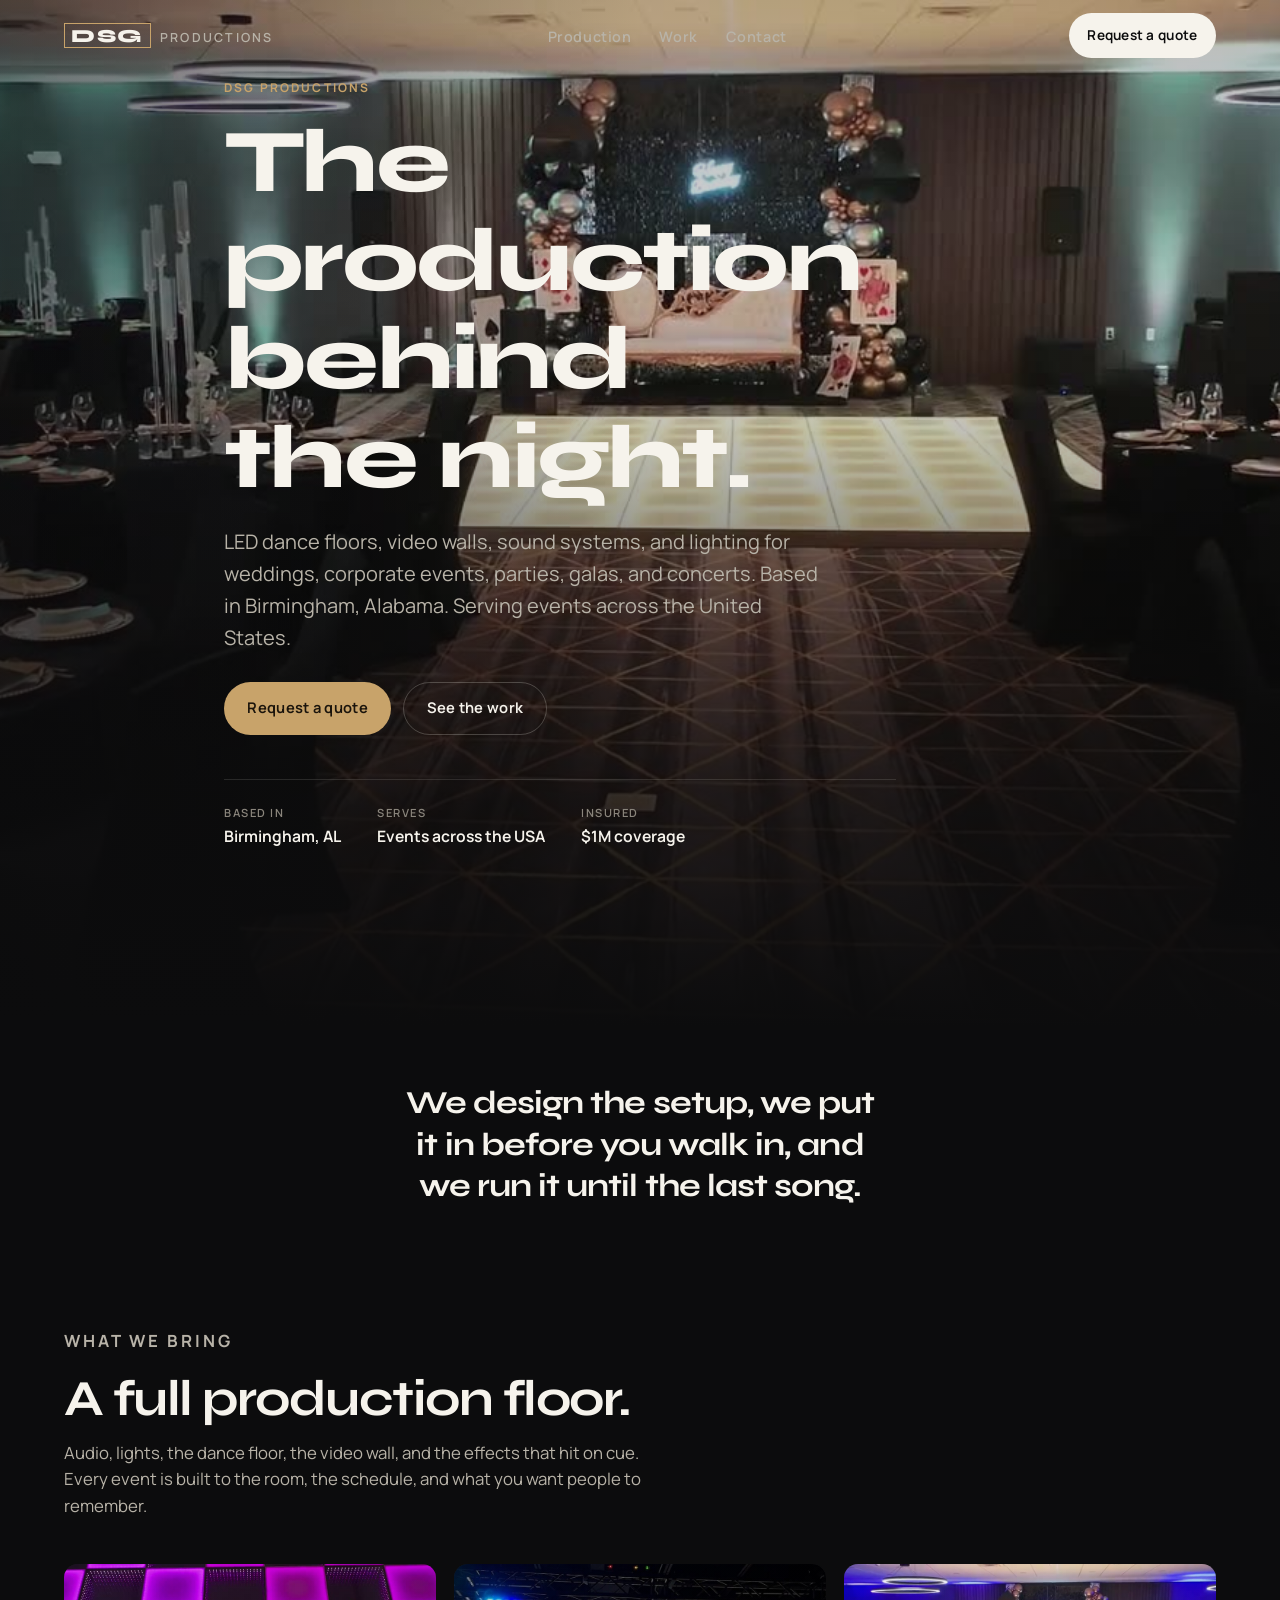
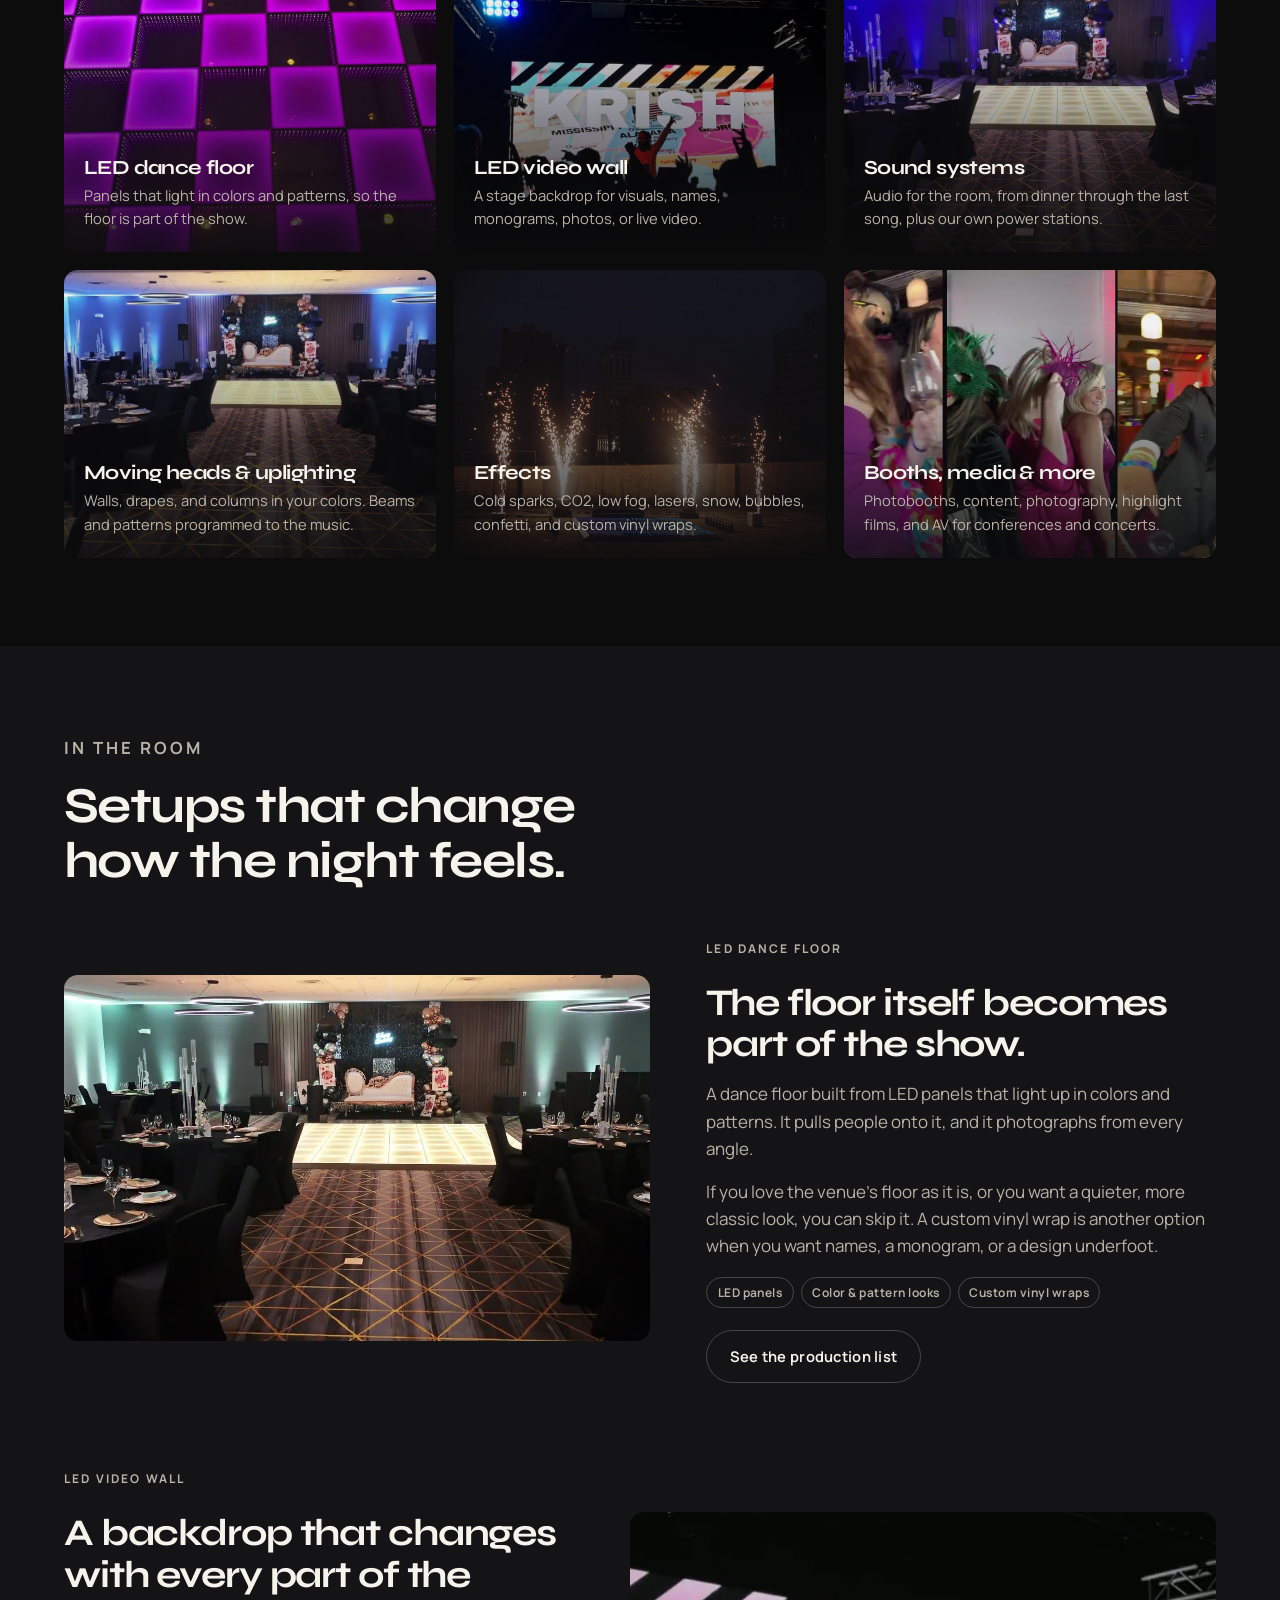
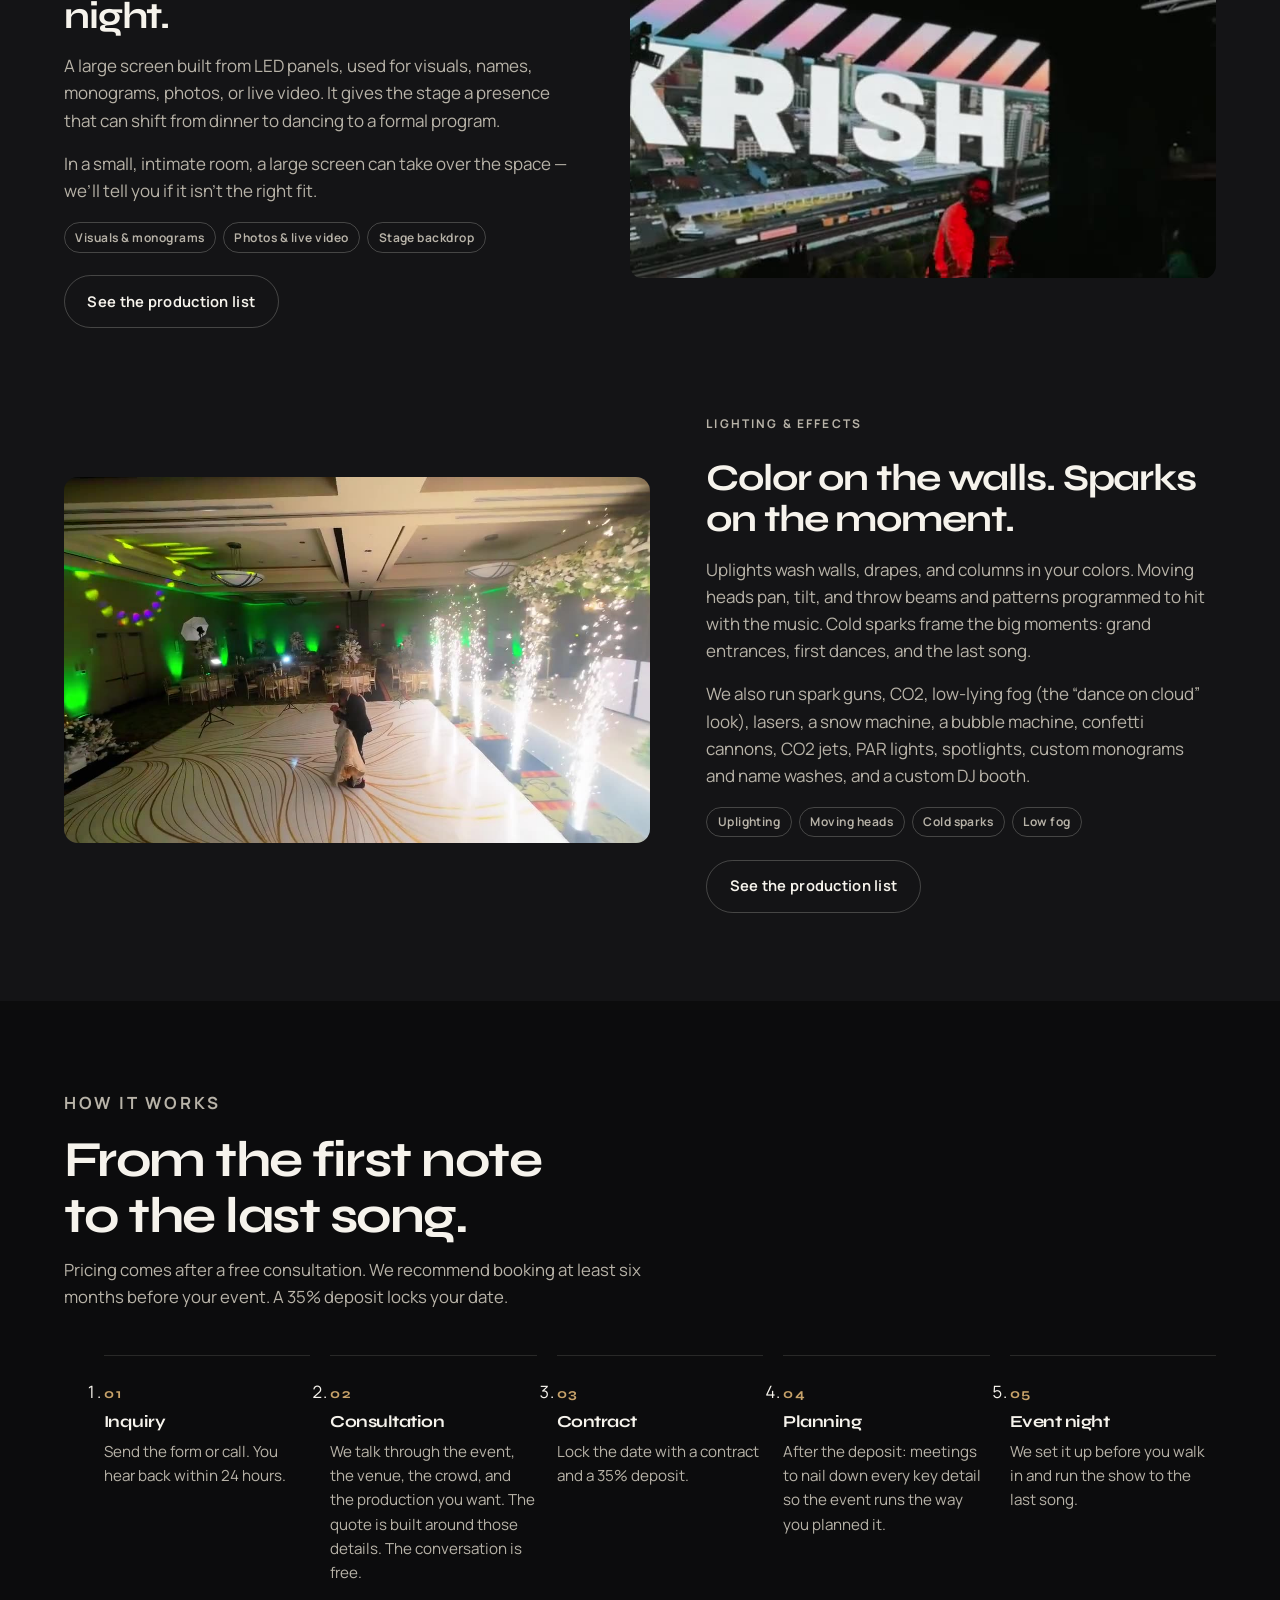
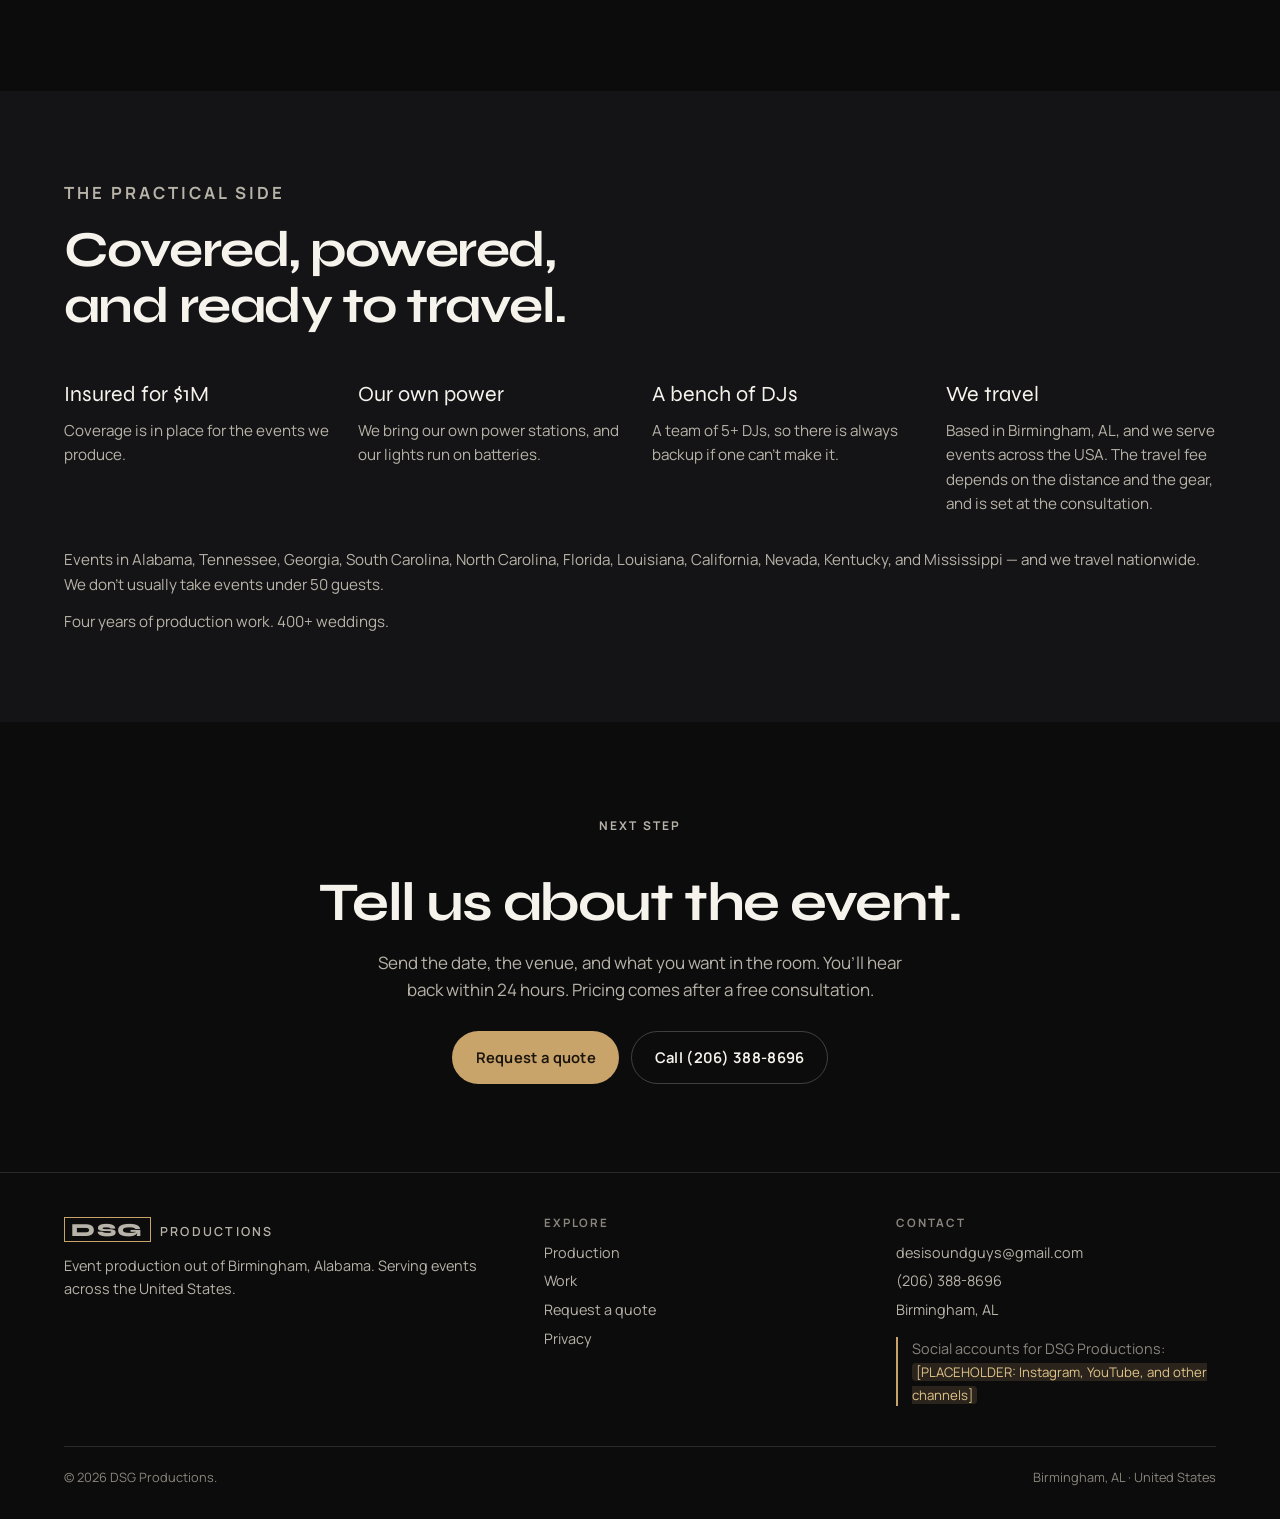
==== index.html @ ab6479da "Initial mockup of the DSG Productions static site. Local preview only. Do not create a GitHub repo o" ====
<!DOCTYPE html>
<html lang="en">
<head>
  <meta charset="utf-8">
  <meta name="viewport" content="width=device-width, initial-scale=1">
  <title>DSG Productions | Event Production · Birmingham, AL</title>
  <meta name="description" content="DSG Productions: LED dance floors, video walls, sound systems, moving-head lights, uplighting, and effects for weddings, corporate events, parties, galas, and concerts. Based in Birmingham, AL, serving events across the United States.">
  <link rel="canonical" href="https://dsgproductions.com/">
  <meta property="og:type" content="website">
  <meta property="og:title" content="DSG Productions | Event Production · Birmingham, AL">
  <meta property="og:description" content="DSG Productions: LED dance floors, video walls, sound systems, moving-head lights, uplighting, and effects for weddings, corporate events, parties, galas, and concerts. Based in Birmingham, AL, serving events across the United States.">
  <meta property="og:url" content="https://dsgproductions.com/">
  <meta property="og:image" content="https://dsgproductions.com/media/og.jpg">
  <meta property="og:locale" content="en_US">
  <meta name="twitter:card" content="summary_large_image">
  <meta name="twitter:title" content="DSG Productions | Event Production · Birmingham, AL">
  <meta name="twitter:description" content="DSG Productions: LED dance floors, video walls, sound systems, moving-head lights, uplighting, and effects for weddings, corporate events, parties, galas, and concerts. Based in Birmingham, AL, serving events across the United States.">
  <meta name="twitter:image" content="https://dsgproductions.com/media/og.jpg">
  <link rel="icon" href="favicon.svg" type="image/svg+xml">
  <link rel="apple-touch-icon" href="apple-touch-icon.png">
  <link rel="preconnect" href="https://fonts.googleapis.com">
  <link rel="preconnect" href="https://fonts.gstatic.com" crossorigin>
  <link href="https://fonts.googleapis.com/css2?family=Manrope:wght@400;500;600;700;800&family=Syne:wght@600;700;800&display=swap" rel="stylesheet">
  <link rel="stylesheet" href="css/style.css">
    <script type="application/ld+json">
  {
    "@context": "https://schema.org",
    "@type": "ProfessionalService",
    "name": "DSG Productions",
    "description": "Event production for weddings, corporate events, parties, galas, and concerts: LED dance floors, LED video walls, sound systems, moving-head lights, uplighting, and effects. Based in Birmingham, AL, serving events across the United States.",
    "url": "https://dsgproductions.com/",
    "email": "desisoundguys@gmail.com",
    "telephone": "+1-206-388-8696",
    "image": "https://dsgproductions.com/media/og.jpg",
    "address": {
      "@type": "PostalAddress",
      "addressLocality": "Birmingham",
      "addressRegion": "AL",
      "addressCountry": "US"
    },
    "areaServed": "US",
    "priceRange": "Contact for a quote"
  }
  </script>

</head>
<body>
  <a class="skip" href="#main">Skip to content</a>
  <header class="site-header">
    <div class="wrap">
      <a class="logo" href="index.html" aria-label="DSG Productions, home">
        <span class="logo-mark">DSG</span>
        <span class="logo-name">Productions</span>
      </a>
      <button class="nav-toggle" type="button" aria-expanded="false" aria-controls="site-nav" aria-label="Open menu"><span></span></button>
      <nav id="site-nav" aria-label="Primary">
        <ul>
          <li><a href="production.html">Production</a></li>
          <li><a href="gallery.html">Work</a></li>
          <li><a href="contact.html">Contact</a></li>
        </ul>
      </nav>
      <a class="btn btn-primary btn-header header-cta" href="contact.html">Request a quote</a>
    </div>
  </header>

  <main id="main">
    <section class="hero">
      <div class="hero-media">
        <video data-auto muted loop playsinline preload="metadata" poster="media/ballroom-poster.jpg" aria-hidden="true">
          <source src="media/led-dance-floor-ballroom.mp4" type="video/mp4">
        </video>
      </div>
      <div class="wrap hero-copy reveal">
        <p class="kicker">DSG Productions</p>
        <h1>The production behind the night.</h1>
        <p class="lede">LED dance floors, video walls, sound systems, and lighting for weddings, corporate events, parties, galas, and concerts. Based in Birmingham, Alabama. Serving events across the United States.</p>
        <div class="hero-actions">
          <a class="btn btn-gold" href="contact.html">Request a quote</a>
          <a class="btn btn-outline" href="gallery.html">See the work</a>
        </div>
        <dl class="hero-meta">
          <div>
            <dt>Based in</dt>
            <dd>Birmingham, AL</dd>
          </div>
          <div>
            <dt>Serves</dt>
            <dd>Events across the USA</dd>
          </div>
          <div>
            <dt>Insured</dt>
            <dd>$1M coverage</dd>
          </div>
        </dl>
      </div>
    </section>

    <section class="intro wrap reveal">
      <p>We design the setup, we put it in before you walk in, and we run it until the last song.</p>
    </section>

    <section class="wrap">
      <div class="section-head reveal">
        <p class="kicker">What we bring</p>
        <h2>A full production floor.</h2>
        <p>Audio, lights, the dance floor, the video wall, and the effects that hit on cue. Every event is built to the room, the schedule, and what you want people to remember.</p>
      </div>
      <div class="cap-grid">
        <a class="cap reveal" href="production.html#led-dance-floor">
          <video data-auto muted loop playsinline preload="metadata" poster="media/led-floor-poster.jpg" aria-hidden="true">
            <source src="media/led-dance-floor-mirror.mp4" type="video/mp4">
          </video>
          <div class="cap-body">
            <h3>LED dance floor</h3>
            <p>Panels that light in colors and patterns, so the floor is part of the show.</p>
          </div>
        </a>
        <a class="cap reveal" href="production.html#led-video-wall">
          <img src="media/led-wall-concert.jpg" alt="LED video wall behind a DJ on a concert stage, with the name Krish on screen and a crowd in silhouette" width="768" height="960" loading="lazy">
          <div class="cap-body">
            <h3>LED video wall</h3>
            <p>A stage backdrop for visuals, names, monograms, photos, or live video.</p>
          </div>
        </a>
        <a class="cap reveal" href="production.html#sound">
          <img src="media/ballroom-purple.jpg" alt="Ballroom production setup with wall speakers, an LED dance floor, and purple uplighting" width="1600" height="704" loading="lazy">
          <div class="cap-body">
            <h3>Sound systems</h3>
            <p>Audio for the room, from dinner through the last song, plus our own power stations.</p>
          </div>
        </a>
        <a class="cap reveal" href="production.html#lighting">
          <img src="media/ballroom-teal.jpg" alt="Event ballroom washed in teal uplighting with a white LED dance floor and ring ceiling fixtures" width="1600" height="704" loading="lazy">
          <div class="cap-body">
            <h3>Moving heads &amp; uplighting</h3>
            <p>Walls, drapes, and columns in your colors. Beams and patterns programmed to the music.</p>
          </div>
        </a>
        <a class="cap reveal" href="production.html#effects">
          <img src="media/cold-sparks-rooftop-1.jpg" alt="Four cold-spark fountains and a blue LED dance floor set on a rooftop at night, city skyline behind them" width="1600" height="1067" loading="lazy">
          <div class="cap-body">
            <h3>Effects</h3>
            <p>Cold sparks, CO2, low fog, lasers, snow, bubbles, confetti, and custom vinyl wraps.</p>
          </div>
        </a>
        <a class="cap reveal" href="production.html#more">
          <img src="media/photobooth-poster.jpg" alt="Guests in formal evening wear posing at a party photobooth, including a 360 booth" width="1280" height="720" loading="lazy">
          <div class="cap-body">
            <h3>Booths, media &amp; more</h3>
            <p>Photobooths, content, photography, highlight films, and AV for conferences and concerts.</p>
          </div>
        </a>
      </div>
    </section>

    <section class="band">
      <div class="wrap">
        <div class="section-head reveal">
          <p class="kicker">In the room</p>
          <h2>Setups that change how the night feels.</h2>
        </div>

        <article class="feature reveal" id="floor-feature">
          <div class="feature-media">
            <video data-auto muted loop playsinline preload="metadata" poster="media/ballroom-poster.jpg">
              <source src="media/led-dance-floor-ballroom.mp4" type="video/mp4">
            </video>
          </div>
          <div class="feature-copy">
            <p class="kicker">LED dance floor</p>
            <h3>The floor itself becomes part of the show.</h3>
            <p>A dance floor built from LED panels that light up in colors and patterns. It pulls people onto it, and it photographs from every angle.</p>
            <p>If you love the venue’s floor as it is, or you want a quieter, more classic look, you can skip it. A custom vinyl wrap is another option when you want names, a monogram, or a design underfoot.</p>
            <ul>
              <li class="chip">LED panels</li>
              <li class="chip">Color &amp; pattern looks</li>
              <li class="chip">Custom vinyl wraps</li>
            </ul>
            <a class="btn btn-outline" href="production.html#led-dance-floor">See the production list</a>
          </div>
        </article>

        <article class="feature feature-rev reveal">
          <div class="feature-media">
            <video data-auto muted loop playsinline preload="metadata" poster="media/led-wall-concert-poster.jpg">
              <source src="media/led-video-wall-concert.mp4" type="video/mp4">
            </video>
          </div>
          <div class="feature-copy">
            <p class="kicker">LED video wall</p>
            <h3>A backdrop that changes with every part of the night.</h3>
            <p>A large screen built from LED panels, used for visuals, names, monograms, photos, or live video. It gives the stage a presence that can shift from dinner to dancing to a formal program.</p>
            <p>In a small, intimate room, a large screen can take over the space — we’ll tell you if it isn’t the right fit.</p>
            <ul>
              <li class="chip">Visuals &amp; monograms</li>
              <li class="chip">Photos &amp; live video</li>
              <li class="chip">Stage backdrop</li>
            </ul>
            <a class="btn btn-outline" href="production.html#led-video-wall">See the production list</a>
          </div>
        </article>

        <article class="feature reveal">
          <div class="feature-media">
            <video data-auto muted loop playsinline preload="metadata" poster="media/cold-sparks-poster.jpg">
              <source src="media/cold-sparks.mp4" type="video/mp4">
            </video>
          </div>
          <div class="feature-copy">
            <p class="kicker">Lighting &amp; effects</p>
            <h3>Color on the walls. Sparks on the moment.</h3>
            <p>Uplights wash walls, drapes, and columns in your colors. Moving heads pan, tilt, and throw beams and patterns programmed to hit with the music. Cold sparks frame the big moments: grand entrances, first dances, and the last song.</p>
            <p>We also run spark guns, CO2, low-lying fog (the “dance on cloud” look), lasers, a snow machine, a bubble machine, confetti cannons, CO2 jets, PAR lights, spotlights, custom monograms and name washes, and a custom DJ booth.</p>
            <ul>
              <li class="chip">Uplighting</li>
              <li class="chip">Moving heads</li>
              <li class="chip">Cold sparks</li>
              <li class="chip">Low fog</li>
            </ul>
            <a class="btn btn-outline" href="production.html#lighting">See the production list</a>
          </div>
        </article>
      </div>
    </section>

    <section class="wrap">
      <div class="section-head reveal">
        <p class="kicker">How it works</p>
        <h2>From the first note to the last song.</h2>
        <p>Pricing comes after a free consultation. We recommend booking at least six months before your event. A 35% deposit locks your date.</p>
      </div>
      <ol class="process-grid">
        <li class="step reveal">
          <h3>Inquiry</h3>
          <p>Send the form or call. You hear back within 24 hours.</p>
        </li>
        <li class="step reveal">
          <h3>Consultation</h3>
          <p>We talk through the event, the venue, the crowd, and the production you want. The quote is built around those details. The conversation is free.</p>
        </li>
        <li class="step reveal">
          <h3>Contract</h3>
          <p>Lock the date with a contract and a 35% deposit.</p>
        </li>
        <li class="step reveal">
          <h3>Planning</h3>
          <p>After the deposit: meetings to nail down every key detail so the event runs the way you planned it.</p>
        </li>
        <li class="step reveal">
          <h3>Event night</h3>
          <p>We set it up before you walk in and run the show to the last song.</p>
        </li>
      </ol>
    </section>

    <section class="band">
      <div class="wrap">
        <div class="section-head reveal">
          <p class="kicker">The practical side</p>
          <h2>Covered, powered, and ready to travel.</h2>
        </div>
        <dl class="trust-grid">
          <div class="trust reveal">
            <dt>Insured for $1M</dt>
            <dd>Coverage is in place for the events we produce.</dd>
          </div>
          <div class="trust reveal">
            <dt>Our own power</dt>
            <dd>We bring our own power stations, and our lights run on batteries.</dd>
          </div>
          <div class="trust reveal">
            <dt>A bench of DJs</dt>
            <dd>A team of 5+ DJs, so there is always backup if one can’t make it.</dd>
          </div>
          <div class="trust reveal">
            <dt>We travel</dt>
            <dd>Based in Birmingham, AL, and we serve events across the USA. The travel fee depends on the distance and the gear, and is set at the consultation.</dd>
          </div>
        </dl>
        <p class="states reveal" style="margin-top:2rem">Events in Alabama, Tennessee, Georgia, South Carolina, North Carolina, Florida, Louisiana, California, Nevada, Kentucky, and Mississippi — and we travel nationwide. We don’t usually take events under 50 guests.</p>
        <p class="states reveal" style="margin-top:0.8rem">Four years of production work. 400+ weddings.</p>
      </div>
    </section>

    <section class="cta-band wrap reveal">
      <p class="kicker">Next step</p>
      <h2>Tell us about the event.</h2>
      <p>Send the date, the venue, and what you want in the room. You’ll hear back within 24 hours. Pricing comes after a free consultation.</p>
      <div class="cta-actions">
        <a class="btn btn-gold" href="contact.html">Request a quote</a>
        <a class="btn btn-outline" href="tel:+12063888696">Call (206) 388-8696</a>
      </div>
    </section>
  </main>
  <footer class="site-footer">
    <div class="wrap">
      <div class="footer-grid">
        <div>
          <a class="logo" href="index.html" aria-label="DSG Productions, home">
            <span class="logo-mark">DSG</span>
            <span class="logo-name">Productions</span>
          </a>
          <p>Event production out of Birmingham, Alabama. Serving events across the United States.</p>
        </div>
        <div>
          <h2>Explore</h2>
          <ul>
            <li><a href="production.html">Production</a></li>
            <li><a href="gallery.html">Work</a></li>
            <li><a href="contact.html">Request a quote</a></li>
            <li><a href="privacy.html">Privacy</a></li>
          </ul>
        </div>
        <div>
          <h2>Contact</h2>
          <ul>
            <li><a href="mailto:desisoundguys@gmail.com">desisoundguys@gmail.com</a></li>
            <li><a href="tel:+12063888696">(206) 388-8696</a></li>
            <li>Birmingham, AL</li>
          </ul>
          <p class="note" style="margin-top:1rem">Social accounts for DSG Productions: <span class="ph">[PLACEHOLDER: Instagram, YouTube, and other channels]</span></p>
        </div>
      </div>
      <div class="footer-bottom">
        <p>&copy; <span id="year">2026</span> DSG Productions.</p>
        <p>Birmingham, AL · United States</p>
      </div>
    </div>
  </footer>
  <script src="js/script.js"></script>
</body>
</html>
---- css/style.css ----
/* DSG Productions — static site, no build step */
:root {
  --bg: #0c0c0d;
  --bg-2: #141416;
  --bg-3: #1b1b1e;
  --ink: #f6f3ec;
  --ink-dim: #b8b3a8;
  --ink-mute: #8a857c;
  --line: rgba(246, 243, 236, 0.12);
  --line-strong: rgba(246, 243, 236, 0.22);
  --gold: #c8a36a;
  --gold-soft: #e0c48a;
  --gold-dim: rgba(200, 163, 106, 0.16);
  --shadow: 0 24px 60px rgba(0, 0, 0, 0.45);
  --radius: 14px;
  --header: 4.5rem;
  --wrap: 72rem;
  --narrow: 42rem;
  --font: "Manrope", system-ui, sans-serif;
  --display: "Syne", "Manrope", system-ui, sans-serif;
  --ease: cubic-bezier(0.22, 1, 0.36, 1);
}

*, *::before, *::after { box-sizing: border-box; }
html { scroll-behavior: smooth; }
@media (prefers-reduced-motion: reduce) {
  html { scroll-behavior: auto; }
  *, *::before, *::after {
    animation: none !important;
    transition: none !important;
  }
}
body {
  margin: 0;
  background: var(--bg);
  color: var(--ink);
  font-family: var(--font);
  font-size: 1.0625rem;
  line-height: 1.6;
  font-weight: 400;
  -webkit-font-smoothing: antialiased;
  text-rendering: optimizeLegibility;
}
img, video { max-width: 100%; display: block; }
img { height: auto; }
a { color: inherit; }
button, input, select, textarea { font: inherit; color: inherit; }
h1, h2, h3, h4 { font-family: var(--display); font-weight: 700; letter-spacing: -0.03em; line-height: 1.1; margin: 0; }
p { margin: 0; }
ul { margin: 0; padding: 0; list-style: none; }

.skip {
  position: absolute;
  left: 1rem;
  top: -4rem;
  background: var(--ink);
  color: var(--bg);
  padding: 0.6rem 1rem;
  z-index: 100;
  border-radius: 6px;
}
.skip:focus { top: 1rem; }

.wrap {
  width: min(var(--wrap), calc(100% - 2.5rem));
  margin-inline: auto;
}
.wrap-narrow { width: min(var(--narrow), calc(100% - 2.5rem)); margin-inline: auto; }

/* Header */
.site-header {
  position: sticky;
  top: 0;
  z-index: 50;
  height: var(--header);
  display: flex;
  align-items: center;
  background: transparent;
  transition: background 0.35s var(--ease), border-color 0.35s var(--ease), backdrop-filter 0.35s;
  border-bottom: 1px solid transparent;
}
.site-header.is-scrolled,
.site-header.is-solid {
  background: rgba(12, 12, 13, 0.88);
  backdrop-filter: blur(16px);
  -webkit-backdrop-filter: blur(16px);
  border-bottom-color: var(--line);
}
.site-header .wrap {
  display: flex;
  align-items: center;
  justify-content: space-between;
  gap: 1rem;
  width: min(var(--wrap), calc(100% - 2rem));
}
.logo {
  display: flex;
  align-items: baseline;
  gap: 0.55rem;
  text-decoration: none;
  color: var(--ink);
}
.logo-mark {
  font-family: var(--display);
  font-weight: 800;
  font-size: 1.15rem;
  letter-spacing: 0.08em;
  border: 1px solid var(--gold);
  padding: 0.18rem 0.4rem 0.1rem;
  line-height: 1;
}
.logo-name {
  font-size: 0.78rem;
  letter-spacing: 0.18em;
  text-transform: uppercase;
  color: var(--ink-dim);
  font-weight: 600;
}
#site-nav ul {
  display: flex;
  align-items: center;
  gap: 1.75rem;
}
#site-nav a {
  text-decoration: none;
  font-size: 0.9rem;
  font-weight: 600;
  letter-spacing: 0.04em;
  color: var(--ink-dim);
}
#site-nav a:hover,
#site-nav a[aria-current="page"] { color: var(--ink); }
.nav-toggle {
  display: none;
  background: none;
  border: 1px solid var(--line-strong);
  color: var(--ink);
  width: 2.6rem;
  height: 2.6rem;
  border-radius: 8px;
  cursor: pointer;
  position: relative;
}
.nav-toggle span,
.nav-toggle span::before,
.nav-toggle span::after {
  position: absolute;
  left: 0.65rem;
  right: 0.65rem;
  height: 1.5px;
  background: currentColor;
  content: "";
}
.nav-toggle span { top: 50%; }
.nav-toggle span::before { top: -6px; }
.nav-toggle span::after { top: 6px; }

.btn {
  display: inline-flex;
  align-items: center;
  justify-content: center;
  gap: 0.5rem;
  text-decoration: none;
  border: 1px solid transparent;
  border-radius: 999px;
  padding: 0.85rem 1.4rem;
  font-weight: 650;
  font-size: 0.92rem;
  letter-spacing: 0.02em;
  cursor: pointer;
  background: none;
  transition: background 0.2s, color 0.2s, border-color 0.2s, transform 0.2s;
}
.btn:hover { transform: translateY(-1px); }
.btn-primary { background: var(--ink); color: var(--bg); }
.btn-primary:hover { background: #fff; }
.btn-gold { background: var(--gold); color: #1a140c; }
.btn-gold:hover { background: var(--gold-soft); }
.btn-outline { border-color: var(--line-strong); color: var(--ink); }
.btn-outline:hover { border-color: var(--ink); }
.btn-header { padding: 0.65rem 1.1rem; font-size: 0.85rem; }
.header-cta { margin-left: 0.5rem; }

/* Hero */
.hero {
  position: relative;
  min-height: 100svh;
  display: grid;
  align-items: end;
  isolation: isolate;
  margin-top: calc(var(--header) * -1);
  padding-top: var(--header);
}
.hero-media {
  position: absolute;
  inset: 0;
  z-index: -2;
  overflow: hidden;
  background: #111;
}
.hero-media video,
.hero-media img {
  width: 100%;
  height: 100%;
  object-fit: cover;
}
.hero-media::after {
  content: "";
  position: absolute;
  inset: 0;
  background:
    linear-gradient(180deg, rgba(12,12,13,0.28) 0%, rgba(12,12,13,0.15) 35%, rgba(12,12,13,0.82) 78%, var(--bg) 100%),
    linear-gradient(90deg, rgba(12,12,13,0.45) 0%, transparent 50%);
}
.hero-copy {
  padding: 0 0 4.5rem;
  max-width: 52rem;
}
.kicker {
  display: inline-block;
  font-size: 0.75rem;
  font-weight: 700;
  letter-spacing: 0.18em;
  text-transform: uppercase;
  color: var(--gold);
  margin-bottom: 1rem;
}
.hero h1 {
  font-size: clamp(2.7rem, 7.2vw, 5.6rem);
  font-weight: 750;
  margin-bottom: 1.15rem;
  text-wrap: balance;
}
.lede {
  font-size: clamp(1.05rem, 1.6vw, 1.25rem);
  color: var(--ink-dim);
  max-width: 38rem;
  margin-bottom: 1.75rem;
}
.hero-actions { display: flex; flex-wrap: wrap; gap: 0.75rem; }
.hero-meta {
  display: flex;
  flex-wrap: wrap;
  gap: 1.5rem 2.25rem;
  margin-top: 2.75rem;
  padding-top: 1.5rem;
  border-top: 1px solid var(--line);
  max-width: 42rem;
}
.hero-meta dt {
  font-size: 0.7rem;
  letter-spacing: 0.14em;
  text-transform: uppercase;
  color: var(--ink-mute);
  font-weight: 600;
}
.hero-meta dd {
  margin: 0.15rem 0 0;
  font-weight: 650;
  font-size: 0.98rem;
}

/* Sections */
section { padding: 5.5rem 0; }
.section-head {
  max-width: 38rem;
  margin-bottom: 2.75rem;
}
.section-head h2 {
  font-size: clamp(2rem, 4vw, 3.15rem);
  margin-bottom: 0.85rem;
  text-wrap: balance;
}
.section-head p { color: var(--ink-dim); font-size: 1.05rem; }
.band { background: var(--bg-2); }
.band-gold {
  background: linear-gradient(180deg, #16130f 0%, #121110 100%);
  border-block: 1px solid var(--gold-dim);
}

/* Intro line */
.intro {
  padding: 3.5rem 0 2rem;
  text-align: center;
}
.intro p {
  font-family: var(--display);
  font-size: clamp(1.35rem, 2.6vw, 2rem);
  font-weight: 700;
  letter-spacing: -0.03em;
  line-height: 1.3;
  max-width: 40rem;
  margin: 0 auto;
  text-wrap: balance;
}

/* Capability grid */
.cap-grid {
  display: grid;
  grid-template-columns: repeat(3, 1fr);
  gap: 1.1rem;
}
.cap {
  position: relative;
  display: block;
  text-decoration: none;
  border-radius: var(--radius);
  overflow: hidden;
  min-height: 18rem;
  isolation: isolate;
  background: var(--bg-3);
}
.cap img, .cap video {
  position: absolute;
  inset: 0;
  width: 100%;
  height: 100%;
  object-fit: cover;
  z-index: -1;
  transition: transform 0.7s var(--ease);
}
.cap:hover img, .cap:hover video { transform: scale(1.05); }
.cap::after {
  content: "";
  position: absolute;
  inset: 0;
  background: linear-gradient(180deg, rgba(12,12,13,0.05) 20%, rgba(12,12,13,0.88) 100%);
  z-index: 0;
}
.cap-body {
  position: absolute;
  left: 0; right: 0; bottom: 0;
  padding: 1.3rem 1.25rem 1.35rem;
  z-index: 1;
}
.cap h3 { font-size: 1.25rem; margin-bottom: 0.3rem; }
.cap p { color: var(--ink-dim); font-size: 0.92rem; }

/* Feature rows */
.feature {
  display: grid;
  grid-template-columns: 1.15fr 1fr;
  gap: 3.5rem;
  align-items: center;
  margin-bottom: 5rem;
}
.feature:last-child { margin-bottom: 0; }
.feature-rev { grid-template-columns: 1fr 1.15fr; }
.feature-rev .feature-copy { order: -1; }
.feature-media {
  border-radius: var(--radius);
  overflow: hidden;
  background: var(--bg-3);
  aspect-ratio: 16 / 10;
}
.feature-media img,
.feature-media video {
  width: 100%;
  height: 100%;
  object-fit: cover;
}
.feature-copy h3 {
  font-size: clamp(1.7rem, 3vw, 2.35rem);
  margin: 0.5rem 0 1rem;
}
.feature-copy p { color: var(--ink-dim); margin-bottom: 1rem; }
.feature-copy ul {
  display: flex;
  flex-wrap: wrap;
  gap: 0.45rem;
  margin: 1.1rem 0 1.4rem;
}
.chip {
  font-size: 0.75rem;
  letter-spacing: 0.04em;
  font-weight: 650;
  border: 1px solid var(--line-strong);
  padding: 0.3rem 0.65rem;
  border-radius: 999px;
  color: var(--ink-dim);
}

/* Process */
.process-grid {
  display: grid;
  grid-template-columns: repeat(5, 1fr);
  gap: 1.25rem;
  counter-reset: step;
}
.step {
  padding: 1.4rem 0 0;
  border-top: 1px solid var(--line);
}
.step h3 {
  font-size: 1.05rem;
  margin-bottom: 0.5rem;
}
.step h3::before {
  counter-increment: step;
  content: counter(step, decimal-leading-zero);
  display: block;
  font-family: var(--display);
  color: var(--gold);
  font-size: 0.85rem;
  letter-spacing: 0.12em;
  margin-bottom: 0.7rem;
}
.step p { color: var(--ink-dim); font-size: 0.95rem; }

/* Trust */
.trust-grid {
  display: grid;
  grid-template-columns: repeat(4, 1fr);
  gap: 1.5rem;
}
.trust dt {
  font-family: var(--display);
  font-size: 1.35rem;
  margin-bottom: 0.45rem;
}
.trust dd { color: var(--ink-dim); font-size: 0.95rem; margin: 0; }

/* CTA band */
.cta-band { text-align: center; padding: 5.5rem 0; }
.cta-band h2 {
  font-size: clamp(2rem, 4.5vw, 3.4rem);
  margin: 0.6rem auto 1rem;
  max-width: 20ch;
  text-wrap: balance;
}
.cta-band p { color: var(--ink-dim); max-width: 34rem; margin: 0 auto 1.75rem; }
.cta-actions { display: flex; justify-content: center; flex-wrap: wrap; gap: 0.75rem; }

/* Production page cards */
.offer-list { display: grid; gap: 1.15rem; }
.offer {
  display: grid;
  grid-template-columns: minmax(0, 18rem) 1fr;
  gap: 1.75rem;
  align-items: center;
  padding: 1.1rem;
  background: var(--bg-2);
  border: 1px solid var(--line);
  border-radius: calc(var(--radius) + 4px);
}
.offer-media {
  border-radius: 10px;
  overflow: hidden;
  aspect-ratio: 16 / 11;
  background: #111;
}
.offer-media img, .offer-media video {
  width: 100%; height: 100%; object-fit: cover;
}
.offer h3 { font-size: 1.45rem; margin-bottom: 0.5rem; }
.offer p { color: var(--ink-dim); }
.offer .why { margin-top: 0.7rem; color: var(--ink); }
.offer .why span { color: var(--gold); font-size: 0.72rem; font-weight: 700; letter-spacing: 0.12em; text-transform: uppercase; display: block; margin-bottom: 0.2rem; }
.placeholder-media {
  width: 100%; height: 100%;
  display: grid;
  place-items: center;
  text-align: center;
  padding: 1rem;
  background:
    linear-gradient(135deg, var(--bg-3), #222226);
  color: var(--ink-mute);
  font-size: 0.82rem;
  line-height: 1.4;
}
.placeholder-media strong {
  display: block;
  color: var(--gold);
  font-size: 0.7rem;
  letter-spacing: 0.1em;
  text-transform: uppercase;
  margin-bottom: 0.35rem;
}

/* FAQ */
.faq { display: grid; gap: 0; max-width: 48rem; }
.faq details {
  border-bottom: 1px solid var(--line);
  padding: 1.1rem 0;
}
.faq summary {
  cursor: pointer;
  font-weight: 700;
  font-family: var(--display);
  font-size: 1.08rem;
  list-style: none;
  display: flex;
  justify-content: space-between;
  gap: 1rem;
  align-items: center;
}
.faq summary::-webkit-details-marker { display: none; }
.faq summary::after {
  content: "+";
  color: var(--gold);
  font-size: 1.3rem;
  font-weight: 500;
  line-height: 1;
}
.faq details[open] summary::after { content: "–"; }
.faq details p { color: var(--ink-dim); margin-top: 0.7rem; padding-right: 2rem; }

/* Gallery */
.gallery-grid {
  display: grid;
  grid-template-columns: repeat(12, 1fr);
  gap: 0.7rem;
}
.shot {
  margin: 0;
  position: relative;
  overflow: hidden;
  border-radius: 10px;
  background: var(--bg-3);
}
.shot button {
  display: block;
  width: 100%;
  height: 100%;
  padding: 0;
  border: 0;
  background: none;
  cursor: zoom-in;
  color: inherit;
}
.shot img, .shot video {
  width: 100%;
  height: 100%;
  object-fit: cover;
  aspect-ratio: 16 / 11;
}
.shot-wide { grid-column: span 8; }
.shot-wide img, .shot-wide video { aspect-ratio: 16 / 9; }
.shot-tall { grid-column: span 4; }
.shot-tall img, .shot-tall video { aspect-ratio: 4 / 5; }
.shot-mid { grid-column: span 6; }
.shot figcaption {
  position: absolute;
  left: 0; right: 0; bottom: 0;
  padding: 1.5rem 0.9rem 0.8rem;
  background: linear-gradient(transparent, rgba(0,0,0,0.7));
  font-size: 0.8rem;
  color: var(--ink);
  pointer-events: none;
}
.lightbox {
  border: 0;
  padding: 0;
  background: rgba(0,0,0,0.92);
  width: 100vw;
  height: 100vh;
  max-width: none;
  max-height: none;
  color: var(--ink);
}
.lightbox::backdrop { background: rgba(0,0,0,0.9); }
.lightbox-inner {
  height: 100%;
  display: grid;
  grid-template-rows: auto 1fr auto;
  padding: 1rem;
}
.lightbox-toolbar {
  display: flex;
  justify-content: space-between;
  align-items: center;
  gap: 1rem;
}
.lightbox img, .lightbox video {
  max-height: 80vh;
  max-width: 100%;
  margin: auto;
  object-fit: contain;
}
.lightbox-cap { text-align: center; color: var(--ink-dim); padding: 0.8rem; }
.icon-btn {
  background: none;
  border: 1px solid var(--line-strong);
  color: var(--ink);
  width: 2.6rem;
  height: 2.6rem;
  border-radius: 999px;
  cursor: pointer;
}

/* Contact */
.contact-grid {
  display: grid;
  grid-template-columns: 0.85fr 1.15fr;
  gap: 3.5rem;
  align-items: start;
}
.contact-info h1 {
  font-size: clamp(2.2rem, 4vw, 3.4rem);
  margin: 0.4rem 0 1rem;
}
.contact-info p { color: var(--ink-dim); margin-bottom: 1.5rem; }
.contact-list { display: grid; gap: 1rem; margin: 1.5rem 0 2rem; }
.contact-list a { color: var(--ink); text-decoration: none; border-bottom: 1px solid var(--gold); }
.contact-list dt {
  font-size: 0.72rem;
  letter-spacing: 0.14em;
  text-transform: uppercase;
  color: var(--ink-mute);
  font-weight: 700;
}
.contact-list dd { margin: 0.15rem 0 0; font-size: 1.15rem; font-weight: 650; }
.note {
  font-size: 0.9rem;
  color: var(--ink-mute);
  border-left: 2px solid var(--gold);
  padding-left: 0.9rem;
}

.quote-form {
  display: grid;
  gap: 0.9rem;
  background: var(--bg-2);
  border: 1px solid var(--line);
  border-radius: calc(var(--radius) + 4px);
  padding: 1.5rem;
}
.quote-form label {
  display: grid;
  gap: 0.35rem;
  font-size: 0.82rem;
  font-weight: 650;
  letter-spacing: 0.02em;
}
.quote-form input,
.quote-form select,
.quote-form textarea {
  background: var(--bg);
  border: 1px solid var(--line-strong);
  border-radius: 8px;
  padding: 0.7rem 0.8rem;
  outline: none;
  width: 100%;
}
.quote-form input:focus,
.quote-form select:focus,
.quote-form textarea:focus { border-color: var(--gold); }
.quote-form textarea { min-height: 7.5rem; resize: vertical; }
.form-row {
  display: grid;
  grid-template-columns: 1fr 1fr;
  gap: 0.9rem;
}
.field-hint { font-size: 0.75rem; font-weight: 500; color: var(--ink-mute); }
.form-note {
  margin: 0;
  font-size: 0.92rem;
  color: var(--gold-soft);
}
.form-legal { font-size: 0.8rem; color: var(--ink-mute); }
.form-legal a { color: var(--ink-dim); }

dialog.guest-dialog {
  border: 1px solid var(--line-strong);
  background: var(--bg-2);
  color: var(--ink);
  border-radius: var(--radius);
  padding: 1.5rem;
  max-width: 26rem;
}
dialog.guest-dialog::backdrop { background: rgba(0,0,0,0.65); }
dialog.guest-dialog h2 { font-size: 1.4rem; margin-bottom: 0.6rem; }
dialog.guest-dialog p { color: var(--ink-dim); margin-bottom: 1.2rem; }
.dialog-actions { display: flex; gap: 0.6rem; flex-wrap: wrap; }

/* Privacy */
.legal { padding: 7rem 0 5rem; }
.legal h1 { font-size: clamp(2.2rem, 4vw, 3.4rem); margin-bottom: 1.25rem; }
.legal p { color: var(--ink-dim); margin-bottom: 1rem; max-width: 42rem; }
.legal a { color: var(--gold-soft); }

/* Footer */
.site-footer {
  border-top: 1px solid var(--line);
  padding: 2.75rem 0 2rem;
  color: var(--ink-dim);
  font-size: 0.9rem;
}
.footer-grid {
  display: grid;
  grid-template-columns: 1.4fr 1fr 1fr;
  gap: 2rem;
  margin-bottom: 2.5rem;
}
.site-footer .logo { margin-bottom: 0.8rem; }
.site-footer h2 {
  font-size: 0.72rem;
  letter-spacing: 0.16em;
  text-transform: uppercase;
  color: var(--ink-mute);
  margin-bottom: 0.7rem;
  font-family: var(--font);
  font-weight: 700;
}
.site-footer a { color: var(--ink-dim); text-decoration: none; }
.site-footer a:hover { color: var(--ink); }
.site-footer li { margin-bottom: 0.35rem; }
.footer-bottom {
  display: flex;
  justify-content: space-between;
  flex-wrap: wrap;
  gap: 0.7rem;
  border-top: 1px solid var(--line);
  padding-top: 1.2rem;
  color: var(--ink-mute);
  font-size: 0.8rem;
}

/* Placeholder callouts in copy */
.ph {
  display: inline;
  color: var(--gold-soft);
  background: var(--gold-dim);
  border-radius: 4px;
  padding: 0 0.25em;
  font-size: 0.92em;
}

/* Reveal */
.js .reveal { opacity: 0; transform: translateY(16px); transition: opacity 0.7s var(--ease), transform 0.7s var(--ease); }
.js .reveal.in { opacity: 1; transform: none; }

/* Page hero (interior) */
.page-hero { padding: 7.5rem 0 3rem; }
.page-hero h1 {
  font-size: clamp(2.4rem, 6vw, 4.5rem);
  margin: 0.4rem 0 1rem;
  max-width: 16ch;
  text-wrap: balance;
}
.page-hero p { color: var(--ink-dim); max-width: 38rem; font-size: 1.1rem; }

/* States list */
.states { color: var(--ink-dim); font-size: 0.95rem; }

@media (max-width: 980px) {
  .cap-grid { grid-template-columns: 1fr 1fr; }
  .feature, .feature-rev { grid-template-columns: 1fr; gap: 1.4rem; }
  .feature-rev .feature-copy { order: 0; }
  .process-grid { grid-template-columns: 1fr 1fr; }
  .trust-grid { grid-template-columns: 1fr 1fr; }
  .contact-grid { grid-template-columns: 1fr; gap: 2rem; }
  .offer { grid-template-columns: 1fr; }
  .footer-grid { grid-template-columns: 1fr 1fr; }
  .shot-wide, .shot-tall, .shot-mid { grid-column: span 6; }
}
@media (max-width: 720px) {
  .nav-toggle { display: inline-block; }
  #site-nav {
    display: none;
    position: absolute;
    top: var(--header);
    left: 0; right: 0;
    background: rgba(12,12,13,0.96);
    border-bottom: 1px solid var(--line);
    padding: 1rem 1.25rem 1.4rem;
  }
  #site-nav.open { display: block; }
  #site-nav ul { flex-direction: column; align-items: flex-start; gap: 0.9rem; }
  .header-cta { display: none; }
  .cap-grid { grid-template-columns: 1fr; }
  .process-grid, .trust-grid, .form-row, .footer-grid { grid-template-columns: 1fr; }
  .shot-wide, .shot-tall, .shot-mid { grid-column: span 12; }
  .hero-copy { padding-bottom: 3rem; }
  .wrap, .wrap-narrow, .site-header .wrap { width: min(var(--wrap), calc(100% - 1.5rem)); }
  section { padding: 3.75rem 0; }
  .page-hero { padding-top: 6.5rem; }
}
@media (min-width: 721px) {
  #site-nav { display: block !important; }
}
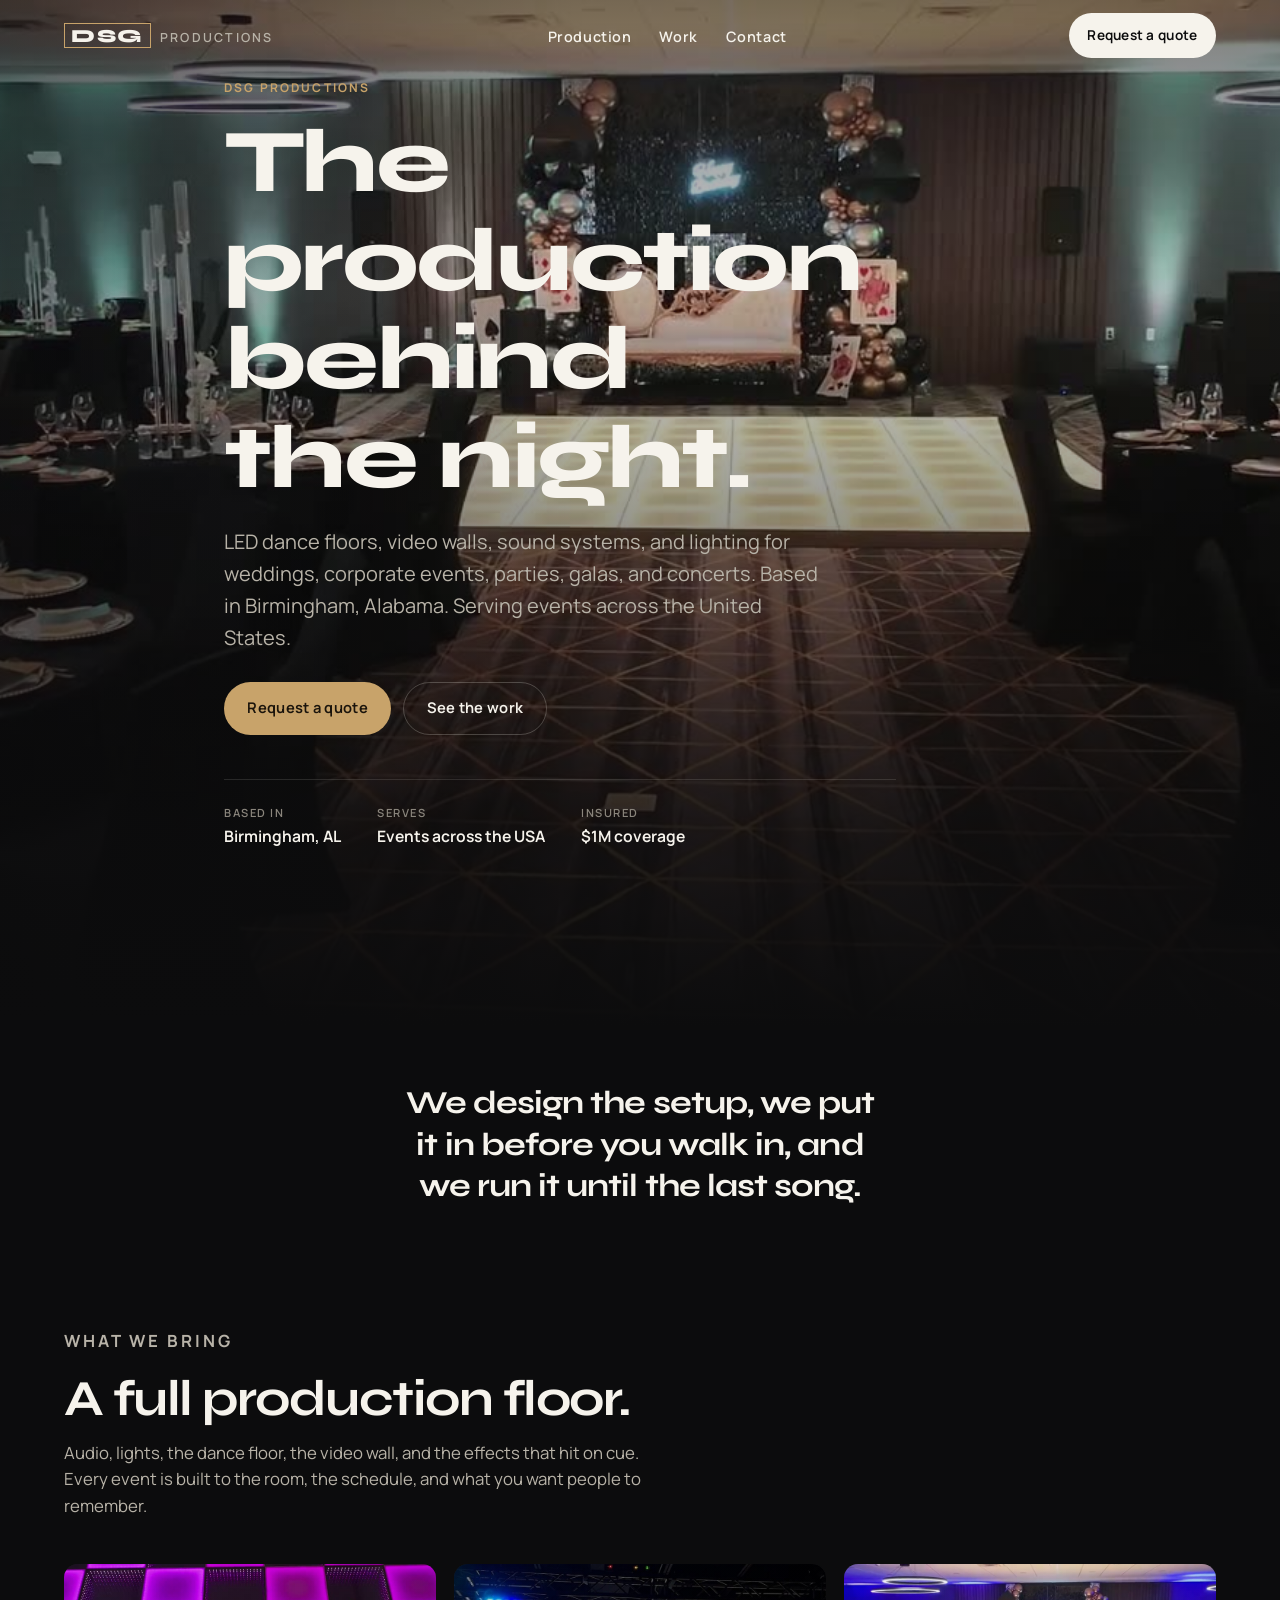
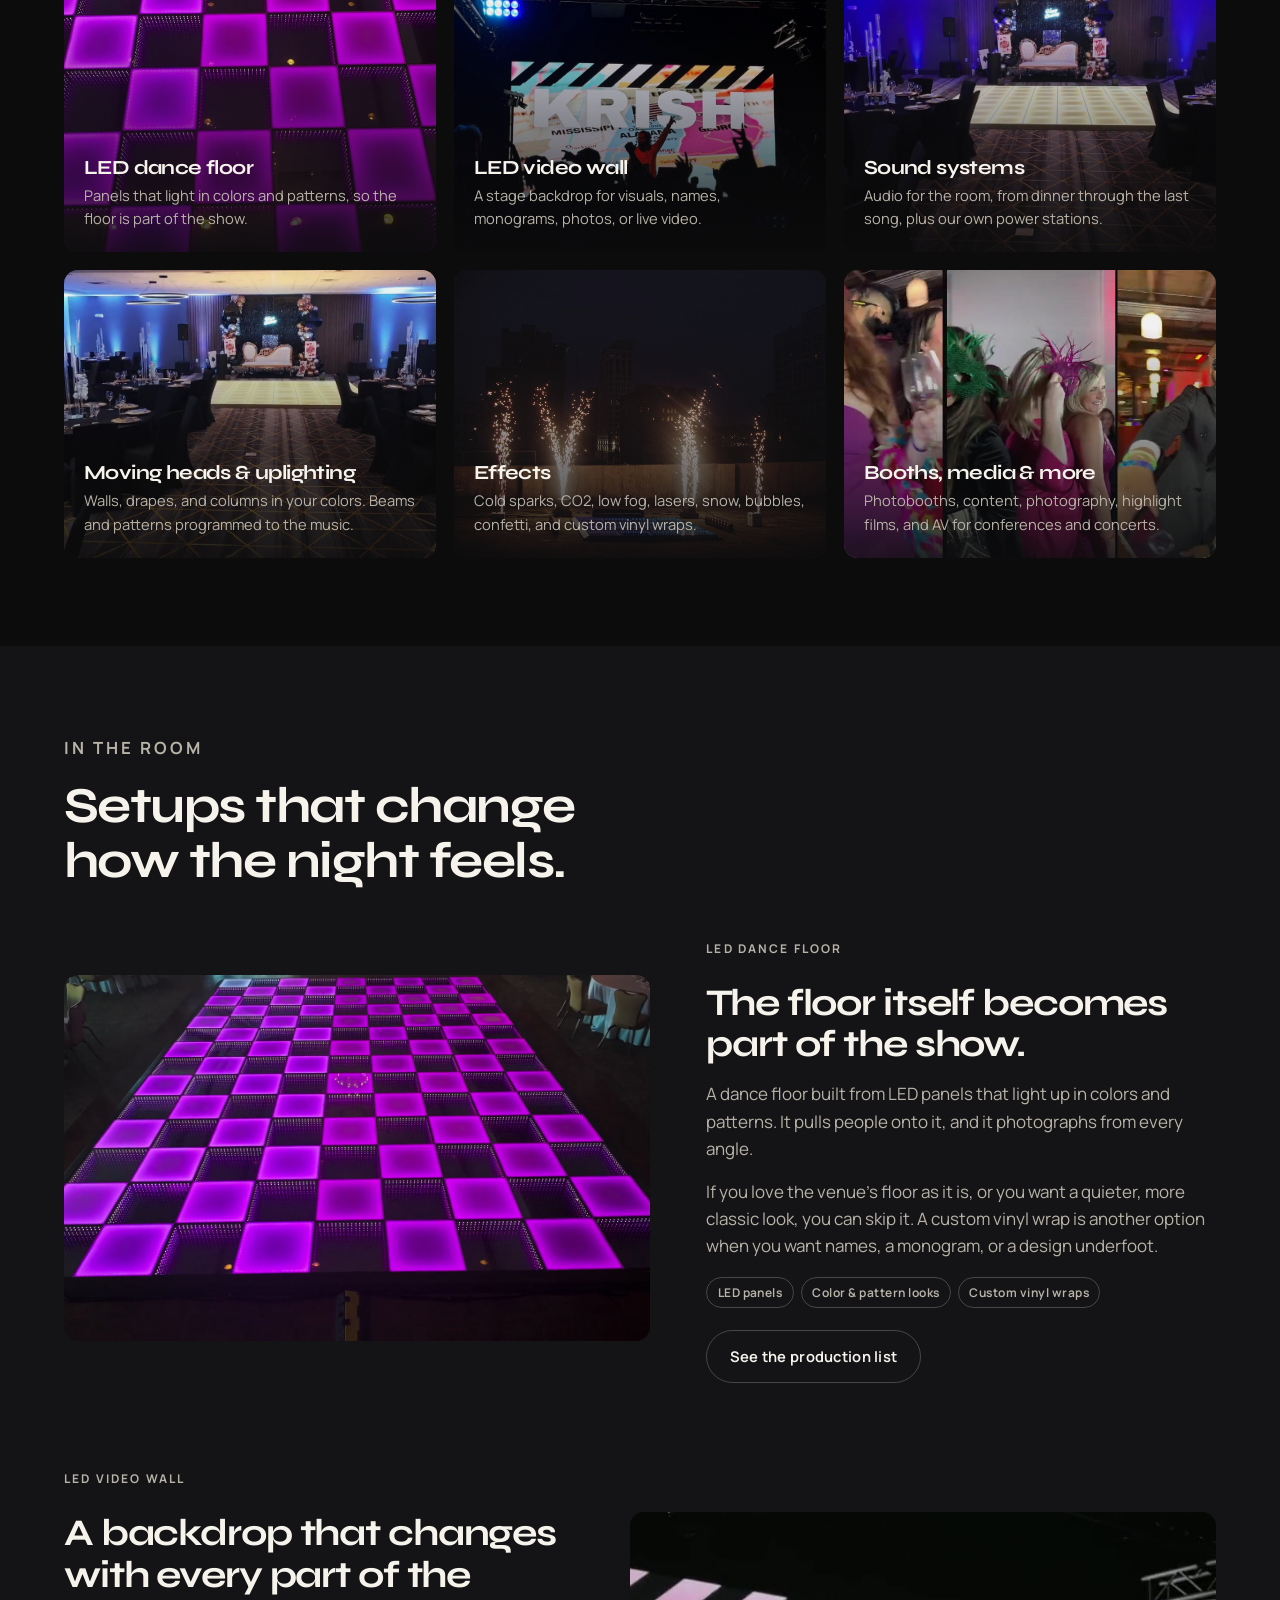
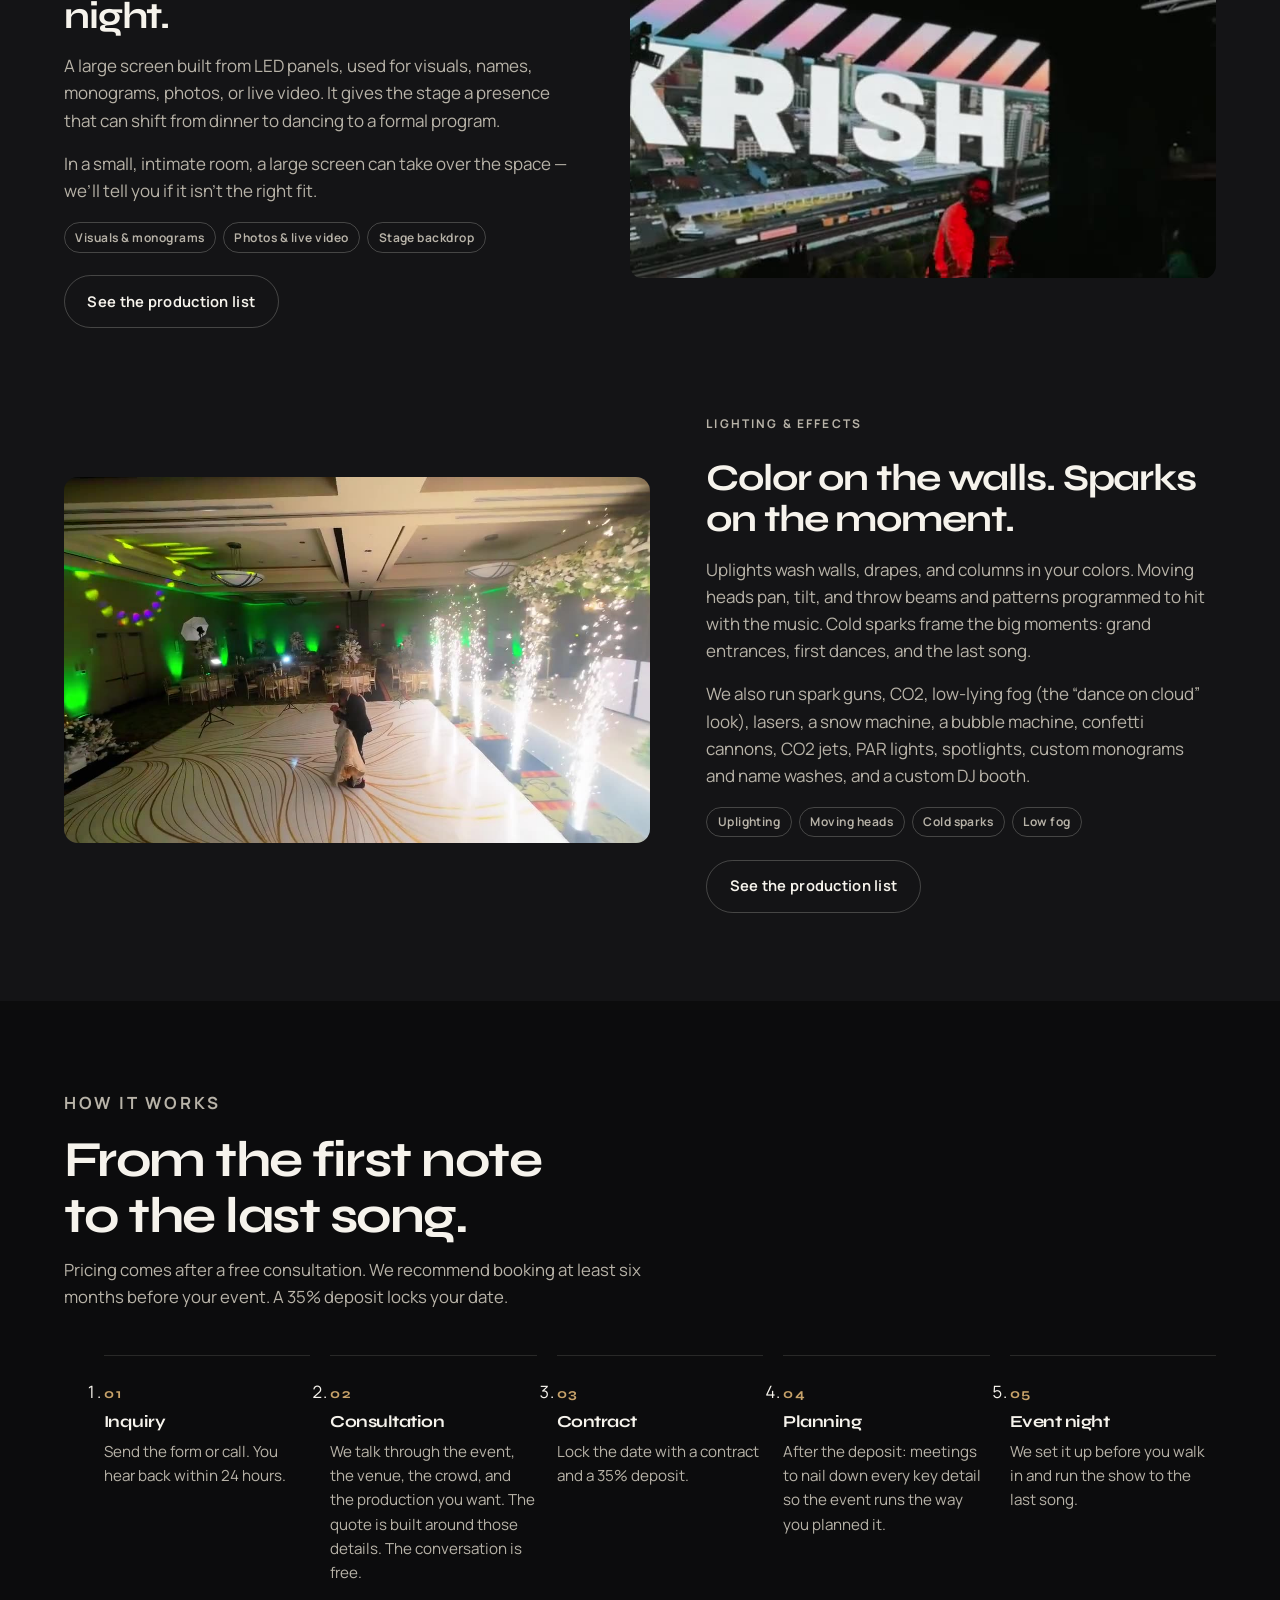
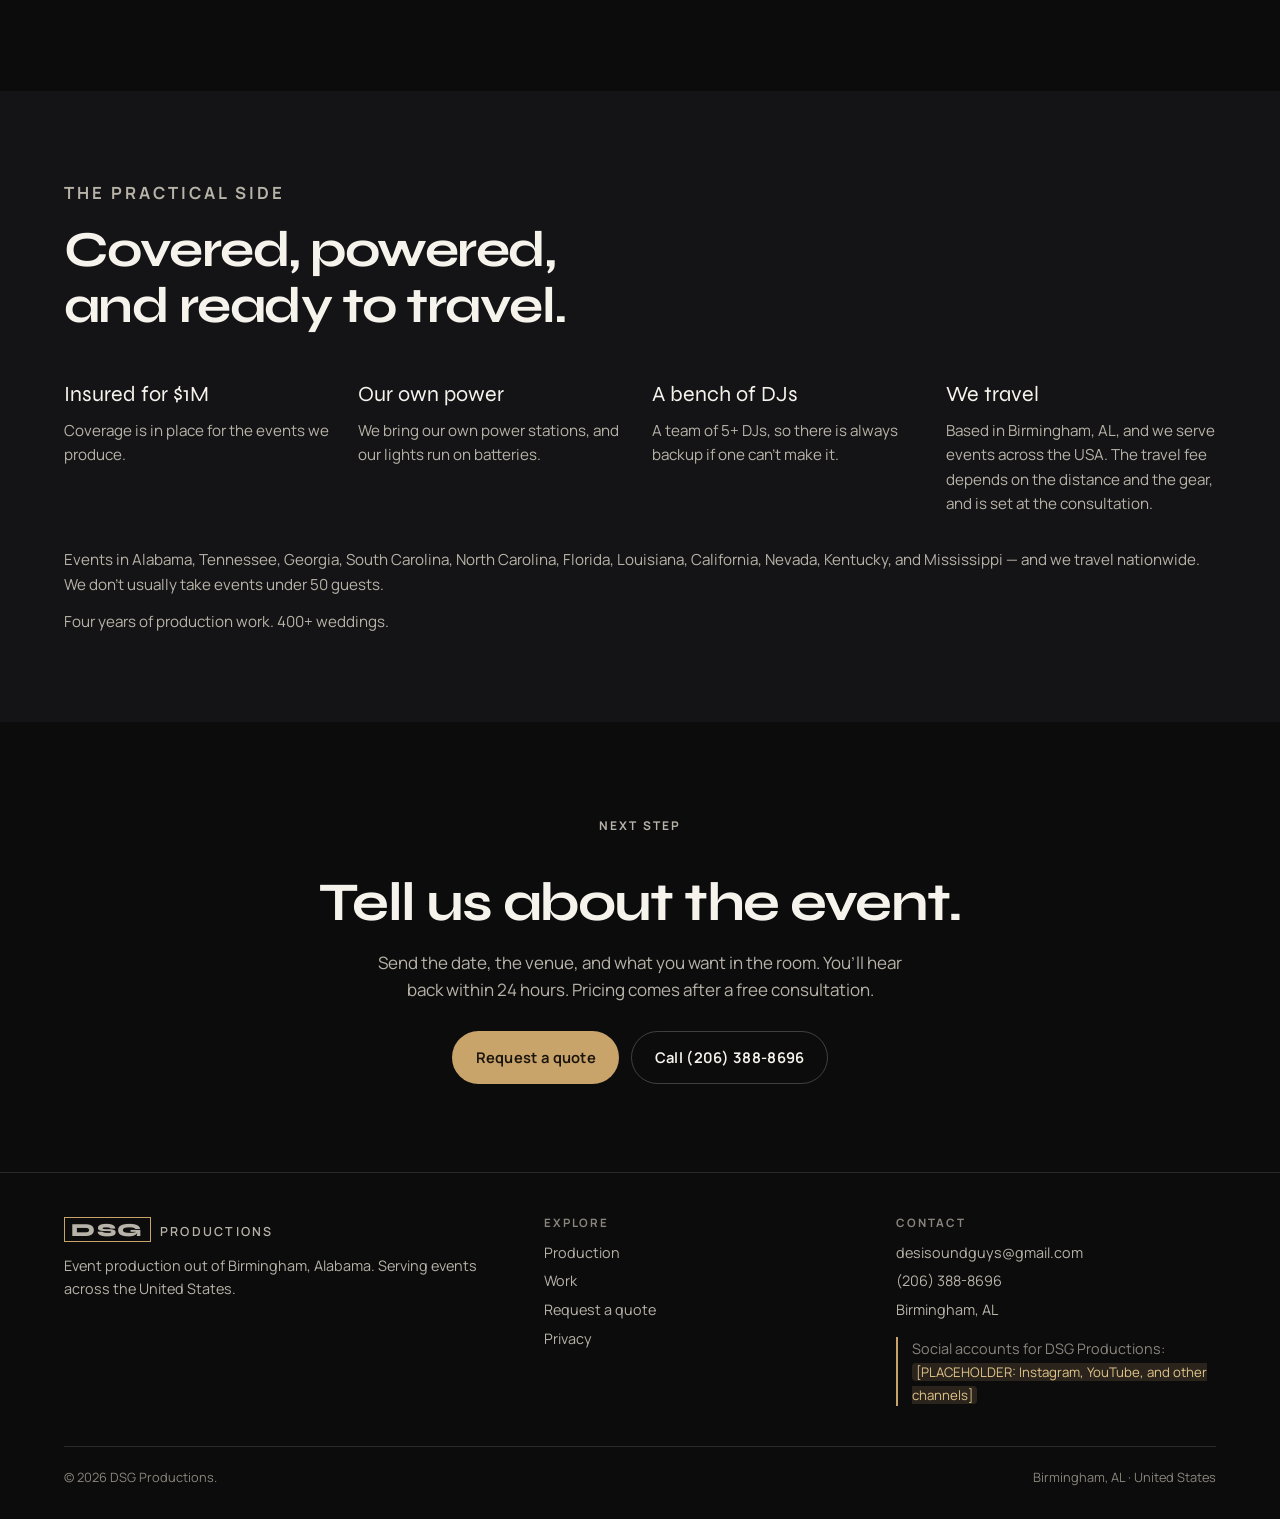
==== commit 219b9ee2: "Tighten hero nav contrast and fix the LED floor feature media. The floor feature no longer reuses th" ====
--- a/index.html
+++ b/index.html
@@ -163,8 +163,8 @@
 
         <article class="feature reveal" id="floor-feature">
           <div class="feature-media">
-            <video data-auto muted loop playsinline preload="metadata" poster="media/ballroom-poster.jpg">
-              <source src="media/led-dance-floor-ballroom.mp4" type="video/mp4">
+            <video data-auto muted loop playsinline preload="metadata" poster="media/led-floor-wide.jpg">
+              <source src="media/led-dance-floor-mirror.mp4" type="video/mp4">
             </video>
           </div>
           <div class="feature-copy">
--- a/css/style.css
+++ b/css/style.css
@@ -126,10 +126,10 @@
   font-size: 0.9rem;
   font-weight: 600;
   letter-spacing: 0.04em;
-  color: var(--ink-dim);
+  color: var(--ink);
 }
 #site-nav a:hover,
-#site-nav a[aria-current="page"] { color: var(--ink); }
+#site-nav a[aria-current="page"] { color: #fff; }
 .nav-toggle {
   display: none;
   background: none;
@@ -209,8 +209,8 @@
   position: absolute;
   inset: 0;
   background:
-    linear-gradient(180deg, rgba(12,12,13,0.28) 0%, rgba(12,12,13,0.15) 35%, rgba(12,12,13,0.82) 78%, var(--bg) 100%),
-    linear-gradient(90deg, rgba(12,12,13,0.45) 0%, transparent 50%);
+    linear-gradient(180deg, rgba(12,12,13,0.55) 0%, rgba(12,12,13,0.18) 28%, rgba(12,12,13,0.55) 62%, rgba(12,12,13,0.88) 82%, var(--bg) 100%),
+    linear-gradient(90deg, rgba(12,12,13,0.35) 0%, transparent 45%);
 }
 .hero-copy {
   padding: 0 0 4.5rem;
@@ -355,6 +355,7 @@
 }
 .feature-media img,
 .feature-media video {
+  display: block;
   width: 100%;
   height: 100%;
   object-fit: cover;
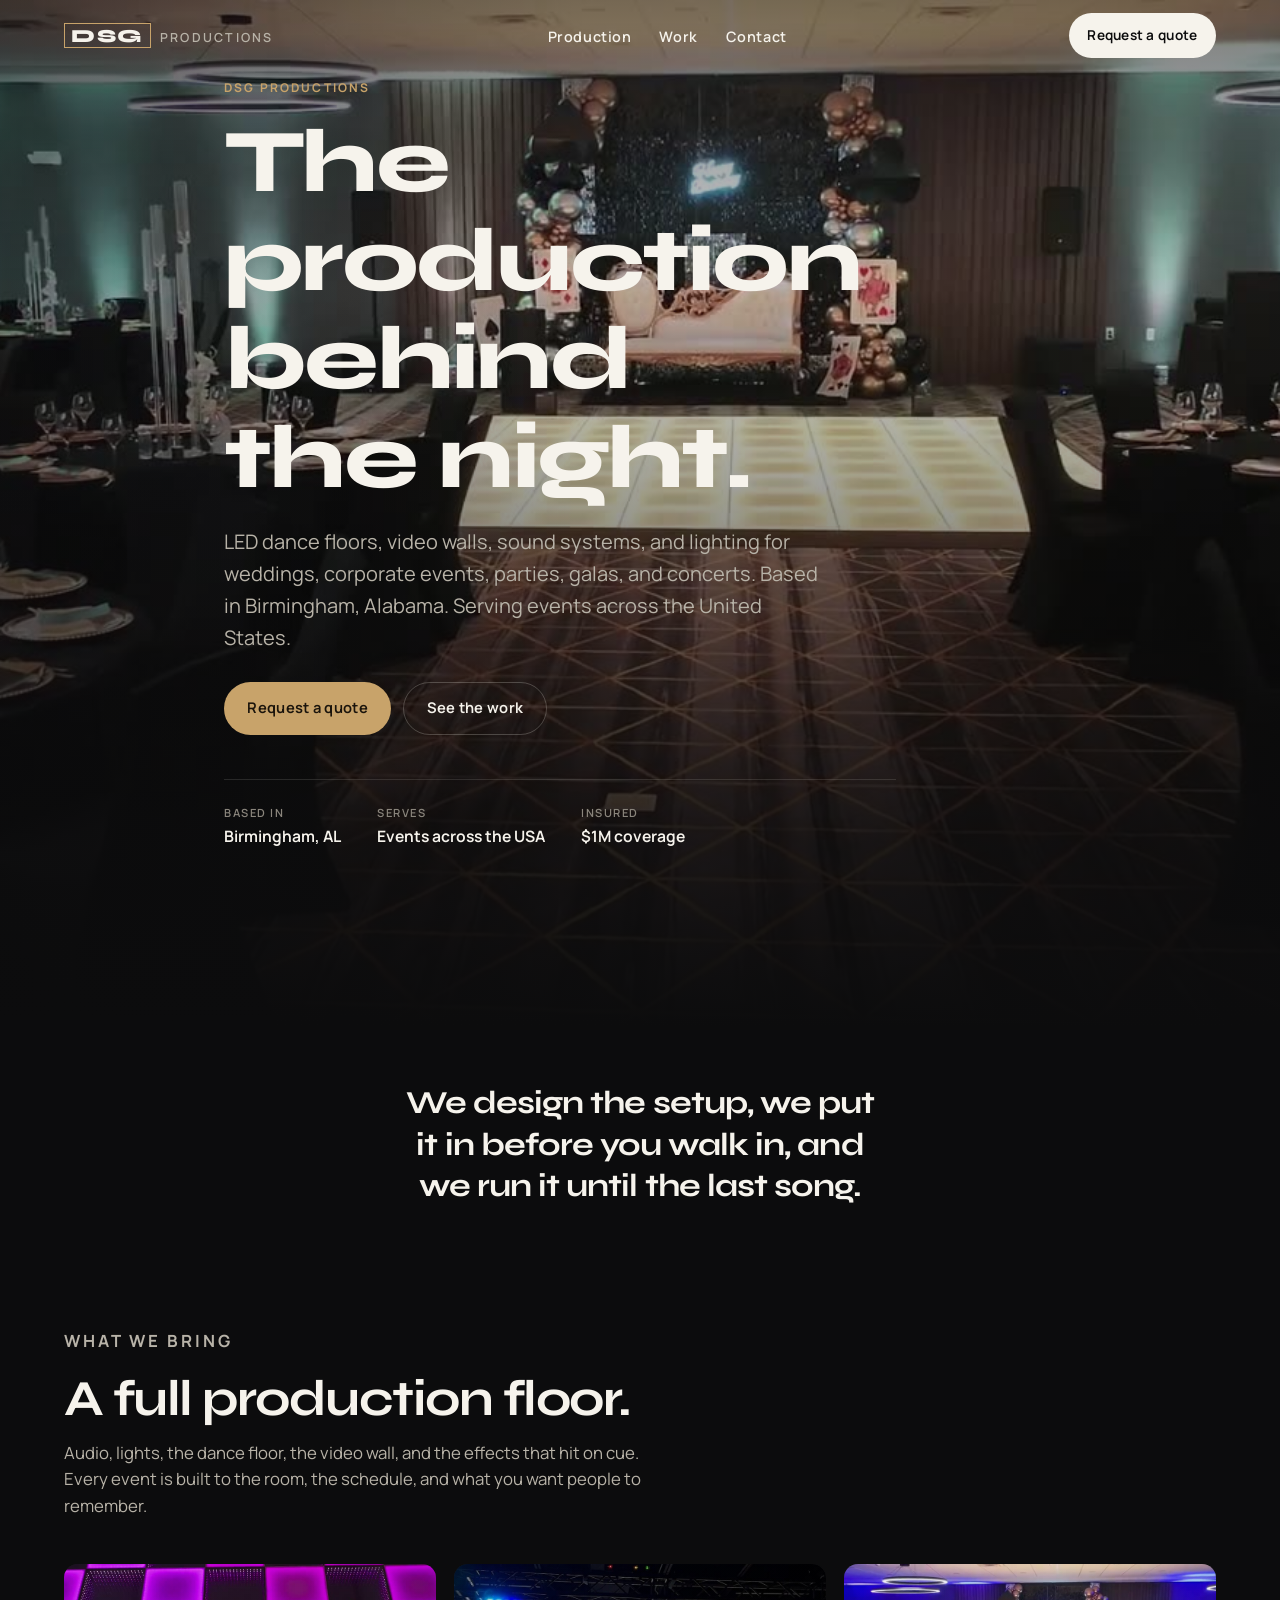
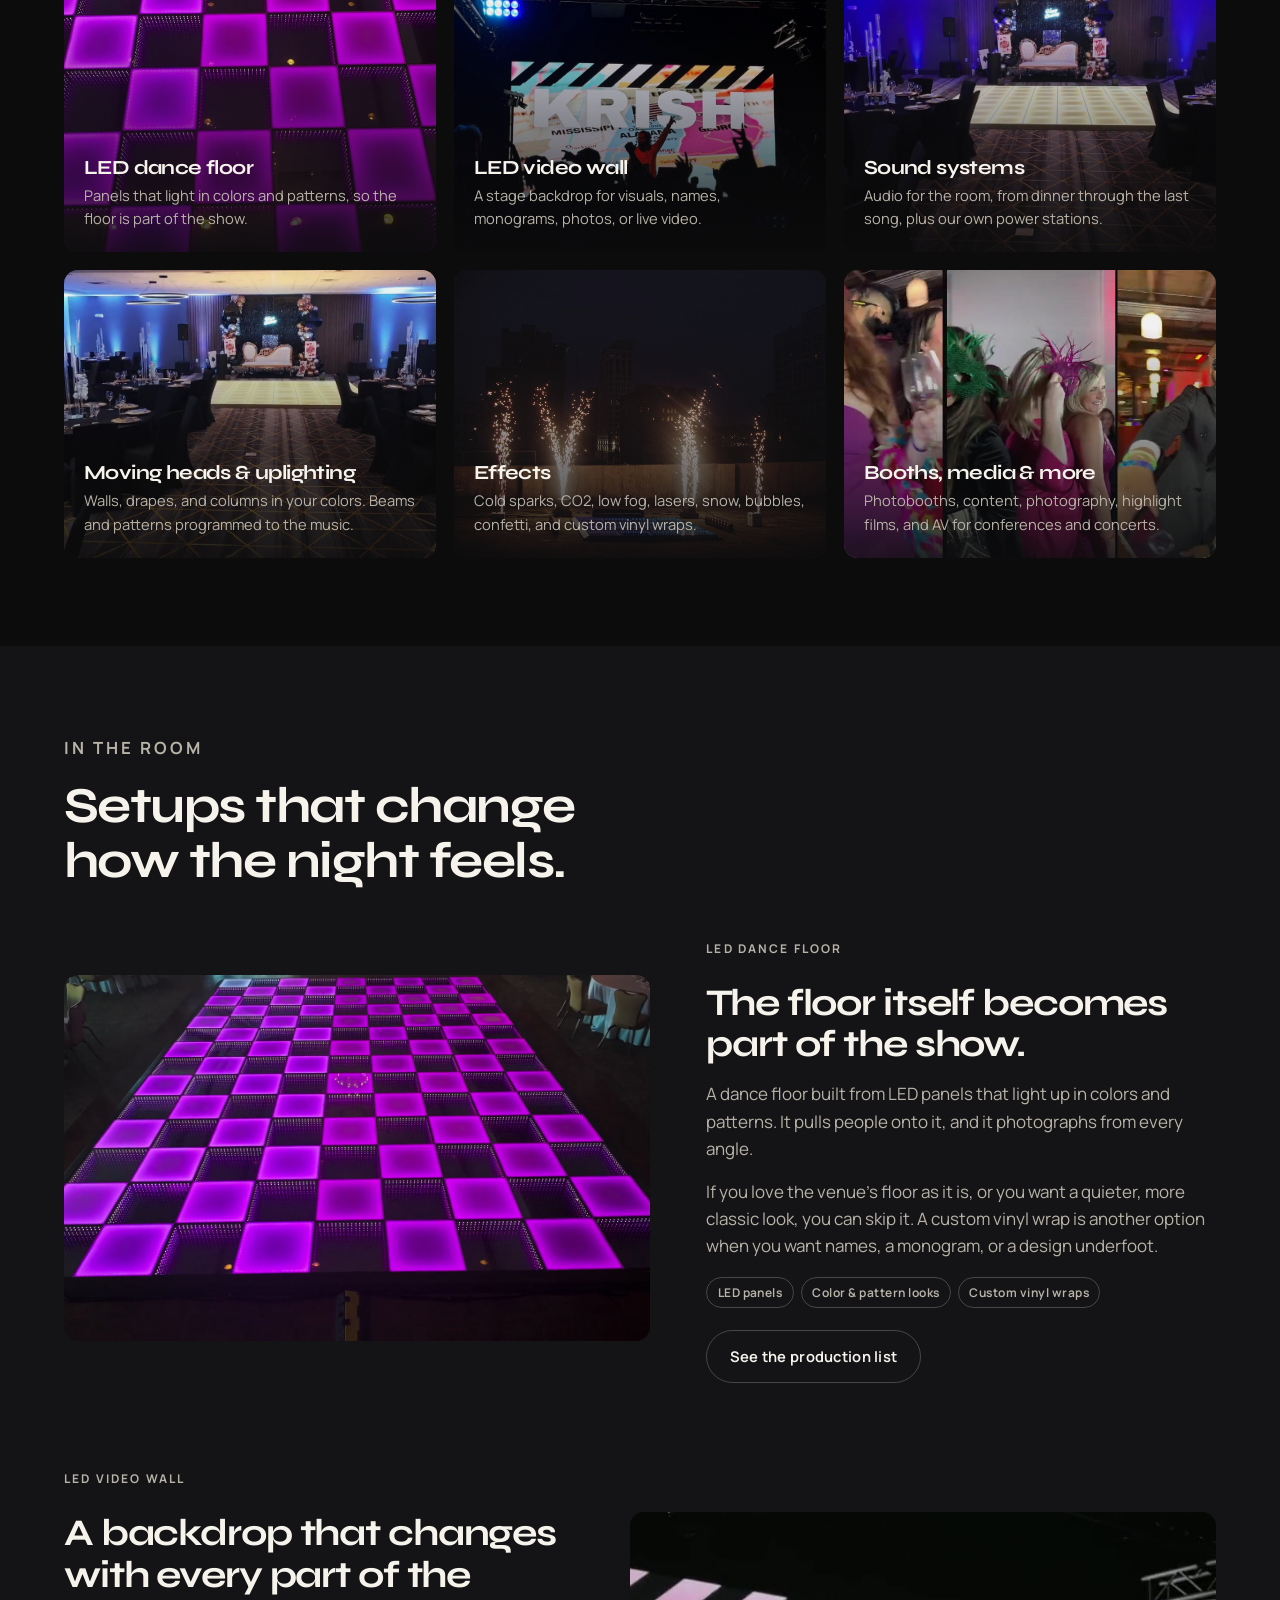
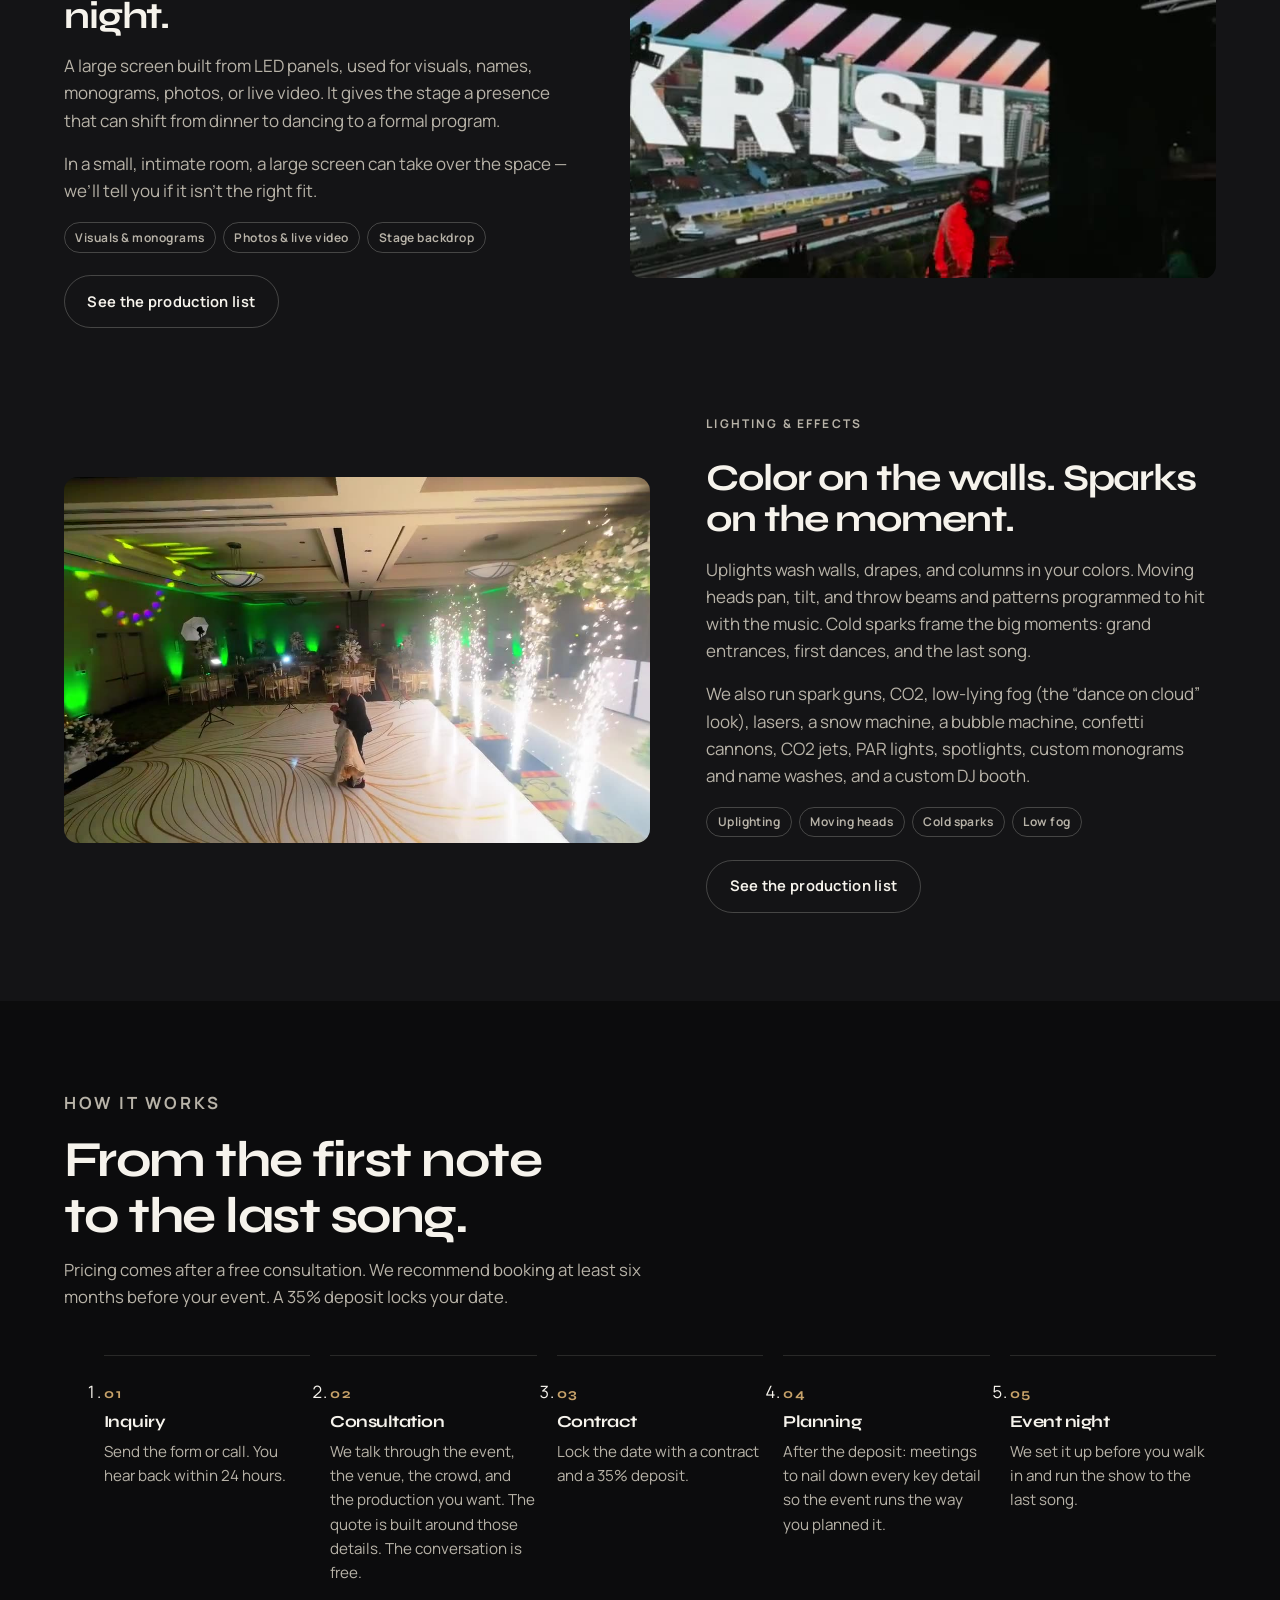
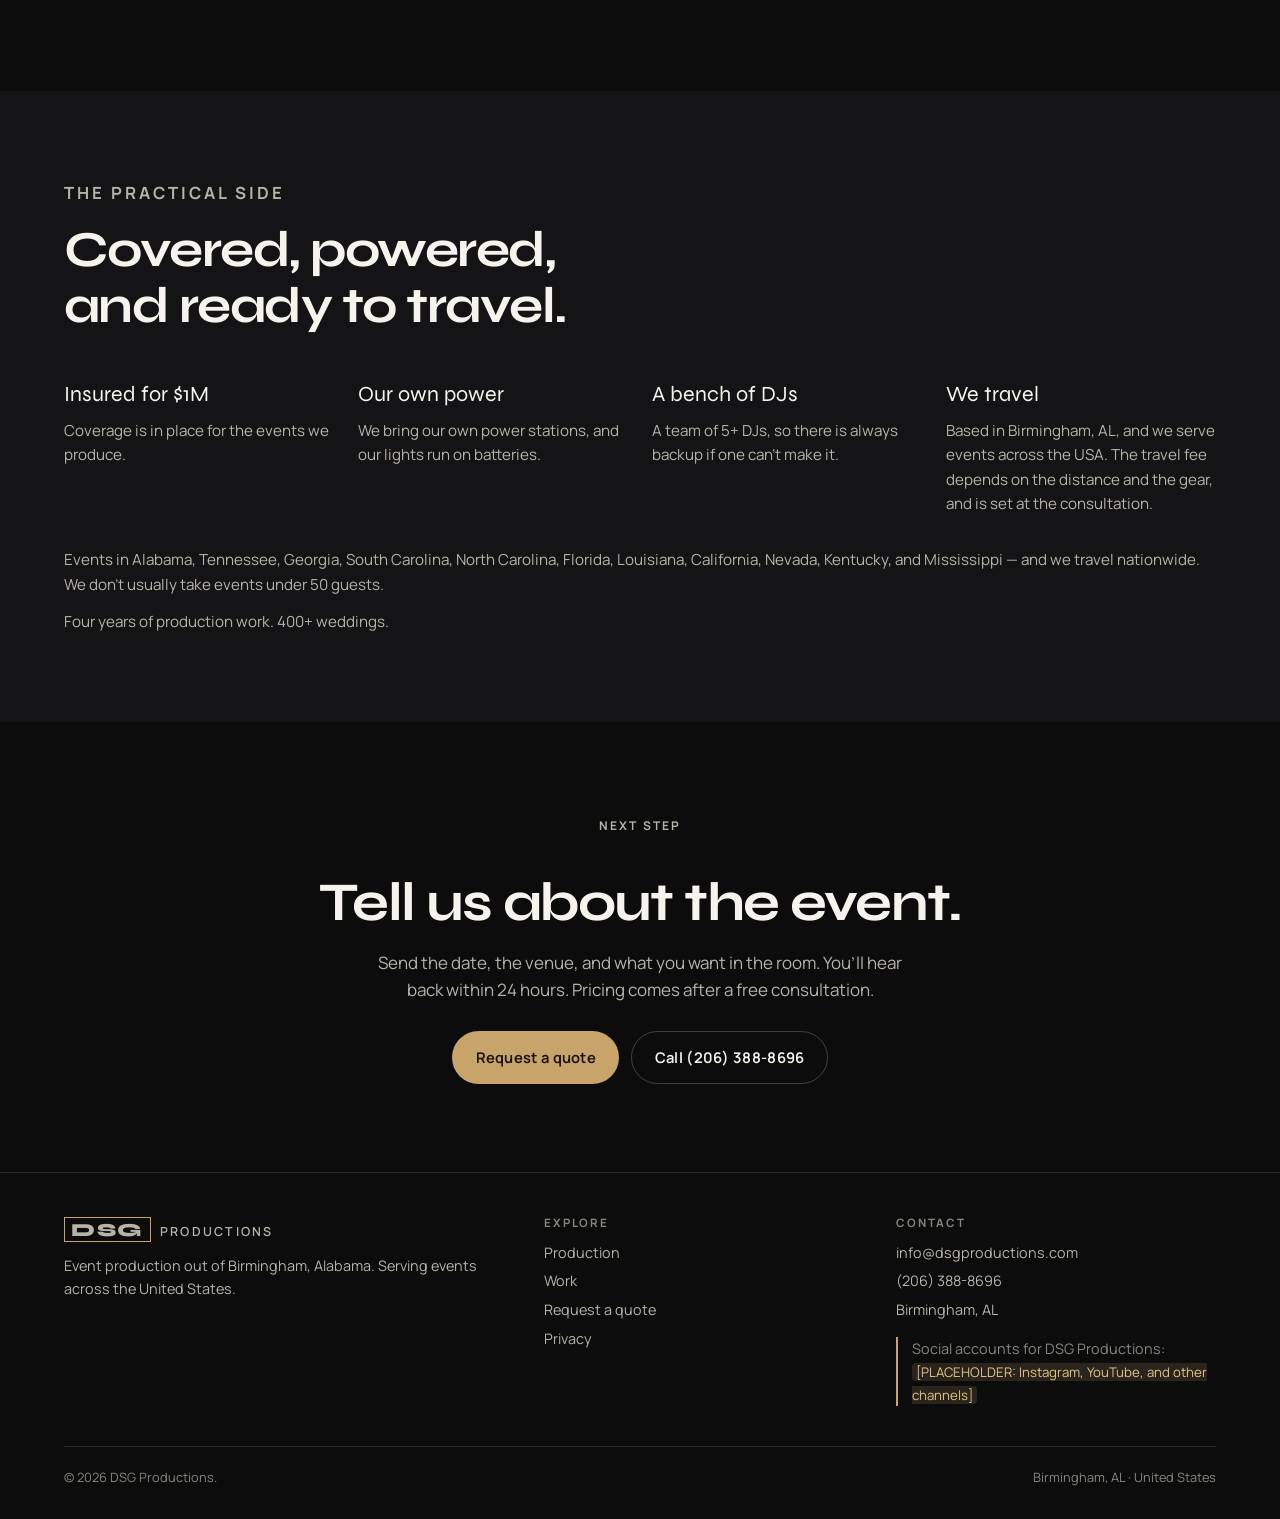
==== commit 5a3e47c7: "Use info@dsgproductions.com as contact email" ====
--- a/index.html
+++ b/index.html
@@ -29,7 +29,7 @@
     "name": "DSG Productions",
     "description": "Event production for weddings, corporate events, parties, galas, and concerts: LED dance floors, LED video walls, sound systems, moving-head lights, uplighting, and effects. Based in Birmingham, AL, serving events across the United States.",
     "url": "https://dsgproductions.com/",
-    "email": "desisoundguys@gmail.com",
+    "email": "info@dsgproductions.com",
     "telephone": "+1-206-388-8696",
     "image": "https://dsgproductions.com/media/og.jpg",
     "address": {
@@ -315,7 +315,7 @@
         <div>
           <h2>Contact</h2>
           <ul>
-            <li><a href="mailto:desisoundguys@gmail.com">desisoundguys@gmail.com</a></li>
+            <li><a href="mailto:info@dsgproductions.com">info@dsgproductions.com</a></li>
             <li><a href="tel:+12063888696">(206) 388-8696</a></li>
             <li>Birmingham, AL</li>
           </ul>
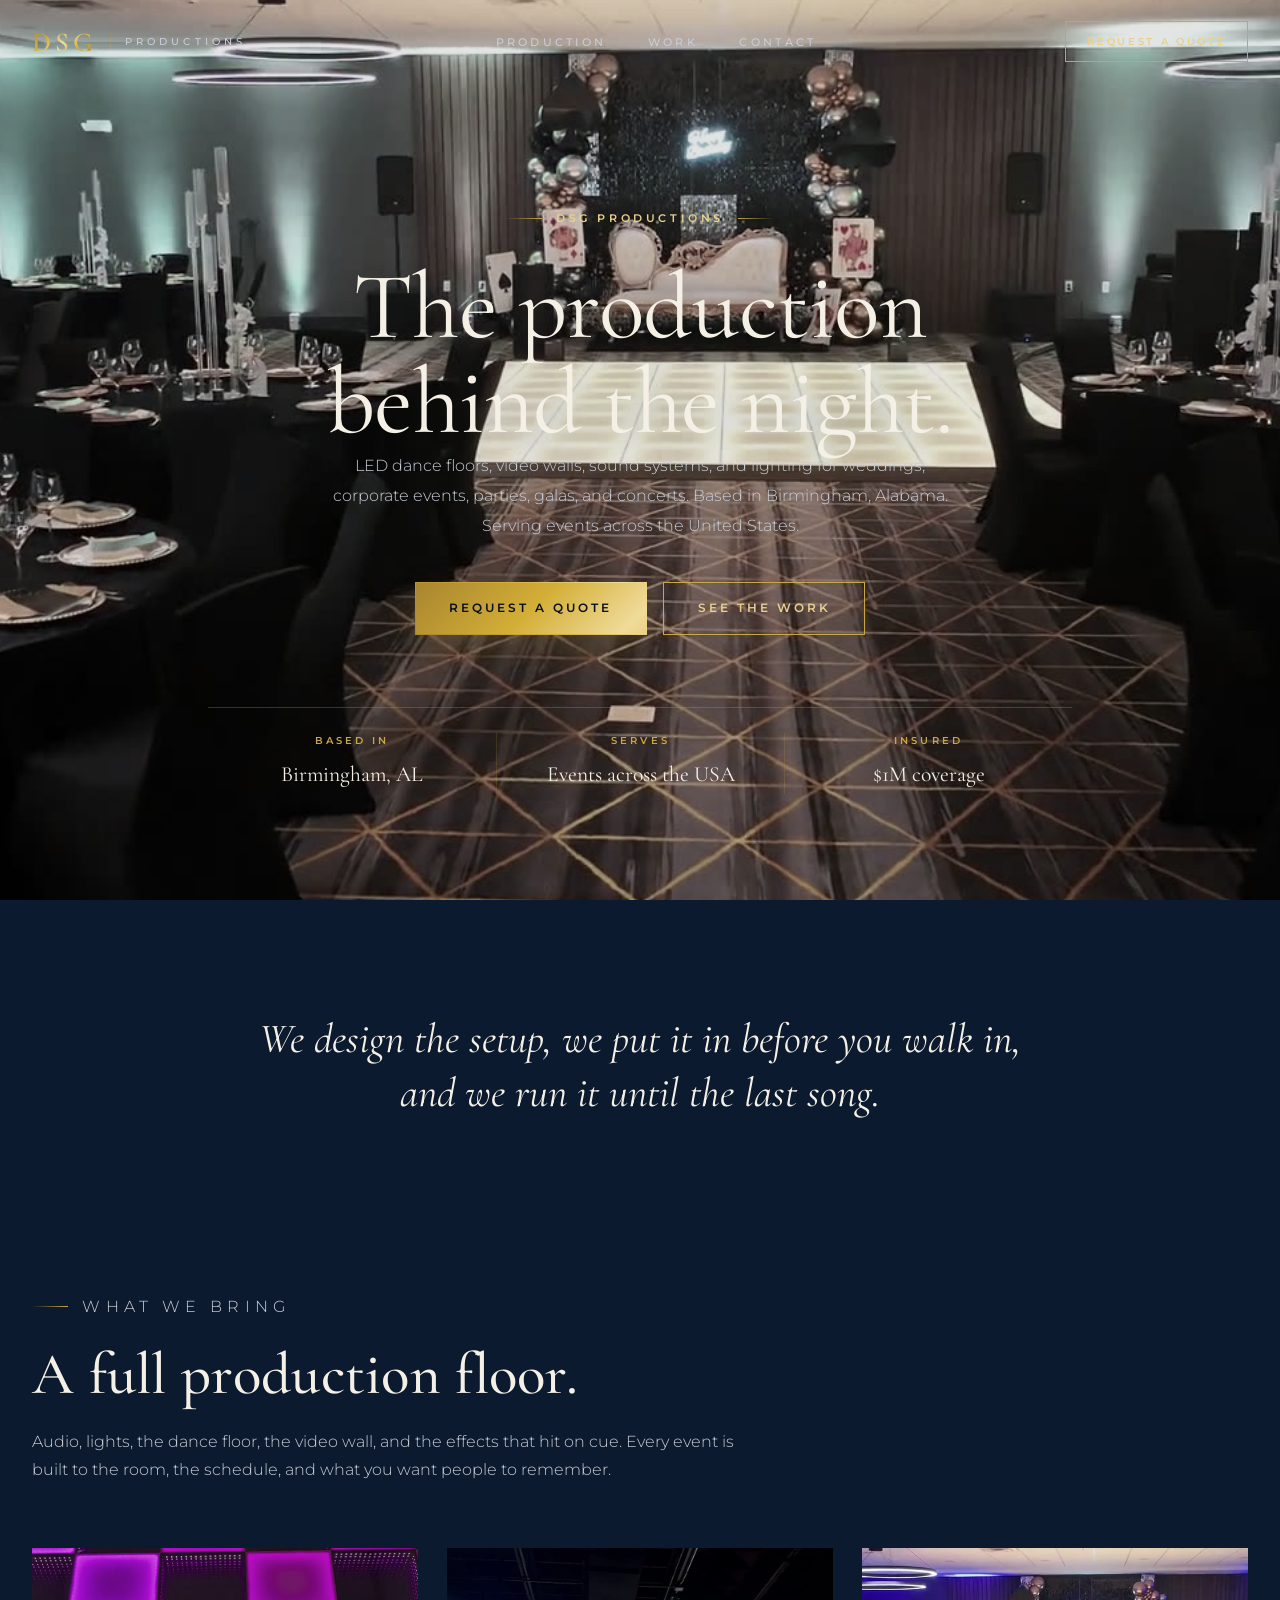
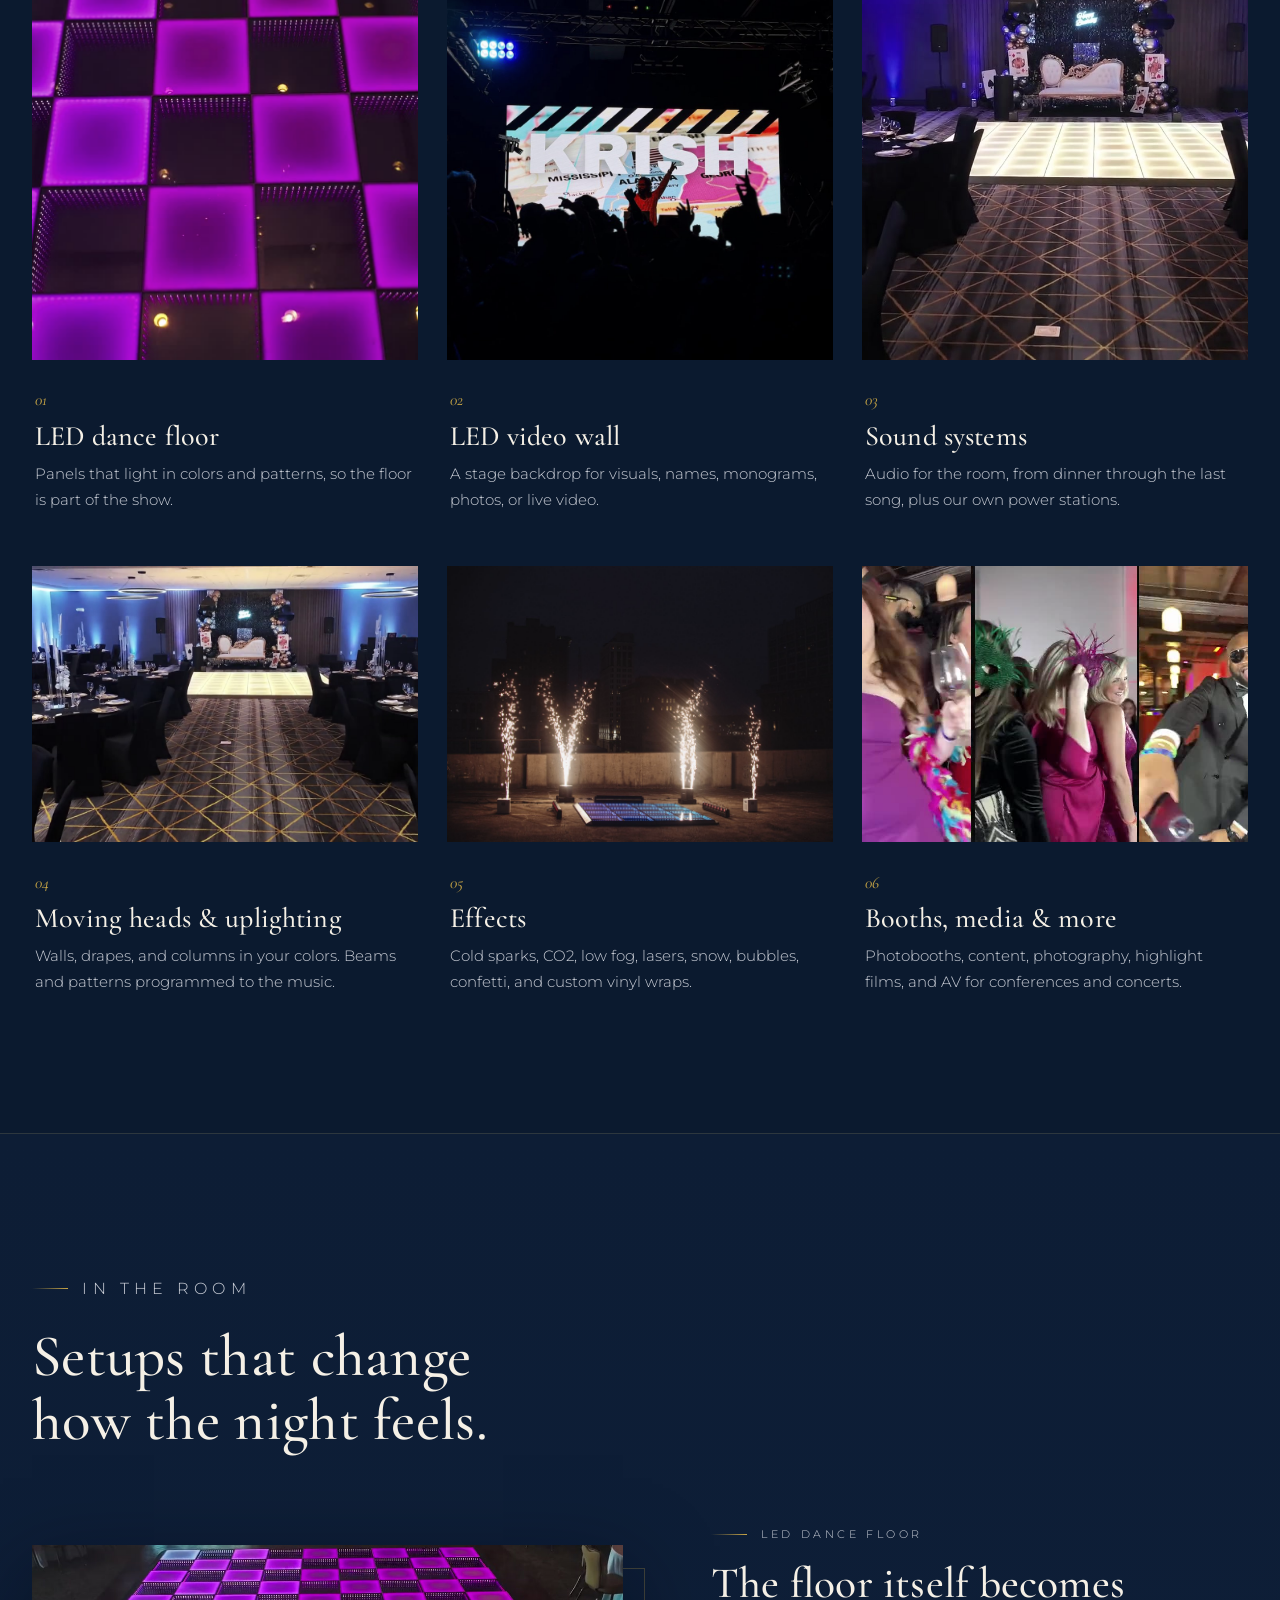
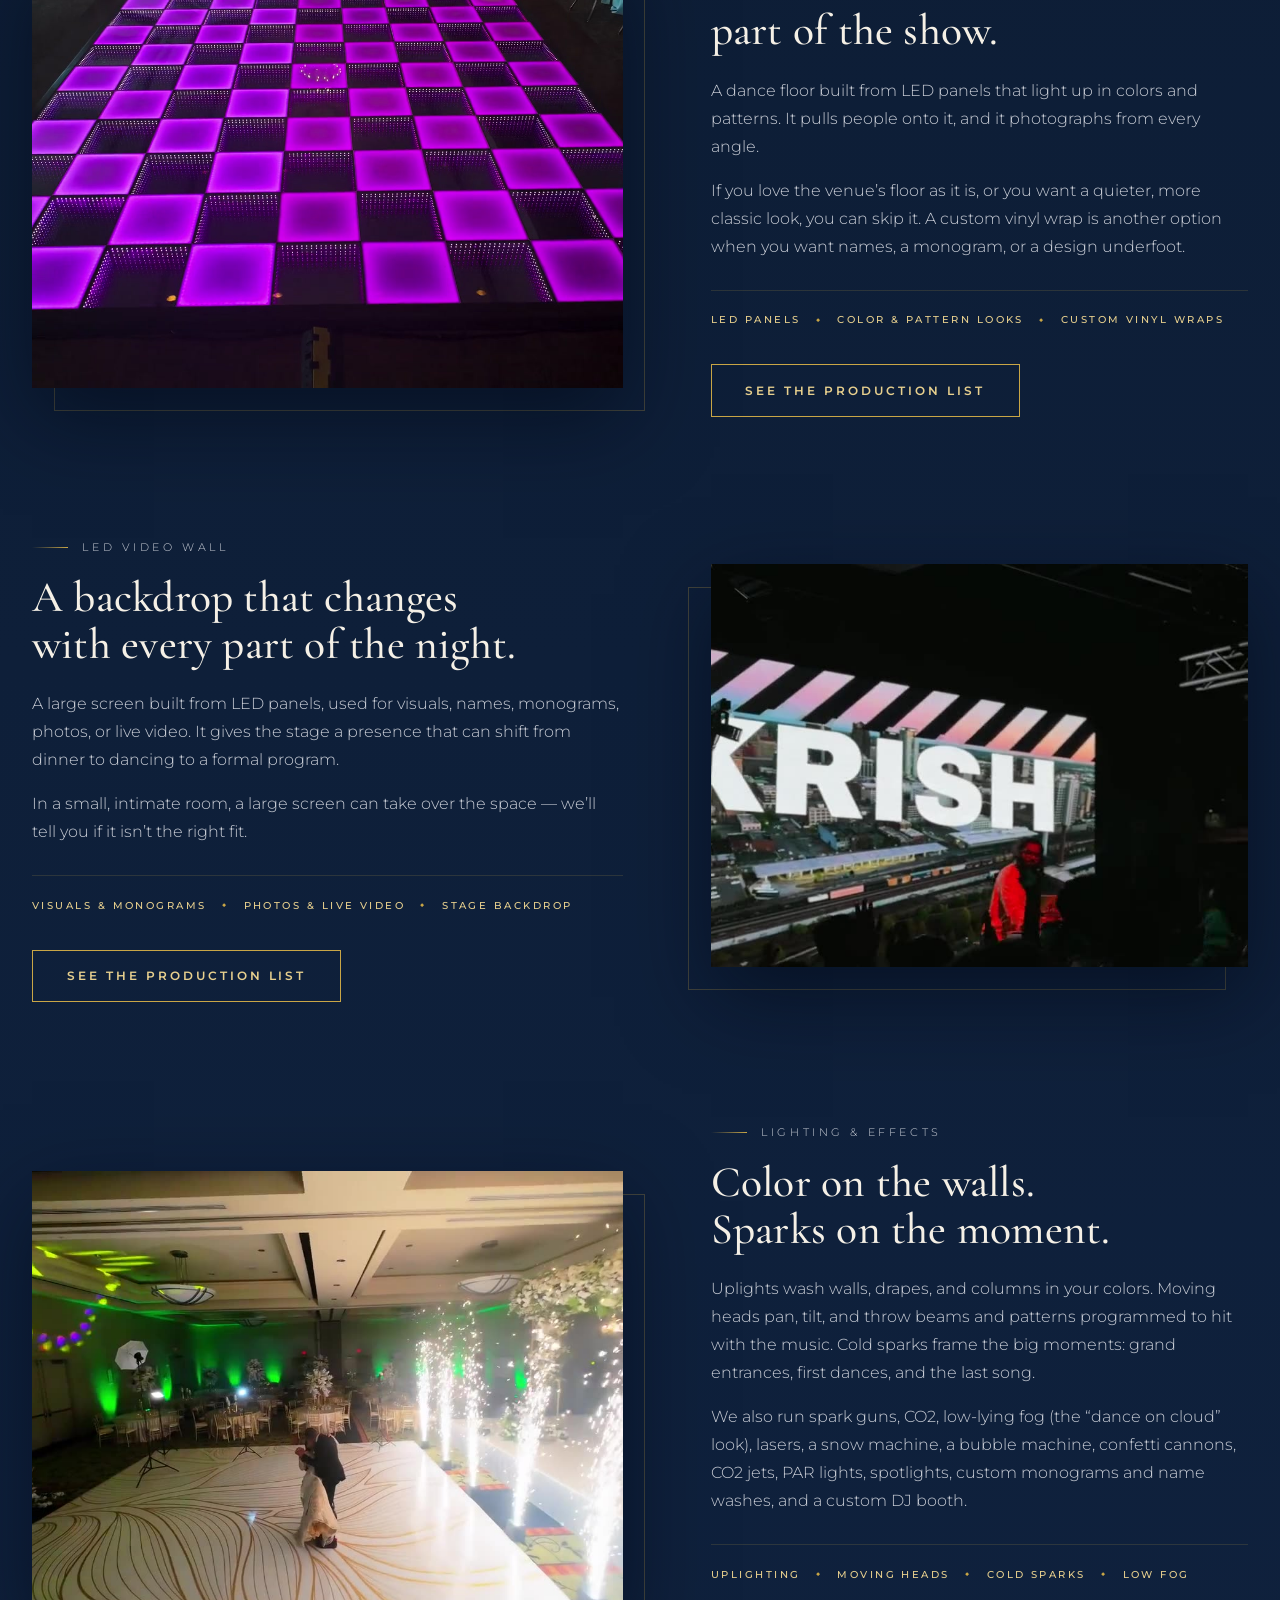
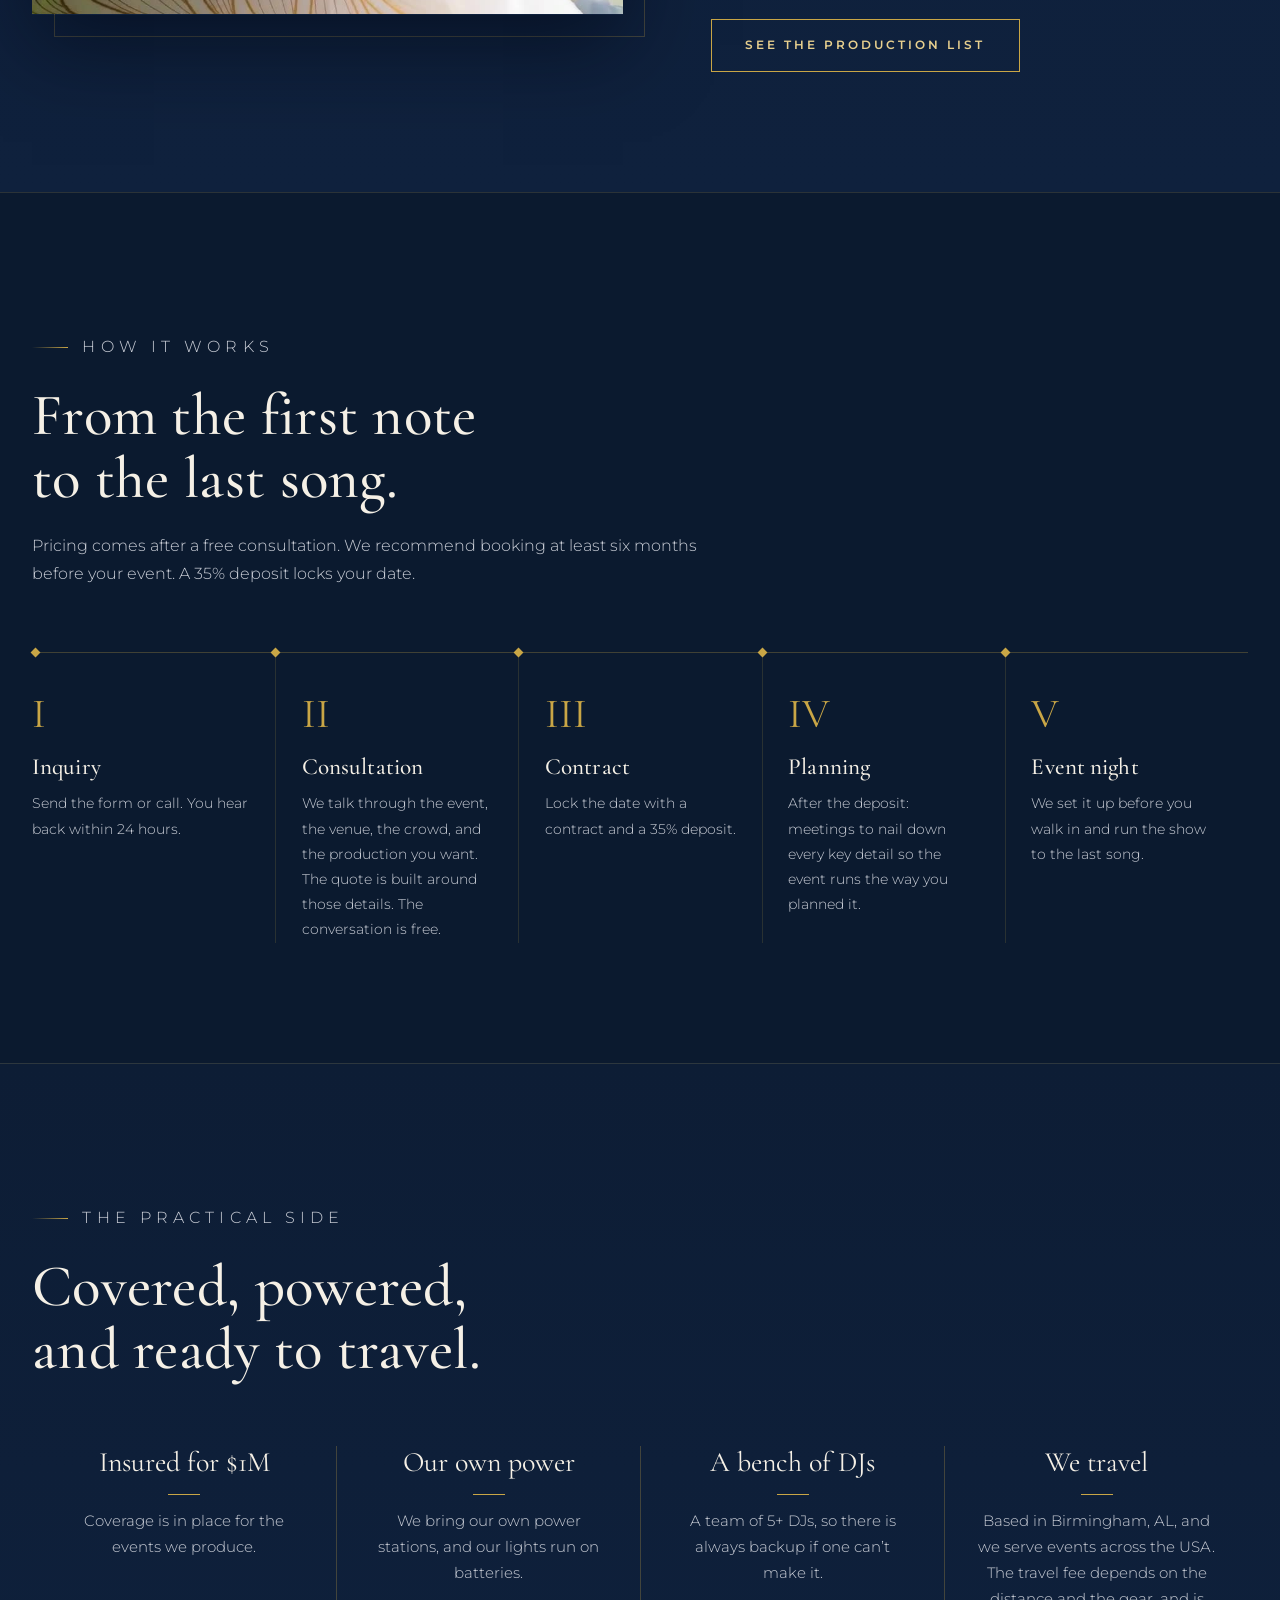
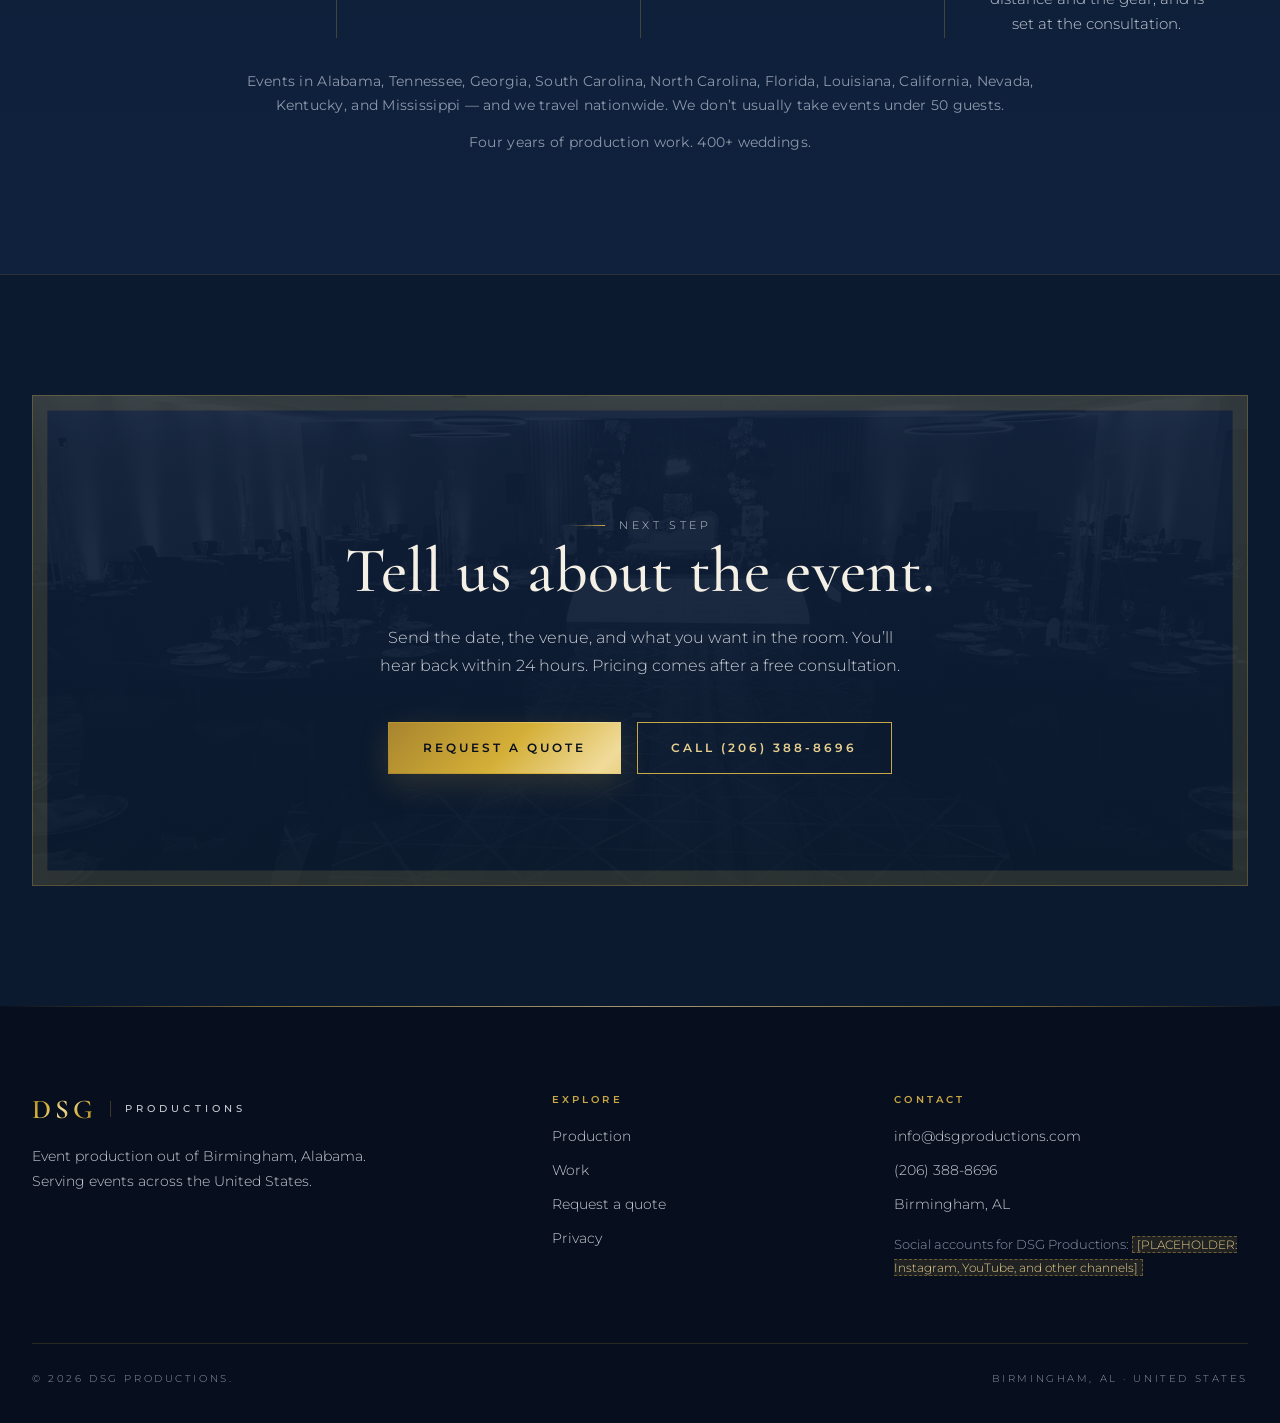
==== commit f44bf0f3: "Navy and gold design system: serif type, gold hairlines, refined header and full-screen mobile menu" ====
--- a/index.html
+++ b/index.html
@@ -20,7 +20,7 @@
   <link rel="apple-touch-icon" href="apple-touch-icon.png">
   <link rel="preconnect" href="https://fonts.googleapis.com">
   <link rel="preconnect" href="https://fonts.gstatic.com" crossorigin>
-  <link href="https://fonts.googleapis.com/css2?family=Manrope:wght@400;500;600;700;800&family=Syne:wght@600;700;800&display=swap" rel="stylesheet">
+  <link href="https://fonts.googleapis.com/css2?family=Cormorant+Garamond:ital,wght@0,400;0,500;0,600;1,400;1,500&family=Montserrat:wght@300;400;500;600&display=swap" rel="stylesheet">
   <link rel="stylesheet" href="css/style.css">
     <script type="application/ld+json">
   {
@@ -58,9 +58,10 @@
           <li><a href="production.html">Production</a></li>
           <li><a href="gallery.html">Work</a></li>
           <li><a href="contact.html">Contact</a></li>
+          <li class="nav-cta"><a href="contact.html">Request a quote</a></li>
         </ul>
       </nav>
-      <a class="btn btn-primary btn-header header-cta" href="contact.html">Request a quote</a>
+      <a class="btn btn-header header-cta" href="contact.html">Request a quote</a>
     </div>
   </header>
 
--- a/css/style.css
+++ b/css/style.css
@@ -1,23 +1,29 @@
-/* DSG Productions — static site, no build step */
+/* DSG Productions — navy & gold. Static site, no build step. */
 :root {
-  --bg: #0c0c0d;
-  --bg-2: #141416;
-  --bg-3: #1b1b1e;
-  --ink: #f6f3ec;
-  --ink-dim: #b8b3a8;
-  --ink-mute: #8a857c;
-  --line: rgba(246, 243, 236, 0.12);
-  --line-strong: rgba(246, 243, 236, 0.22);
-  --gold: #c8a36a;
-  --gold-soft: #e0c48a;
-  --gold-dim: rgba(200, 163, 106, 0.16);
-  --shadow: 0 24px 60px rgba(0, 0, 0, 0.45);
-  --radius: 14px;
-  --header: 4.5rem;
-  --wrap: 72rem;
-  --narrow: 42rem;
-  --font: "Manrope", system-ui, sans-serif;
-  --display: "Syne", "Manrope", system-ui, sans-serif;
+  --navy-950: #070F1E;
+  --navy-900: #0B1A2F;
+  --navy-850: #0D1D35;
+  --navy-800: #0F213D;
+  --navy-700: #13294B;
+  --navy-600: #1C3762;
+  --ivory: #F5F0E6;
+  --ivory-dim: #C9CDD6;
+  --ivory-mute: #8D97AA;
+  --gold: #C9A646;
+  --gold-bright: #D4AF37;
+  --gold-light: #E8D08E;
+  --gold-deep: #A8852F;
+  --gold-grad: linear-gradient(135deg, #A8852F 0%, #D4AF37 28%, #F0DB9A 50%, #D4AF37 72%, #A8852F 100%);
+  --gold-line: linear-gradient(90deg, transparent, rgba(201,166,70,0.85) 20%, rgba(232,208,142,1) 50%, rgba(201,166,70,0.85) 80%, transparent);
+  --hair: rgba(201, 166, 70, 0.28);
+  --hair-soft: rgba(201, 166, 70, 0.16);
+  --line: rgba(245, 240, 230, 0.10);
+  --shadow: 0 30px 80px rgba(2, 8, 20, 0.55);
+  --header: 5.25rem;
+  --wrap: 76rem;
+  --narrow: 46rem;
+  --serif: "Cormorant Garamond", "Playfair Display", Georgia, "Times New Roman", serif;
+  --sans: "Montserrat", "Helvetica Neue", Arial, system-ui, sans-serif;
   --ease: cubic-bezier(0.22, 1, 0.36, 1);
 }
 
@@ -25,758 +31,801 @@
 html { scroll-behavior: smooth; }
 @media (prefers-reduced-motion: reduce) {
   html { scroll-behavior: auto; }
-  *, *::before, *::after {
-    animation: none !important;
-    transition: none !important;
-  }
+  *, *::before, *::after { animation: none !important; transition: none !important; }
 }
 body {
   margin: 0;
-  background: var(--bg);
-  color: var(--ink);
-  font-family: var(--font);
-  font-size: 1.0625rem;
-  line-height: 1.6;
+  background: var(--navy-900);
+  color: var(--ivory);
+  font-family: var(--sans);
+  font-size: 1rem;
+  line-height: 1.75;
   font-weight: 400;
   -webkit-font-smoothing: antialiased;
   text-rendering: optimizeLegibility;
 }
+body.nav-open { overflow: hidden; }
 img, video { max-width: 100%; display: block; }
 img { height: auto; }
 a { color: inherit; }
 button, input, select, textarea { font: inherit; color: inherit; }
-h1, h2, h3, h4 { font-family: var(--display); font-weight: 700; letter-spacing: -0.03em; line-height: 1.1; margin: 0; }
+h1, h2, h3, h4 {
+  font-family: var(--serif);
+  font-weight: 500;
+  letter-spacing: 0.005em;
+  line-height: 1.08;
+  margin: 0;
+  color: var(--ivory);
+}
+h1 em, h2 em, h3 em { font-style: italic; color: var(--gold-light); }
 p { margin: 0; }
-ul { margin: 0; padding: 0; list-style: none; }
+ul, ol { margin: 0; padding: 0; list-style: none; }
+::selection { background: var(--gold); color: var(--navy-950); }
+:focus-visible { outline: 1px solid var(--gold-light); outline-offset: 3px; }
 
 .skip {
-  position: absolute;
-  left: 1rem;
-  top: -4rem;
-  background: var(--ink);
-  color: var(--bg);
-  padding: 0.6rem 1rem;
-  z-index: 100;
-  border-radius: 6px;
+  position: absolute; left: 1rem; top: -4rem; z-index: 100;
+  background: var(--gold); color: var(--navy-950);
+  padding: 0.6rem 1rem; text-decoration: none;
 }
 .skip:focus { top: 1rem; }
 
-.wrap {
-  width: min(var(--wrap), calc(100% - 2.5rem));
-  margin-inline: auto;
-}
-.wrap-narrow { width: min(var(--narrow), calc(100% - 2.5rem)); margin-inline: auto; }
+.wrap { width: min(var(--wrap), calc(100% - 3rem)); margin-inline: auto; }
+.wrap-narrow { width: min(var(--narrow), calc(100% - 3rem)); margin-inline: auto; }
+section { padding: 7.5rem 0; }
+
+/* Eyebrow labels */
+.kicker {
+  display: inline-flex;
+  align-items: center;
+  gap: 0.9rem;
+  font-family: var(--sans);
+  font-size: 0.7rem;
+  font-weight: 600;
+  letter-spacing: 0.32em;
+  text-transform: uppercase;
+  color: var(--gold);
+  margin-bottom: 1.4rem;
+}
+.kicker::before {
+  content: "";
+  width: 2.25rem; height: 1px;
+  background: linear-gradient(90deg, transparent, var(--gold));
+}
+.center .kicker::after,
+.kicker.both::after {
+  content: "";
+  width: 2.25rem; height: 1px;
+  background: linear-gradient(90deg, var(--gold), transparent);
+}
+
+/* Gold hairline ornament */
+.ornament {
+  display: flex; align-items: center; justify-content: center; gap: 0.8rem;
+  width: 11rem; margin: 1.8rem auto;
+}
+.ornament::before, .ornament::after { content: ""; flex: 1; height: 1px; background: var(--gold-line); }
+.ornament span {
+  width: 6px; height: 6px; transform: rotate(45deg);
+  border: 1px solid var(--gold); flex: none;
+}
+
+/* Buttons */
+.btn {
+  position: relative;
+  display: inline-flex; align-items: center; justify-content: center; gap: 0.6rem;
+  min-height: 3.3rem;
+  padding: 0.95rem 2.1rem;
+  border: 1px solid var(--gold);
+  border-radius: 0;
+  background: transparent;
+  color: var(--gold-light);
+  font-family: var(--sans);
+  font-size: 0.72rem;
+  font-weight: 600;
+  letter-spacing: 0.26em;
+  text-transform: uppercase;
+  text-decoration: none;
+  cursor: pointer;
+  transition: background 0.4s var(--ease), color 0.4s var(--ease), border-color 0.4s var(--ease), box-shadow 0.4s var(--ease);
+}
+.btn:hover { background: rgba(201,166,70,0.1); color: var(--ivory); border-color: var(--gold-light); }
+.btn-gold {
+  background: var(--gold-grad);
+  background-size: 200% 100%;
+  background-position: 0% 0;
+  border-color: transparent;
+  color: var(--navy-950);
+  box-shadow: 0 10px 30px rgba(201,166,70,0.18);
+  transition: background-position 0.8s var(--ease), box-shadow 0.4s var(--ease), color 0.4s;
+}
+.btn-gold:hover { background-position: 100% 0; color: var(--navy-950); box-shadow: 0 14px 40px rgba(201,166,70,0.3); }
+.btn-outline, .btn-primary { /* legacy names map to the gold outline style */ }
+.btn-header { min-height: 2.6rem; padding: 0.6rem 1.3rem; font-size: 0.64rem; }
+.btn[disabled] { opacity: 0.6; cursor: progress; }
+
+.text-link {
+  display: inline-flex; align-items: center; gap: 0.7rem;
+  font-size: 0.68rem; font-weight: 600; letter-spacing: 0.28em; text-transform: uppercase;
+  color: var(--gold-light); text-decoration: none;
+}
+.text-link::after {
+  content: ""; width: 1.8rem; height: 1px; background: var(--gold);
+  transition: width 0.5s var(--ease);
+}
+.text-link:hover::after, a:hover .text-link::after { width: 3rem; }
 
 /* Header */
 .site-header {
-  position: sticky;
-  top: 0;
-  z-index: 50;
+  position: sticky; top: 0; z-index: 50;
   height: var(--header);
-  display: flex;
-  align-items: center;
+  display: flex; align-items: center;
   background: transparent;
-  transition: background 0.35s var(--ease), border-color 0.35s var(--ease), backdrop-filter 0.35s;
   border-bottom: 1px solid transparent;
+  transition: background 0.5s var(--ease), border-color 0.5s var(--ease), height 0.5s var(--ease);
 }
 .site-header.is-scrolled,
 .site-header.is-solid {
-  background: rgba(12, 12, 13, 0.88);
-  backdrop-filter: blur(16px);
-  -webkit-backdrop-filter: blur(16px);
-  border-bottom-color: var(--line);
+  background: rgba(7, 15, 30, 0.9);
+  backdrop-filter: blur(14px);
+  -webkit-backdrop-filter: blur(14px);
+  border-bottom-color: var(--hair-soft);
 }
 .site-header .wrap {
-  display: flex;
-  align-items: center;
-  justify-content: space-between;
-  gap: 1rem;
-  width: min(var(--wrap), calc(100% - 2rem));
+  display: flex; align-items: center; justify-content: space-between; gap: 1.5rem;
 }
 .logo {
-  display: flex;
-  align-items: baseline;
-  gap: 0.55rem;
+  display: inline-flex; align-items: center; gap: 0.85rem;
+  text-decoration: none; color: var(--ivory);
+  position: relative; z-index: 2;
+}
+.logo-mark {
+  font-family: var(--serif);
+  font-weight: 600;
+  font-size: 1.7rem;
+  letter-spacing: 0.14em;
+  line-height: 1;
+  background: var(--gold-grad);
+  -webkit-background-clip: text; background-clip: text;
+  color: transparent;
+  padding-top: 0.1rem;
+}
+.logo-name {
+  font-family: var(--sans);
+  font-size: 0.62rem;
+  font-weight: 500;
+  letter-spacing: 0.42em;
+  text-transform: uppercase;
+  color: var(--ivory-dim);
+  padding-left: 0.85rem;
+  border-left: 1px solid var(--hair);
+  line-height: 1.6;
+}
+#site-nav ul { display: flex; align-items: center; gap: 2.6rem; }
+#site-nav a {
+  position: relative;
   text-decoration: none;
-  color: var(--ink);
-}
-.logo-mark {
-  font-family: var(--display);
-  font-weight: 800;
-  font-size: 1.15rem;
-  letter-spacing: 0.08em;
-  border: 1px solid var(--gold);
-  padding: 0.18rem 0.4rem 0.1rem;
-  line-height: 1;
-}
-.logo-name {
-  font-size: 0.78rem;
-  letter-spacing: 0.18em;
+  font-size: 0.68rem;
+  font-weight: 500;
+  letter-spacing: 0.3em;
   text-transform: uppercase;
-  color: var(--ink-dim);
-  font-weight: 600;
-}
-#site-nav ul {
-  display: flex;
-  align-items: center;
-  gap: 1.75rem;
-}
-#site-nav a {
-  text-decoration: none;
-  font-size: 0.9rem;
-  font-weight: 600;
-  letter-spacing: 0.04em;
-  color: var(--ink);
-}
-#site-nav a:hover,
-#site-nav a[aria-current="page"] { color: #fff; }
+  color: var(--ivory-dim);
+  padding: 0.4rem 0;
+  transition: color 0.3s;
+}
+#site-nav a::after {
+  content: ""; position: absolute; left: 0; right: 0.3em; bottom: -2px; height: 1px;
+  background: var(--gold); transform: scaleX(0); transform-origin: left;
+  transition: transform 0.5s var(--ease);
+}
+#site-nav a:hover, #site-nav a[aria-current="page"] { color: var(--ivory); }
+#site-nav a:hover::after, #site-nav a[aria-current="page"]::after { transform: scaleX(1); }
+#site-nav .nav-cta { display: none; }
+.header-right { display: flex; align-items: center; gap: 2.6rem; }
+
 .nav-toggle {
   display: none;
+  position: relative; z-index: 2;
+  width: 2.9rem; height: 2.9rem;
   background: none;
-  border: 1px solid var(--line-strong);
-  color: var(--ink);
-  width: 2.6rem;
-  height: 2.6rem;
-  border-radius: 8px;
+  border: 1px solid var(--hair);
+  color: var(--gold-light);
   cursor: pointer;
-  position: relative;
 }
 .nav-toggle span,
 .nav-toggle span::before,
 .nav-toggle span::after {
-  position: absolute;
-  left: 0.65rem;
-  right: 0.65rem;
-  height: 1.5px;
-  background: currentColor;
-  content: "";
-}
-.nav-toggle span { top: 50%; }
-.nav-toggle span::before { top: -6px; }
-.nav-toggle span::after { top: 6px; }
-
-.btn {
-  display: inline-flex;
-  align-items: center;
-  justify-content: center;
-  gap: 0.5rem;
-  text-decoration: none;
-  border: 1px solid transparent;
-  border-radius: 999px;
-  padding: 0.85rem 1.4rem;
-  font-weight: 650;
-  font-size: 0.92rem;
-  letter-spacing: 0.02em;
-  cursor: pointer;
-  background: none;
-  transition: background 0.2s, color 0.2s, border-color 0.2s, transform 0.2s;
-}
-.btn:hover { transform: translateY(-1px); }
-.btn-primary { background: var(--ink); color: var(--bg); }
-.btn-primary:hover { background: #fff; }
-.btn-gold { background: var(--gold); color: #1a140c; }
-.btn-gold:hover { background: var(--gold-soft); }
-.btn-outline { border-color: var(--line-strong); color: var(--ink); }
-.btn-outline:hover { border-color: var(--ink); }
-.btn-header { padding: 0.65rem 1.1rem; font-size: 0.85rem; }
-.header-cta { margin-left: 0.5rem; }
+  position: absolute; left: 0.8rem; right: 0.8rem; height: 1px;
+  background: currentColor; content: "";
+  transition: transform 0.4s var(--ease), top 0.4s var(--ease), opacity 0.3s;
+}
+.nav-toggle span { top: 50%; left: 0.8rem; right: 0.8rem; }
+.nav-toggle span::before { top: -6px; left: 0; right: 0; }
+.nav-toggle span::after { top: 6px; left: 0.45rem; right: 0; }
+.nav-toggle[aria-expanded="true"] span { background: transparent; }
+.nav-toggle[aria-expanded="true"] span::before { top: 0; transform: rotate(45deg); }
+.nav-toggle[aria-expanded="true"] span::after { top: 0; left: 0; transform: rotate(-45deg); }
 
 /* Hero */
 .hero {
   position: relative;
-  min-height: 100svh;
-  display: grid;
-  align-items: end;
+  min-height: max(40rem, 100svh);
+  display: flex; flex-direction: column; justify-content: center;
   isolation: isolate;
   margin-top: calc(var(--header) * -1);
-  padding-top: var(--header);
-}
-.hero-media {
-  position: absolute;
-  inset: 0;
-  z-index: -2;
+  padding: calc(var(--header) + 3rem) 0 0;
+  text-align: center;
   overflow: hidden;
-  background: #111;
-}
+}
+.hero-media { position: absolute; inset: 0; z-index: -2; background: var(--navy-950); }
 .hero-media video,
 .hero-media img {
-  width: 100%;
-  height: 100%;
-  object-fit: cover;
-}
-.hero-media::after {
-  content: "";
-  position: absolute;
-  inset: 0;
+  width: 100%; height: 100%; object-fit: cover;
+  filter: saturate(0.55) brightness(0.9);
+  transform: scale(1.04);
+  animation: heroDrift 24s var(--ease) infinite alternate;
+}
+@keyframes heroDrift { to { transform: scale(1.1); } }
+.hero-overlay {
+  position: absolute; inset: 0;
   background:
-    linear-gradient(180deg, rgba(12,12,13,0.55) 0%, rgba(12,12,13,0.18) 28%, rgba(12,12,13,0.55) 62%, rgba(12,12,13,0.88) 82%, var(--bg) 100%),
-    linear-gradient(90deg, rgba(12,12,13,0.35) 0%, transparent 45%);
-}
-.hero-copy {
-  padding: 0 0 4.5rem;
-  max-width: 52rem;
-}
-.kicker {
-  display: inline-block;
-  font-size: 0.75rem;
-  font-weight: 700;
-  letter-spacing: 0.18em;
-  text-transform: uppercase;
-  color: var(--gold);
-  margin-bottom: 1rem;
-}
+    radial-gradient(ellipse 70% 60% at 50% 45%, rgba(11,26,47,0.35) 0%, rgba(11,26,47,0.78) 70%, rgba(7,15,30,0.95) 100%),
+    linear-gradient(180deg, rgba(7,15,30,0.85) 0%, rgba(11,26,47,0.45) 30%, rgba(11,26,47,0.6) 70%, var(--navy-900) 100%);
+}
+.hero-overlay::after { /* navy tint */
+  content: ""; position: absolute; inset: 0;
+  background: #0F213D; mix-blend-mode: color; opacity: 0.55;
+}
+.hero-frame {
+  position: absolute; inset: calc(var(--header) + 0.75rem) 1.75rem 1.75rem;
+  border: 1px solid var(--hair);
+  pointer-events: none; z-index: -1;
+}
+.hero-frame::before, .hero-frame::after {
+  content: ""; position: absolute; width: 22px; height: 22px; border: 1px solid var(--gold);
+}
+.hero-frame::before { top: -6px; left: -6px; border-right: 0; border-bottom: 0; }
+.hero-frame::after { bottom: -6px; right: -6px; border-left: 0; border-top: 0; }
+.hero-copy { max-width: 60rem; margin-inline: auto; padding: 2rem 0 1rem; }
+.hero .kicker { color: var(--gold-light); margin-bottom: 2rem; }
+.hero .kicker::after { content: ""; width: 2.25rem; height: 1px; background: linear-gradient(90deg, var(--gold), transparent); }
 .hero h1 {
-  font-size: clamp(2.7rem, 7.2vw, 5.6rem);
-  font-weight: 750;
-  margin-bottom: 1.15rem;
+  font-size: clamp(3rem, 7.4vw, 6.6rem);
+  font-weight: 400;
+  line-height: 1.0;
+  letter-spacing: -0.005em;
   text-wrap: balance;
-}
-.lede {
-  font-size: clamp(1.05rem, 1.6vw, 1.25rem);
-  color: var(--ink-dim);
-  max-width: 38rem;
-  margin-bottom: 1.75rem;
-}
-.hero-actions { display: flex; flex-wrap: wrap; gap: 0.75rem; }
+  text-shadow: 0 4px 40px rgba(0,0,0,0.35);
+}
+.hero h1 em {
+  font-weight: 400;
+  background: var(--gold-grad);
+  -webkit-background-clip: text; background-clip: text; color: transparent;
+  padding-right: 0.06em;
+}
+.hero .lede {
+  max-width: 40rem; margin: 0 auto;
+  font-size: 1.02rem; font-weight: 300; line-height: 1.85;
+  color: var(--ivory-dim);
+}
+.hero-actions { display: flex; flex-wrap: wrap; justify-content: center; gap: 1rem; margin-top: 2.6rem; }
 .hero-meta {
-  display: flex;
-  flex-wrap: wrap;
-  gap: 1.5rem 2.25rem;
-  margin-top: 2.75rem;
-  padding-top: 1.5rem;
-  border-top: 1px solid var(--line);
-  max-width: 42rem;
-}
+  display: grid; grid-template-columns: repeat(3, 1fr);
+  margin: 4.5rem auto 0;
+  max-width: 54rem;
+  border-top: 1px solid var(--hair);
+  padding: 1.6rem 0 3.4rem;
+}
+.hero-meta div { padding: 0 1rem; }
+.hero-meta div + div { border-left: 1px solid var(--hair-soft); }
 .hero-meta dt {
-  font-size: 0.7rem;
-  letter-spacing: 0.14em;
-  text-transform: uppercase;
-  color: var(--ink-mute);
-  font-weight: 600;
-}
-.hero-meta dd {
-  margin: 0.15rem 0 0;
-  font-weight: 650;
-  font-size: 0.98rem;
-}
-
-/* Sections */
-section { padding: 5.5rem 0; }
-.section-head {
-  max-width: 38rem;
-  margin-bottom: 2.75rem;
-}
-.section-head h2 {
-  font-size: clamp(2rem, 4vw, 3.15rem);
-  margin-bottom: 0.85rem;
-  text-wrap: balance;
-}
-.section-head p { color: var(--ink-dim); font-size: 1.05rem; }
-.band { background: var(--bg-2); }
-.band-gold {
-  background: linear-gradient(180deg, #16130f 0%, #121110 100%);
-  border-block: 1px solid var(--gold-dim);
-}
-
-/* Intro line */
-.intro {
-  padding: 3.5rem 0 2rem;
-  text-align: center;
-}
+  font-size: 0.6rem; font-weight: 600; letter-spacing: 0.32em; text-transform: uppercase;
+  color: var(--gold); margin-bottom: 0.35rem;
+}
+.hero-meta dd { margin: 0; font-family: var(--serif); font-size: 1.35rem; color: var(--ivory); }
+
+/* Intro statement */
+.intro { text-align: center; padding: 7rem 0 2rem; }
 .intro p {
-  font-family: var(--display);
-  font-size: clamp(1.35rem, 2.6vw, 2rem);
-  font-weight: 700;
-  letter-spacing: -0.03em;
-  line-height: 1.3;
-  max-width: 40rem;
-  margin: 0 auto;
-  text-wrap: balance;
-}
-
-/* Capability grid */
-.cap-grid {
-  display: grid;
-  grid-template-columns: repeat(3, 1fr);
-  gap: 1.1rem;
-}
+  max-width: 50rem; margin: 0 auto;
+  font-family: var(--serif); font-style: italic; font-weight: 400;
+  font-size: clamp(1.7rem, 3.4vw, 2.6rem); line-height: 1.3;
+  color: var(--ivory);
+}
+
+/* Section heads */
+.section-head { max-width: 44rem; margin-bottom: 4rem; }
+.section-head.center { text-align: center; margin-inline: auto; }
+.section-head h2 { font-size: clamp(2.3rem, 4.6vw, 3.7rem); text-wrap: balance; }
+.section-head p { margin-top: 1.3rem; color: var(--ivory-dim); font-weight: 300; font-size: 1rem; }
+.section-head.center p { margin-inline: auto; max-width: 36rem; }
+
+/* Capability cards */
+.cap-grid { display: grid; grid-template-columns: repeat(3, 1fr); gap: 2.2rem 1.8rem; counter-reset: cap; }
 .cap {
-  position: relative;
-  display: block;
-  text-decoration: none;
-  border-radius: var(--radius);
-  overflow: hidden;
-  min-height: 18rem;
-  isolation: isolate;
-  background: var(--bg-3);
-}
-.cap img, .cap video {
-  position: absolute;
-  inset: 0;
-  width: 100%;
-  height: 100%;
-  object-fit: cover;
-  z-index: -1;
-  transition: transform 0.7s var(--ease);
-}
-.cap:hover img, .cap:hover video { transform: scale(1.05); }
-.cap::after {
-  content: "";
-  position: absolute;
-  inset: 0;
-  background: linear-gradient(180deg, rgba(12,12,13,0.05) 20%, rgba(12,12,13,0.88) 100%);
-  z-index: 0;
-}
-.cap-body {
-  position: absolute;
-  left: 0; right: 0; bottom: 0;
-  padding: 1.3rem 1.25rem 1.35rem;
-  z-index: 1;
-}
-.cap h3 { font-size: 1.25rem; margin-bottom: 0.3rem; }
-.cap p { color: var(--ink-dim); font-size: 0.92rem; }
+  position: relative; display: flex; flex-direction: column;
+  text-decoration: none; color: inherit; counter-increment: cap;
+}
+.cap-media {
+  position: relative; overflow: hidden; aspect-ratio: 4 / 5;
+  background: var(--navy-800);
+}
+.cap-media::after {
+  content: ""; position: absolute; inset: 0.8rem;
+  border: 1px solid rgba(232,208,142,0.0);
+  transition: border-color 0.6s var(--ease);
+}
+.cap-media::before {
+  content: ""; position: absolute; inset: 0; z-index: 1;
+  background: linear-gradient(180deg, rgba(11,26,47,0) 40%, rgba(11,26,47,0.75) 100%);
+}
+.cap video, .cap img {
+  width: 100%; height: 100%; object-fit: cover;
+  filter: saturate(0.8);
+  transition: transform 1.4s var(--ease), filter 0.8s var(--ease);
+}
+.cap:hover video, .cap:hover img { transform: scale(1.05); filter: saturate(1); }
+.cap:hover .cap-media::after { border-color: rgba(232,208,142,0.65); }
+.cap-media::after { z-index: 2; }
+.cap-body { padding: 1.6rem 0.2rem 0; }
+.cap-body::before {
+  content: counter(cap, decimal-leading-zero);
+  display: block; font-family: var(--serif); font-style: italic;
+  font-size: 1.05rem; color: var(--gold); margin-bottom: 0.4rem;
+}
+.cap h3 { font-size: 1.75rem; margin-bottom: 0.6rem; }
+.cap p { color: var(--ivory-dim); font-weight: 300; font-size: 0.93rem; margin-bottom: 1.1rem; }
+
+/* Navy bands */
+.band {
+  background:
+    linear-gradient(180deg, var(--navy-850), var(--navy-800));
+  border-top: 1px solid var(--hair-soft);
+  border-bottom: 1px solid var(--hair-soft);
+}
 
 /* Feature rows */
 .feature {
-  display: grid;
-  grid-template-columns: 1.15fr 1fr;
-  gap: 3.5rem;
-  align-items: center;
-  margin-bottom: 5rem;
-}
-.feature:last-child { margin-bottom: 0; }
-.feature-rev { grid-template-columns: 1fr 1.15fr; }
-.feature-rev .feature-copy { order: -1; }
-.feature-media {
-  border-radius: var(--radius);
-  overflow: hidden;
-  background: var(--bg-3);
-  aspect-ratio: 16 / 10;
-}
-.feature-media img,
-.feature-media video {
-  display: block;
-  width: 100%;
-  height: 100%;
-  object-fit: cover;
-}
-.feature-copy h3 {
-  font-size: clamp(1.7rem, 3vw, 2.35rem);
-  margin: 0.5rem 0 1rem;
-}
-.feature-copy p { color: var(--ink-dim); margin-bottom: 1rem; }
+  display: grid; grid-template-columns: 1.1fr 1fr; gap: 5.5rem; align-items: center;
+  margin-top: 7rem;
+}
+.feature:first-of-type { margin-top: 0; }
+.feature-rev .feature-media { order: 2; }
+.feature-media { position: relative; }
+.feature-media::before {
+  content: ""; position: absolute; inset: 1.4rem -1.4rem -1.4rem 1.4rem;
+  border: 1px solid var(--hair); z-index: 0;
+}
+.feature-rev .feature-media::before { inset: 1.4rem 1.4rem -1.4rem -1.4rem; }
+.feature-media video, .feature-media img {
+  position: relative; z-index: 1;
+  width: 100%; aspect-ratio: 4 / 3; object-fit: cover;
+  box-shadow: var(--shadow);
+}
+.feature-copy h3 { font-size: clamp(2rem, 3.4vw, 2.8rem); margin-bottom: 1.4rem; text-wrap: balance; }
+.feature-copy p { color: var(--ivory-dim); font-weight: 300; margin-bottom: 1rem; }
 .feature-copy ul {
-  display: flex;
-  flex-wrap: wrap;
-  gap: 0.45rem;
-  margin: 1.1rem 0 1.4rem;
+  display: flex; flex-wrap: wrap; gap: 0.6rem 0; margin: 1.8rem 0 2.2rem;
+  border-top: 1px solid var(--hair-soft); padding-top: 1.3rem;
 }
 .chip {
-  font-size: 0.75rem;
-  letter-spacing: 0.04em;
-  font-weight: 650;
-  border: 1px solid var(--line-strong);
-  padding: 0.3rem 0.65rem;
-  border-radius: 999px;
-  color: var(--ink-dim);
-}
+  font-size: 0.64rem; font-weight: 500; letter-spacing: 0.24em; text-transform: uppercase;
+  color: var(--gold-light);
+}
+.chip + .chip::before { content: "◆"; font-size: 0.45rem; color: var(--gold); margin: 0 0.95rem; vertical-align: 0.2em; }
 
 /* Process */
 .process-grid {
-  display: grid;
-  grid-template-columns: repeat(5, 1fr);
-  gap: 1.25rem;
-  counter-reset: step;
-}
-.step {
-  padding: 1.4rem 0 0;
-  border-top: 1px solid var(--line);
-}
-.step h3 {
-  font-size: 1.05rem;
-  margin-bottom: 0.5rem;
-}
-.step h3::before {
-  counter-increment: step;
-  content: counter(step, decimal-leading-zero);
-  display: block;
-  font-family: var(--display);
-  color: var(--gold);
-  font-size: 0.85rem;
-  letter-spacing: 0.12em;
-  margin-bottom: 0.7rem;
-}
-.step p { color: var(--ink-dim); font-size: 0.95rem; }
+  display: grid; grid-template-columns: repeat(5, 1fr); gap: 0;
+  counter-reset: step; position: relative;
+  border-top: 1px solid var(--hair);
+}
+.step { position: relative; counter-increment: step; padding: 2.6rem 1.6rem 0 0; }
+.step + .step { padding-left: 1.6rem; border-left: 1px solid var(--hair-soft); }
+.step::before {
+  content: counter(step, upper-roman);
+  display: block; font-family: var(--serif); font-size: 2.6rem; line-height: 1;
+  color: var(--gold); margin-bottom: 1.2rem; font-weight: 400;
+}
+.step::after {
+  content: ""; position: absolute; top: -4px; left: 0; width: 7px; height: 7px;
+  background: var(--gold); transform: rotate(45deg);
+}
+.step + .step::after { left: -4px; }
+.step h3 { font-size: 1.45rem; margin-bottom: 0.7rem; }
+.step p { font-size: 0.9rem; color: var(--ivory-dim); font-weight: 300; }
 
 /* Trust */
-.trust-grid {
-  display: grid;
-  grid-template-columns: repeat(4, 1fr);
-  gap: 1.5rem;
-}
-.trust dt {
-  font-family: var(--display);
-  font-size: 1.35rem;
-  margin-bottom: 0.45rem;
-}
-.trust dd { color: var(--ink-dim); font-size: 0.95rem; margin: 0; }
+.trust-grid { display: grid; grid-template-columns: repeat(4, 1fr); margin: 0; }
+.trust { padding: 0 2rem; text-align: center; }
+.trust + .trust { border-left: 1px solid var(--hair); }
+.trust dt { font-family: var(--serif); font-size: 1.75rem; color: var(--ivory); margin-bottom: 0.9rem; line-height: 1.15; }
+.trust dt::after { content: ""; display: block; width: 2rem; height: 1px; background: var(--gold); margin: 1rem auto 0; }
+.trust dd { margin: 0; color: var(--ivory-dim); font-weight: 300; font-size: 0.92rem; }
+.states { color: var(--ivory-mute); font-size: 0.85rem; text-align: center; max-width: 50rem; margin-inline: auto; letter-spacing: 0.02em; }
+.states-lead { font-family: var(--serif); font-style: italic; font-size: 1.45rem; color: var(--gold-light); letter-spacing: 0; }
 
 /* CTA band */
-.cta-band { text-align: center; padding: 5.5rem 0; }
-.cta-band h2 {
-  font-size: clamp(2rem, 4.5vw, 3.4rem);
-  margin: 0.6rem auto 1rem;
-  max-width: 20ch;
-  text-wrap: balance;
-}
-.cta-band p { color: var(--ink-dim); max-width: 34rem; margin: 0 auto 1.75rem; }
-.cta-actions { display: flex; justify-content: center; flex-wrap: wrap; gap: 0.75rem; }
-
-/* Production page cards */
-.offer-list { display: grid; gap: 1.15rem; }
+.cta-band {
+  position: relative; isolation: isolate; text-align: center;
+  padding: 7rem 2rem; margin: 7.5rem auto;
+  overflow: hidden;
+}
+.cta-band::before {
+  content: ""; position: absolute; inset: 0; z-index: -2;
+  background: url("../media/ballroom-teal.jpg") center / cover no-repeat;
+  filter: grayscale(1) brightness(0.55);
+}
+.cta-band::after {
+  content: ""; position: absolute; inset: 0; z-index: -1;
+  background: linear-gradient(180deg, rgba(15,33,61,0.86), rgba(11,26,47,0.94));
+  box-shadow: inset 0 0 0 1px var(--hair), inset 0 0 0 0.9rem rgba(11,26,47,0), inset 0 0 0 calc(0.9rem + 1px) var(--hair-soft);
+}
+.cta-band h2 { font-size: clamp(2.4rem, 5vw, 4rem); margin-bottom: 1.2rem; }
+.cta-band p { color: var(--ivory-dim); max-width: 34rem; margin: 0 auto; font-weight: 300; }
+.cta-actions { display: flex; flex-wrap: wrap; justify-content: center; gap: 1rem; margin-top: 2.6rem; }
+
+/* Interior page hero */
+.page-hero {
+  position: relative; isolation: isolate; overflow: hidden;
+  margin-top: calc(var(--header) * -1);
+  padding: calc(var(--header) + 6rem) 0 6rem;
+  text-align: center;
+  border-bottom: 1px solid var(--hair-soft);
+}
+.page-hero-media { position: absolute; inset: 0; z-index: -2; }
+.page-hero-media img { width: 100%; height: 100%; object-fit: cover; filter: grayscale(1) brightness(0.6); }
+.page-hero-media::after {
+  content: ""; position: absolute; inset: 0;
+  background: linear-gradient(180deg, rgba(7,15,30,0.92), rgba(15,33,61,0.82) 50%, var(--navy-900));
+}
+.page-hero .kicker::after { content: ""; width: 2.25rem; height: 1px; background: linear-gradient(90deg, var(--gold), transparent); }
+.page-hero h1 { font-size: clamp(2.8rem, 6vw, 5rem); font-weight: 400; max-width: 20ch; margin: 0 auto; text-wrap: balance; }
+.page-hero p { color: var(--ivory-dim); max-width: 38rem; margin: 0 auto; font-weight: 300; font-size: 1.02rem; }
+.page-hero .ornament { margin: 1.8rem auto; }
+
+/* Production offers */
+.offer-list { padding-top: 6rem; counter-reset: offer; }
 .offer {
-  display: grid;
-  grid-template-columns: minmax(0, 18rem) 1fr;
-  gap: 1.75rem;
-  align-items: center;
-  padding: 1.1rem;
-  background: var(--bg-2);
-  border: 1px solid var(--line);
-  border-radius: calc(var(--radius) + 4px);
-}
-.offer-media {
-  border-radius: 10px;
-  overflow: hidden;
-  aspect-ratio: 16 / 11;
-  background: #111;
-}
-.offer-media img, .offer-media video {
-  width: 100%; height: 100%; object-fit: cover;
-}
-.offer h3 { font-size: 1.45rem; margin-bottom: 0.5rem; }
-.offer p { color: var(--ink-dim); }
-.offer .why { margin-top: 0.7rem; color: var(--ink); }
-.offer .why span { color: var(--gold); font-size: 0.72rem; font-weight: 700; letter-spacing: 0.12em; text-transform: uppercase; display: block; margin-bottom: 0.2rem; }
-.placeholder-media {
-  width: 100%; height: 100%;
-  display: grid;
-  place-items: center;
-  text-align: center;
-  padding: 1rem;
-  background:
-    linear-gradient(135deg, var(--bg-3), #222226);
-  color: var(--ink-mute);
-  font-size: 0.82rem;
-  line-height: 1.4;
-}
-.placeholder-media strong {
-  display: block;
-  color: var(--gold);
-  font-size: 0.7rem;
-  letter-spacing: 0.1em;
-  text-transform: uppercase;
-  margin-bottom: 0.35rem;
+  display: grid; grid-template-columns: 1fr 1.05fr; gap: 4.5rem; align-items: center;
+  padding: 4.5rem 0; counter-increment: offer;
+  border-top: 1px solid var(--hair-soft);
+}
+.offer:first-child { border-top: 0; padding-top: 0; }
+.offer:nth-child(even) .offer-media { order: 2; }
+.offer-media { position: relative; }
+.offer-media::after {
+  content: ""; position: absolute; inset: 0.9rem; border: 1px solid rgba(232,208,142,0.35); pointer-events: none;
+}
+.offer-media video, .offer-media img { width: 100%; aspect-ratio: 3 / 2; object-fit: cover; box-shadow: var(--shadow); }
+.offer-copy::before {
+  content: counter(offer, decimal-leading-zero);
+  display: block; font-family: var(--serif); font-style: italic; color: var(--gold);
+  font-size: 1.15rem; margin-bottom: 0.6rem;
+}
+.offer h3 { font-size: clamp(2rem, 3.2vw, 2.7rem); margin-bottom: 1.3rem; text-wrap: balance; }
+.offer p { color: var(--ivory-dim); font-weight: 300; margin-bottom: 1rem; }
+.offer p strong { color: var(--ivory); font-weight: 600; font-family: var(--serif); font-size: 1.15em; letter-spacing: 0.01em; }
+.why {
+  margin-top: 1.6rem; padding: 1.2rem 0 0 0;
+  border-top: 1px solid var(--hair-soft);
+  font-size: 0.92rem;
+}
+.why span {
+  display: block; font-size: 0.6rem; font-weight: 600; letter-spacing: 0.3em; text-transform: uppercase;
+  color: var(--gold); margin-bottom: 0.35rem;
 }
 
 /* FAQ */
-.faq { display: grid; gap: 0; max-width: 48rem; }
-.faq details {
-  border-bottom: 1px solid var(--line);
-  padding: 1.1rem 0;
-}
+.faq { max-width: 52rem; margin: 0 auto; border-top: 1px solid var(--hair); }
+.faq details { border-bottom: 1px solid var(--hair); }
 .faq summary {
-  cursor: pointer;
-  font-weight: 700;
-  font-family: var(--display);
-  font-size: 1.08rem;
-  list-style: none;
-  display: flex;
-  justify-content: space-between;
-  gap: 1rem;
-  align-items: center;
+  list-style: none; cursor: pointer;
+  display: flex; justify-content: space-between; align-items: center; gap: 1.5rem;
+  padding: 1.7rem 0;
+  font-family: var(--serif); font-size: 1.5rem; color: var(--ivory);
+  transition: color 0.3s;
 }
 .faq summary::-webkit-details-marker { display: none; }
 .faq summary::after {
-  content: "+";
-  color: var(--gold);
-  font-size: 1.3rem;
-  font-weight: 500;
-  line-height: 1;
-}
-.faq details[open] summary::after { content: "–"; }
-.faq details p { color: var(--ink-dim); margin-top: 0.7rem; padding-right: 2rem; }
+  content: "+"; font-family: var(--sans); font-weight: 200; font-size: 1.6rem; line-height: 1;
+  color: var(--gold); transition: transform 0.4s var(--ease);
+}
+.faq details[open] summary::after { transform: rotate(45deg); }
+.faq summary:hover { color: var(--gold-light); }
+.faq details p { padding: 0 3rem 1.8rem 0; color: var(--ivory-dim); font-weight: 300; }
 
 /* Gallery */
-.gallery-grid {
-  display: grid;
-  grid-template-columns: repeat(12, 1fr);
-  gap: 0.7rem;
-}
-.shot {
-  margin: 0;
+.gallery-section { padding-top: 6rem; }
+.gallery-grid { display: grid; grid-template-columns: repeat(12, 1fr); gap: 1.4rem; }
+.shot { margin: 0; position: relative; }
+.shot-wide { grid-column: span 8; }
+.shot-tall { grid-column: span 4; grid-row: span 1; }
+.shot-mid { grid-column: span 6; }
+.shot button {
+  display: block; width: 100%; padding: 0; border: 0; background: var(--navy-800);
+  cursor: zoom-in; position: relative; overflow: hidden;
+}
+.shot button::after {
+  content: ""; position: absolute; inset: 0.8rem; border: 1px solid rgba(232,208,142,0);
+  transition: border-color 0.6s var(--ease); pointer-events: none;
+}
+.shot button:hover::after, .shot button:focus-visible::after { border-color: rgba(232,208,142,0.7); }
+.shot img, .shot video {
+  width: 100%; aspect-ratio: 3 / 2; object-fit: cover; filter: saturate(0.85);
+  transition: transform 1.4s var(--ease), filter 0.8s;
+}
+.shot-tall img, .shot-tall video { aspect-ratio: auto; height: 100%; }
+.shot-tall button { height: 100%; }
+.shot-tall { display: flex; flex-direction: column; }
+.shot-tall button { flex: 1; }
+.shot-wide img, .shot-wide video { aspect-ratio: 16 / 9; }
+.shot-tall img { position: absolute; inset: 0; }
+.shot button:hover img, .shot button:hover video { transform: scale(1.04); filter: saturate(1); }
+.shot figcaption {
+  margin-top: 0.85rem;
+  font-size: 0.62rem; font-weight: 500; letter-spacing: 0.26em; text-transform: uppercase; color: var(--ivory-mute);
+}
+.shot figcaption::before { content: ""; display: inline-block; width: 1.2rem; height: 1px; background: var(--gold); vertical-align: middle; margin-right: 0.7rem; }
+
+/* Films (video placeholder slot) */
+.films { padding-top: 2rem; }
+.film-slot {
+  position: relative; isolation: isolate;
+  aspect-ratio: 21 / 9; overflow: hidden;
+  display: grid; place-items: center; text-align: center;
+  border: 1px solid var(--hair);
+}
+.film-slot video, .film-slot img { position: absolute; inset: 0; width: 100%; height: 100%; object-fit: cover; z-index: -2; filter: grayscale(1) brightness(0.5); }
+.film-slot::after { content: ""; position: absolute; inset: 0; z-index: -1; background: linear-gradient(180deg, rgba(11,26,47,0.7), rgba(11,26,47,0.92)); }
+.film-play {
+  width: 4.6rem; height: 4.6rem; border: 1px solid var(--gold); border-radius: 50%;
+  display: grid; place-items: center; margin: 0 auto 1.4rem;
+}
+.film-play::before {
+  content: ""; width: 0; height: 0; margin-left: 4px;
+  border-left: 14px solid var(--gold-light); border-top: 9px solid transparent; border-bottom: 9px solid transparent;
+}
+.film-slot p { color: var(--ivory-dim); font-size: 0.92rem; }
+
+/* Lightbox */
+.lightbox {
+  border: 1px solid var(--hair); padding: 0; background: var(--navy-950); color: var(--ivory);
+  max-width: min(92vw, 1200px); width: 100%;
+}
+.lightbox::backdrop { background: rgba(4, 10, 22, 0.9); backdrop-filter: blur(4px); }
+.lightbox-inner { padding: 1rem; }
+.lightbox-toolbar { display: flex; justify-content: space-between; margin-bottom: 0.8rem; }
+.icon-btn {
+  width: 2.8rem; height: 2.8rem; background: none; border: 1px solid var(--hair);
+  color: var(--gold-light); font-size: 1.4rem; line-height: 1; cursor: pointer;
+  transition: background 0.3s, border-color 0.3s;
+}
+.icon-btn:hover { background: rgba(201,166,70,0.12); border-color: var(--gold); }
+[data-lb-stage] img, [data-lb-stage] video { width: 100%; max-height: 74vh; object-fit: contain; background: #000; }
+.lightbox-cap { margin-top: 0.9rem; font-family: var(--serif); font-style: italic; font-size: 1.1rem; color: var(--ivory-dim); text-align: center; }
+
+/* Contact */
+.contact-hero { padding-bottom: 7rem; text-align: left; }
+.contact-grid { display: grid; grid-template-columns: 0.9fr 1.1fr; gap: 5rem; align-items: start; }
+.contact-info h1 { margin: 0 0 1.4rem; text-align: left; max-width: 12ch; }
+.contact-info > p { margin: 0; text-align: left; }
+.contact-list { margin: 2.8rem 0 0; border-top: 1px solid var(--hair); }
+.contact-list div { padding: 1.2rem 0; border-bottom: 1px solid var(--hair-soft); display: grid; grid-template-columns: 7.5rem 1fr; align-items: baseline; gap: 1rem; }
+.contact-list dt { font-size: 0.6rem; font-weight: 600; letter-spacing: 0.3em; text-transform: uppercase; color: var(--gold); }
+.contact-list dd { margin: 0; font-family: var(--serif); font-size: 1.4rem; }
+.contact-list a { text-decoration: none; transition: color 0.3s; }
+.contact-list a:hover { color: var(--gold-light); }
+.quote-form {
   position: relative;
-  overflow: hidden;
-  border-radius: 10px;
-  background: var(--bg-3);
-}
-.shot button {
-  display: block;
+  background: linear-gradient(180deg, rgba(19,41,75,0.75), rgba(15,33,61,0.85));
+  border: 1px solid var(--hair);
+  padding: 3rem 2.8rem 2.6rem;
+  box-shadow: var(--shadow);
+  display: grid; gap: 1.6rem;
+}
+.quote-form::before {
+  content: ""; position: absolute; top: -1px; left: 2.8rem; right: 2.8rem; height: 2px; background: var(--gold-line);
+}
+.form-title { font-family: var(--serif); font-size: 1.9rem; margin-bottom: -0.2rem; }
+.form-row { display: grid; grid-template-columns: 1fr 1fr; gap: 1.6rem; }
+.quote-form label {
+  display: grid; gap: 0.45rem;
+  font-size: 0.6rem; font-weight: 600; letter-spacing: 0.26em; text-transform: uppercase; color: var(--gold);
+}
+.quote-form input, .quote-form select, .quote-form textarea {
   width: 100%;
-  height: 100%;
-  padding: 0;
-  border: 0;
-  background: none;
-  cursor: zoom-in;
-  color: inherit;
-}
-.shot img, .shot video {
-  width: 100%;
-  height: 100%;
-  object-fit: cover;
-  aspect-ratio: 16 / 11;
-}
-.shot-wide { grid-column: span 8; }
-.shot-wide img, .shot-wide video { aspect-ratio: 16 / 9; }
-.shot-tall { grid-column: span 4; }
-.shot-tall img, .shot-tall video { aspect-ratio: 4 / 5; }
-.shot-mid { grid-column: span 6; }
-.shot figcaption {
-  position: absolute;
-  left: 0; right: 0; bottom: 0;
-  padding: 1.5rem 0.9rem 0.8rem;
-  background: linear-gradient(transparent, rgba(0,0,0,0.7));
-  font-size: 0.8rem;
-  color: var(--ink);
-  pointer-events: none;
-}
-.lightbox {
-  border: 0;
-  padding: 0;
-  background: rgba(0,0,0,0.92);
-  width: 100vw;
-  height: 100vh;
-  max-width: none;
-  max-height: none;
-  color: var(--ink);
-}
-.lightbox::backdrop { background: rgba(0,0,0,0.9); }
-.lightbox-inner {
-  height: 100%;
-  display: grid;
-  grid-template-rows: auto 1fr auto;
-  padding: 1rem;
-}
-.lightbox-toolbar {
-  display: flex;
-  justify-content: space-between;
-  align-items: center;
-  gap: 1rem;
-}
-.lightbox img, .lightbox video {
-  max-height: 80vh;
-  max-width: 100%;
-  margin: auto;
-  object-fit: contain;
-}
-.lightbox-cap { text-align: center; color: var(--ink-dim); padding: 0.8rem; }
-.icon-btn {
-  background: none;
-  border: 1px solid var(--line-strong);
-  color: var(--ink);
-  width: 2.6rem;
-  height: 2.6rem;
-  border-radius: 999px;
-  cursor: pointer;
-}
-
-/* Contact */
-.contact-grid {
-  display: grid;
-  grid-template-columns: 0.85fr 1.15fr;
-  gap: 3.5rem;
-  align-items: start;
-}
-.contact-info h1 {
-  font-size: clamp(2.2rem, 4vw, 3.4rem);
-  margin: 0.4rem 0 1rem;
-}
-.contact-info p { color: var(--ink-dim); margin-bottom: 1.5rem; }
-.contact-list { display: grid; gap: 1rem; margin: 1.5rem 0 2rem; }
-.contact-list a { color: var(--ink); text-decoration: none; border-bottom: 1px solid var(--gold); }
-.contact-list dt {
-  font-size: 0.72rem;
-  letter-spacing: 0.14em;
-  text-transform: uppercase;
-  color: var(--ink-mute);
-  font-weight: 700;
-}
-.contact-list dd { margin: 0.15rem 0 0; font-size: 1.15rem; font-weight: 650; }
-.note {
-  font-size: 0.9rem;
-  color: var(--ink-mute);
-  border-left: 2px solid var(--gold);
-  padding-left: 0.9rem;
-}
-
-.quote-form {
-  display: grid;
-  gap: 0.9rem;
-  background: var(--bg-2);
-  border: 1px solid var(--line);
-  border-radius: calc(var(--radius) + 4px);
-  padding: 1.5rem;
-}
-.quote-form label {
-  display: grid;
-  gap: 0.35rem;
-  font-size: 0.82rem;
-  font-weight: 650;
-  letter-spacing: 0.02em;
-}
-.quote-form input,
-.quote-form select,
-.quote-form textarea {
-  background: var(--bg);
-  border: 1px solid var(--line-strong);
-  border-radius: 8px;
-  padding: 0.7rem 0.8rem;
-  outline: none;
-  width: 100%;
-}
-.quote-form input:focus,
-.quote-form select:focus,
-.quote-form textarea:focus { border-color: var(--gold); }
-.quote-form textarea { min-height: 7.5rem; resize: vertical; }
-.form-row {
-  display: grid;
-  grid-template-columns: 1fr 1fr;
-  gap: 0.9rem;
-}
-.field-hint { font-size: 0.75rem; font-weight: 500; color: var(--ink-mute); }
-.form-note {
-  margin: 0;
-  font-size: 0.92rem;
-  color: var(--gold-soft);
-}
-.form-legal { font-size: 0.8rem; color: var(--ink-mute); }
-.form-legal a { color: var(--ink-dim); }
-
-dialog.guest-dialog {
-  border: 1px solid var(--line-strong);
-  background: var(--bg-2);
-  color: var(--ink);
-  border-radius: var(--radius);
-  padding: 1.5rem;
-  max-width: 26rem;
-}
-dialog.guest-dialog::backdrop { background: rgba(0,0,0,0.65); }
-dialog.guest-dialog h2 { font-size: 1.4rem; margin-bottom: 0.6rem; }
-dialog.guest-dialog p { color: var(--ink-dim); margin-bottom: 1.2rem; }
-.dialog-actions { display: flex; gap: 0.6rem; flex-wrap: wrap; }
-
-/* Privacy */
-.legal { padding: 7rem 0 5rem; }
-.legal h1 { font-size: clamp(2.2rem, 4vw, 3.4rem); margin-bottom: 1.25rem; }
-.legal p { color: var(--ink-dim); margin-bottom: 1rem; max-width: 42rem; }
-.legal a { color: var(--gold-soft); }
+  background: transparent;
+  border: 0; border-bottom: 1px solid rgba(245,240,230,0.22);
+  border-radius: 0;
+  padding: 0.6rem 0 0.65rem;
+  font-size: 1rem; letter-spacing: 0.01em; text-transform: none; font-weight: 400;
+  color: var(--ivory);
+  transition: border-color 0.3s;
+  color-scheme: dark;
+}
+.quote-form select {
+  appearance: none; -webkit-appearance: none;
+  background-image: linear-gradient(45deg, transparent 50%, var(--gold) 50%), linear-gradient(135deg, var(--gold) 50%, transparent 50%);
+  background-position: calc(100% - 9px) 55%, calc(100% - 4px) 55%;
+  background-size: 5px 5px, 5px 5px; background-repeat: no-repeat;
+  padding-right: 1.5rem;
+}
+.quote-form select option { background: var(--navy-800); color: var(--ivory); }
+.quote-form textarea { min-height: 7.5rem; resize: vertical; border: 1px solid rgba(245,240,230,0.22); padding: 0.8rem 0.9rem; }
+.quote-form input::placeholder, .quote-form textarea::placeholder { color: var(--ivory-mute); }
+.quote-form input:focus, .quote-form select:focus, .quote-form textarea:focus { outline: none; border-color: var(--gold); }
+.field-hint { font-size: 0.72rem; letter-spacing: 0.04em; text-transform: none; color: var(--ivory-mute); font-weight: 400; }
+.quote-form button[type="submit"] { justify-self: start; margin-top: 0.4rem; }
+.form-note { font-family: var(--serif); font-style: italic; font-size: 1.15rem; color: var(--gold-light); }
+.form-legal { font-size: 0.78rem; color: var(--ivory-mute); }
+.form-legal a { color: var(--gold-light); }
+
+/* Guest dialog */
+.guest-dialog {
+  border: 1px solid var(--hair); background: var(--navy-800); color: var(--ivory);
+  padding: 2.6rem 2.4rem; max-width: 30rem; box-shadow: var(--shadow);
+}
+.guest-dialog::backdrop { background: rgba(4, 10, 22, 0.8); }
+.guest-dialog h2 { font-size: 2rem; margin-bottom: 1rem; }
+.guest-dialog p { color: var(--ivory-dim); font-weight: 300; }
+.dialog-actions { display: flex; flex-wrap: wrap; gap: 0.8rem; margin-top: 1.8rem; }
+
+/* Legal */
+.legal { padding: 0 0 7rem; }
+.legal-card {
+  max-width: var(--narrow); margin: 5rem auto 0;
+  border: 1px solid var(--hair); background: rgba(15,33,61,0.6);
+  padding: 3.4rem 3rem;
+}
+.legal-card p { color: var(--ivory-dim); font-weight: 300; margin-bottom: 1.1rem; }
+.legal-card p:last-child { margin-bottom: 0; font-size: 0.85rem; color: var(--ivory-mute); border-top: 1px solid var(--hair-soft); padding-top: 1.2rem; margin-top: 1.6rem; }
+.legal-card a { color: var(--gold-light); }
+.back-link { margin-bottom: 2rem; }
 
 /* Footer */
 .site-footer {
-  border-top: 1px solid var(--line);
-  padding: 2.75rem 0 2rem;
-  color: var(--ink-dim);
+  position: relative;
+  background: var(--navy-950);
+  padding: 5.5rem 0 2.2rem;
+  color: var(--ivory-dim);
   font-size: 0.9rem;
-}
-.footer-grid {
-  display: grid;
-  grid-template-columns: 1.4fr 1fr 1fr;
-  gap: 2rem;
-  margin-bottom: 2.5rem;
-}
-.site-footer .logo { margin-bottom: 0.8rem; }
+  font-weight: 300;
+}
+.site-footer::before { content: ""; position: absolute; top: 0; left: 0; right: 0; height: 1px; background: var(--gold-line); opacity: 0.7; }
+.footer-grid { display: grid; grid-template-columns: 1.6fr 1fr 1.2fr; gap: 3rem; margin-bottom: 4rem; }
+.site-footer .logo { margin-bottom: 1.3rem; }
+.site-footer .footer-grid > div:first-child p { max-width: 22rem; }
 .site-footer h2 {
-  font-size: 0.72rem;
-  letter-spacing: 0.16em;
-  text-transform: uppercase;
-  color: var(--ink-mute);
-  margin-bottom: 0.7rem;
-  font-family: var(--font);
-  font-weight: 700;
-}
-.site-footer a { color: var(--ink-dim); text-decoration: none; }
-.site-footer a:hover { color: var(--ink); }
-.site-footer li { margin-bottom: 0.35rem; }
+  font-family: var(--sans); font-size: 0.62rem; font-weight: 600; letter-spacing: 0.32em; text-transform: uppercase;
+  color: var(--gold); margin-bottom: 1.2rem;
+}
+.site-footer a { color: var(--ivory-dim); text-decoration: none; transition: color 0.3s; }
+.site-footer a:hover { color: var(--gold-light); }
+.site-footer li { margin-bottom: 0.55rem; }
+.note { font-size: 0.82rem; color: var(--ivory-mute); }
 .footer-bottom {
-  display: flex;
-  justify-content: space-between;
-  flex-wrap: wrap;
-  gap: 0.7rem;
-  border-top: 1px solid var(--line);
-  padding-top: 1.2rem;
-  color: var(--ink-mute);
-  font-size: 0.8rem;
-}
-
-/* Placeholder callouts in copy */
+  display: flex; justify-content: space-between; flex-wrap: wrap; gap: 0.7rem;
+  border-top: 1px solid var(--hair-soft); padding-top: 1.6rem;
+  font-size: 0.62rem; letter-spacing: 0.26em; text-transform: uppercase; color: var(--ivory-mute);
+}
+
+/* Placeholder callouts */
 .ph {
-  display: inline;
-  color: var(--gold-soft);
-  background: var(--gold-dim);
-  border-radius: 4px;
-  padding: 0 0.25em;
-  font-size: 0.92em;
+  display: inline; color: var(--gold-light);
+  background: rgba(201,166,70,0.12);
+  border: 1px dashed rgba(201,166,70,0.45);
+  padding: 0 0.3em; font-size: 0.92em;
 }
 
 /* Reveal */
-.js .reveal { opacity: 0; transform: translateY(16px); transition: opacity 0.7s var(--ease), transform 0.7s var(--ease); }
+.js .reveal { opacity: 0; transform: translateY(22px); transition: opacity 1.1s var(--ease), transform 1.1s var(--ease); }
 .js .reveal.in { opacity: 1; transform: none; }
-
-/* Page hero (interior) */
-.page-hero { padding: 7.5rem 0 3rem; }
-.page-hero h1 {
-  font-size: clamp(2.4rem, 6vw, 4.5rem);
-  margin: 0.4rem 0 1rem;
-  max-width: 16ch;
-  text-wrap: balance;
-}
-.page-hero p { color: var(--ink-dim); max-width: 38rem; font-size: 1.1rem; }
-
-/* States list */
-.states { color: var(--ink-dim); font-size: 0.95rem; }
-
+.js .hero .reveal { transition-duration: 1.6s; }
+
+@media (max-width: 1080px) {
+  .cap-grid { grid-template-columns: 1fr 1fr; }
+  .process-grid { grid-template-columns: 1fr 1fr 1fr; border-top: 0; gap: 2.5rem 0; }
+  .step, .step + .step { border-left: 0; padding: 1.8rem 1.4rem 0 0; border-top: 1px solid var(--hair); }
+  .step::after, .step + .step::after { left: 0; }
+  .trust-grid { grid-template-columns: 1fr 1fr; gap: 3rem 0; }
+  .trust:nth-child(3) { border-left: 0; }
+}
 @media (max-width: 980px) {
-  .cap-grid { grid-template-columns: 1fr 1fr; }
-  .feature, .feature-rev { grid-template-columns: 1fr; gap: 1.4rem; }
-  .feature-rev .feature-copy { order: 0; }
-  .process-grid { grid-template-columns: 1fr 1fr; }
-  .trust-grid { grid-template-columns: 1fr 1fr; }
-  .contact-grid { grid-template-columns: 1fr; gap: 2rem; }
-  .offer { grid-template-columns: 1fr; }
+  section { padding: 5.5rem 0; }
+  .feature, .feature-rev { grid-template-columns: 1fr; gap: 3.2rem; margin-top: 5.5rem; }
+  .feature-rev .feature-media { order: 0; }
+  .offer { grid-template-columns: 1fr; gap: 2.6rem; }
+  .offer:nth-child(even) .offer-media { order: 0; }
+  .contact-grid { grid-template-columns: 1fr; gap: 3.5rem; }
   .footer-grid { grid-template-columns: 1fr 1fr; }
+  .footer-grid > div:first-child { grid-column: 1 / -1; }
   .shot-wide, .shot-tall, .shot-mid { grid-column: span 6; }
-}
-@media (max-width: 720px) {
+  .shot-tall img { position: static; aspect-ratio: 3 / 2; height: auto; }
+}
+@media (max-width: 760px) {
+  :root { --header: 4.5rem; }
   .nav-toggle { display: inline-block; }
+  .header-cta { display: none; }
   #site-nav {
-    display: none;
-    position: absolute;
-    top: var(--header);
-    left: 0; right: 0;
-    background: rgba(12,12,13,0.96);
-    border-bottom: 1px solid var(--line);
-    padding: 1rem 1.25rem 1.4rem;
+    position: fixed; inset: 0; z-index: 1;
+    background:
+      radial-gradient(ellipse at 50% 0%, rgba(28,55,98,0.6), transparent 60%),
+      var(--navy-950);
+    display: flex; flex-direction: column; justify-content: center; align-items: center;
+    opacity: 0; visibility: hidden;
+    transition: opacity 0.5s var(--ease), visibility 0.5s;
   }
-  #site-nav.open { display: block; }
-  #site-nav ul { flex-direction: column; align-items: flex-start; gap: 0.9rem; }
-  .header-cta { display: none; }
-  .cap-grid { grid-template-columns: 1fr; }
-  .process-grid, .trust-grid, .form-row, .footer-grid { grid-template-columns: 1fr; }
+  #site-nav::before {
+    content: ""; position: absolute; inset: calc(var(--header) + 0.5rem) 1rem 1rem;
+    border: 1px solid var(--hair-soft); pointer-events: none;
+  }
+  #site-nav.open { opacity: 1; visibility: visible; }
+  #site-nav ul { flex-direction: column; gap: 1.6rem; text-align: center; }
+  #site-nav li { opacity: 0; transform: translateY(10px); transition: opacity 0.6s var(--ease), transform 0.6s var(--ease); }
+  #site-nav.open li { opacity: 1; transform: none; }
+  #site-nav.open li:nth-child(2) { transition-delay: 0.06s; }
+  #site-nav.open li:nth-child(3) { transition-delay: 0.12s; }
+  #site-nav.open li:nth-child(4) { transition-delay: 0.18s; }
+  #site-nav a {
+    font-family: var(--serif); font-size: 2.3rem; font-weight: 400;
+    letter-spacing: 0.02em; text-transform: none; color: var(--ivory);
+  }
+  #site-nav a::after { display: none; }
+  #site-nav a[aria-current="page"] { color: var(--gold-light); font-style: italic; }
+  #site-nav .nav-cta { display: block; margin-top: 1.4rem; }
+  #site-nav .nav-cta a {
+    display: inline-flex; font-family: var(--sans); font-size: 0.7rem; font-weight: 600;
+    letter-spacing: 0.26em; text-transform: uppercase;
+    padding: 1rem 2rem; background: var(--gold-grad); color: var(--navy-950);
+  }
+  .site-header.nav-is-open { background: transparent; border-bottom-color: transparent; backdrop-filter: none; -webkit-backdrop-filter: none; }
+  .logo-mark { font-size: 1.45rem; }
+  .logo-name { font-size: 0.56rem; letter-spacing: 0.36em; padding-left: 0.7rem; }
+
+  .wrap, .wrap-narrow { width: min(var(--wrap), calc(100% - 2.5rem)); }
+  section { padding: 4.75rem 0; }
+  .hero { padding-top: calc(var(--header) + 2.5rem); min-height: max(44rem, 100svh); }
+  .hero-frame { inset: calc(var(--header) + 0.25rem) 0.75rem 0.75rem; }
+  .hero h1 { font-size: clamp(2.9rem, 12.5vw, 4rem); }
+  .hero .lede { font-size: 0.95rem; }
+  .hero .kicker { margin-bottom: 1.4rem; }
+  .hero-actions { flex-direction: column; align-items: stretch; max-width: 20rem; margin-inline: auto; margin-top: 2rem; }
+  .hero-meta { margin-top: 3rem; padding-bottom: 2.6rem; }
+  .hero-meta div { padding: 0 0.4rem; }
+  .hero-meta dd { font-size: 1rem; }
+  .hero-meta dt { font-size: 0.52rem; letter-spacing: 0.22em; }
+  .intro { padding: 5rem 0 0.5rem; }
+  .section-head { margin-bottom: 2.8rem; }
+  .cap-grid { grid-template-columns: 1fr; gap: 3rem; }
+  .cap-media { aspect-ratio: 4 / 3; }
+  .feature-media::before { inset: 0.9rem -0.6rem -0.9rem 0.9rem; }
+  .feature-rev .feature-media::before { inset: 0.9rem 0.9rem -0.9rem -0.6rem; }
+  .process-grid { grid-template-columns: 1fr; gap: 0; }
+  .step, .step + .step { padding: 1.8rem 0 1.8rem 3.8rem; border-top: 0; border-left: 1px solid var(--hair); }
+  .step::before { position: absolute; left: 1.1rem; top: 1.6rem; font-size: 1.6rem; width: 2.2rem; }
+  .step::after, .step + .step::after { left: -4px; top: 2.2rem; }
+  .step:last-child { padding-bottom: 0; }
+  .trust-grid { grid-template-columns: 1fr; gap: 0; }
+  .trust, .trust + .trust { border-left: 0; padding: 2rem 0; border-top: 1px solid var(--hair-soft); }
+  .trust:first-child { border-top: 0; padding-top: 0; }
+  .cta-band { padding: 5rem 1.5rem; margin: 4.75rem auto; }
+  .page-hero { padding: calc(var(--header) + 3.8rem) 0 4rem; }
+  .offer-list { padding-top: 4rem; }
+  .offer { padding: 3.5rem 0; }
+  .faq summary { font-size: 1.25rem; padding: 1.4rem 0; }
+  .faq details p { padding-right: 0; }
   .shot-wide, .shot-tall, .shot-mid { grid-column: span 12; }
-  .hero-copy { padding-bottom: 3rem; }
-  .wrap, .wrap-narrow, .site-header .wrap { width: min(var(--wrap), calc(100% - 1.5rem)); }
-  section { padding: 3.75rem 0; }
-  .page-hero { padding-top: 6.5rem; }
-}
-@media (min-width: 721px) {
+  .film-slot { aspect-ratio: 4 / 3; padding: 1.5rem; }
+  .form-row { grid-template-columns: 1fr; }
+  .quote-form { padding: 2.4rem 1.4rem 2rem; }
+  .quote-form::before { left: 1.4rem; right: 1.4rem; }
+  .quote-form button[type="submit"] { justify-self: stretch; }
+  .contact-list div { grid-template-columns: 1fr; gap: 0.2rem; }
+  .legal-card { padding: 2.4rem 1.5rem; margin-top: 3rem; }
+  .footer-grid { grid-template-columns: 1fr; gap: 2.4rem; }
+  .footer-bottom { flex-direction: column; }
+}
+@media (min-width: 761px) {
   #site-nav { display: block !important; }
 }
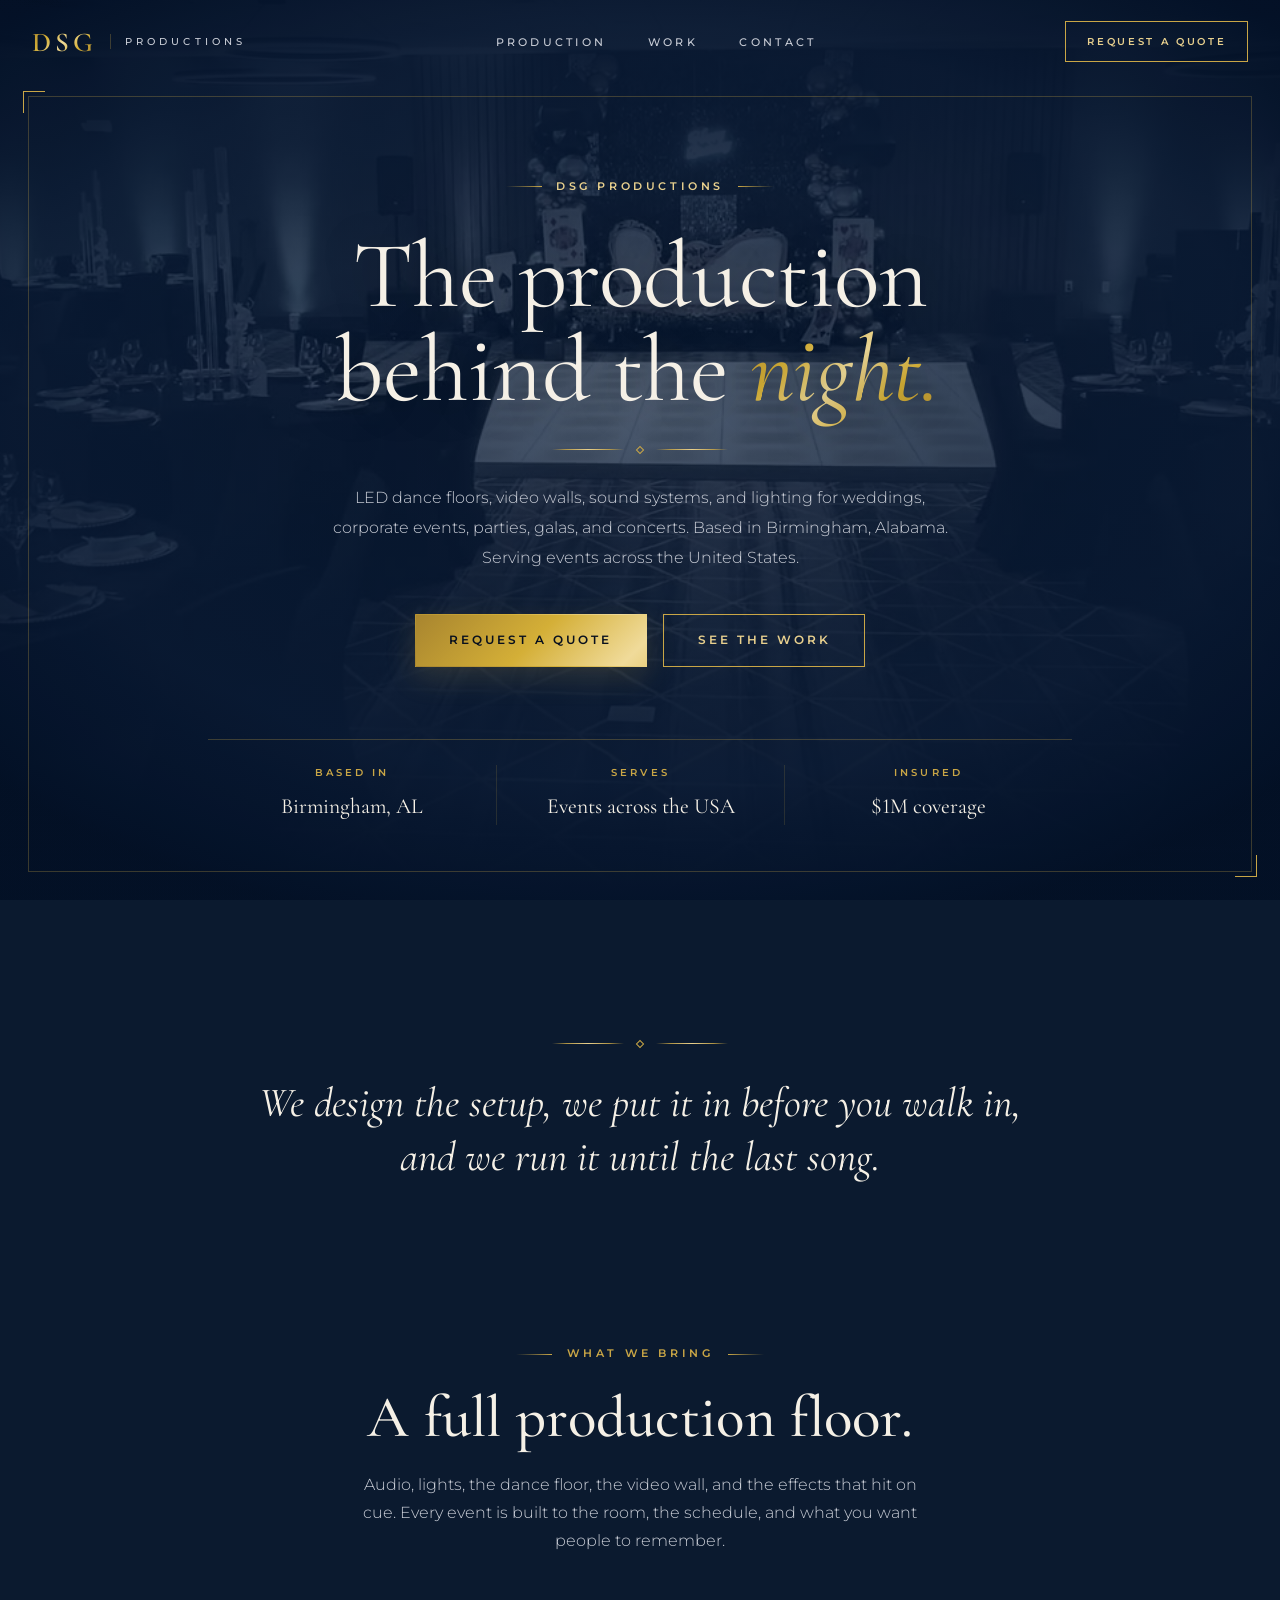
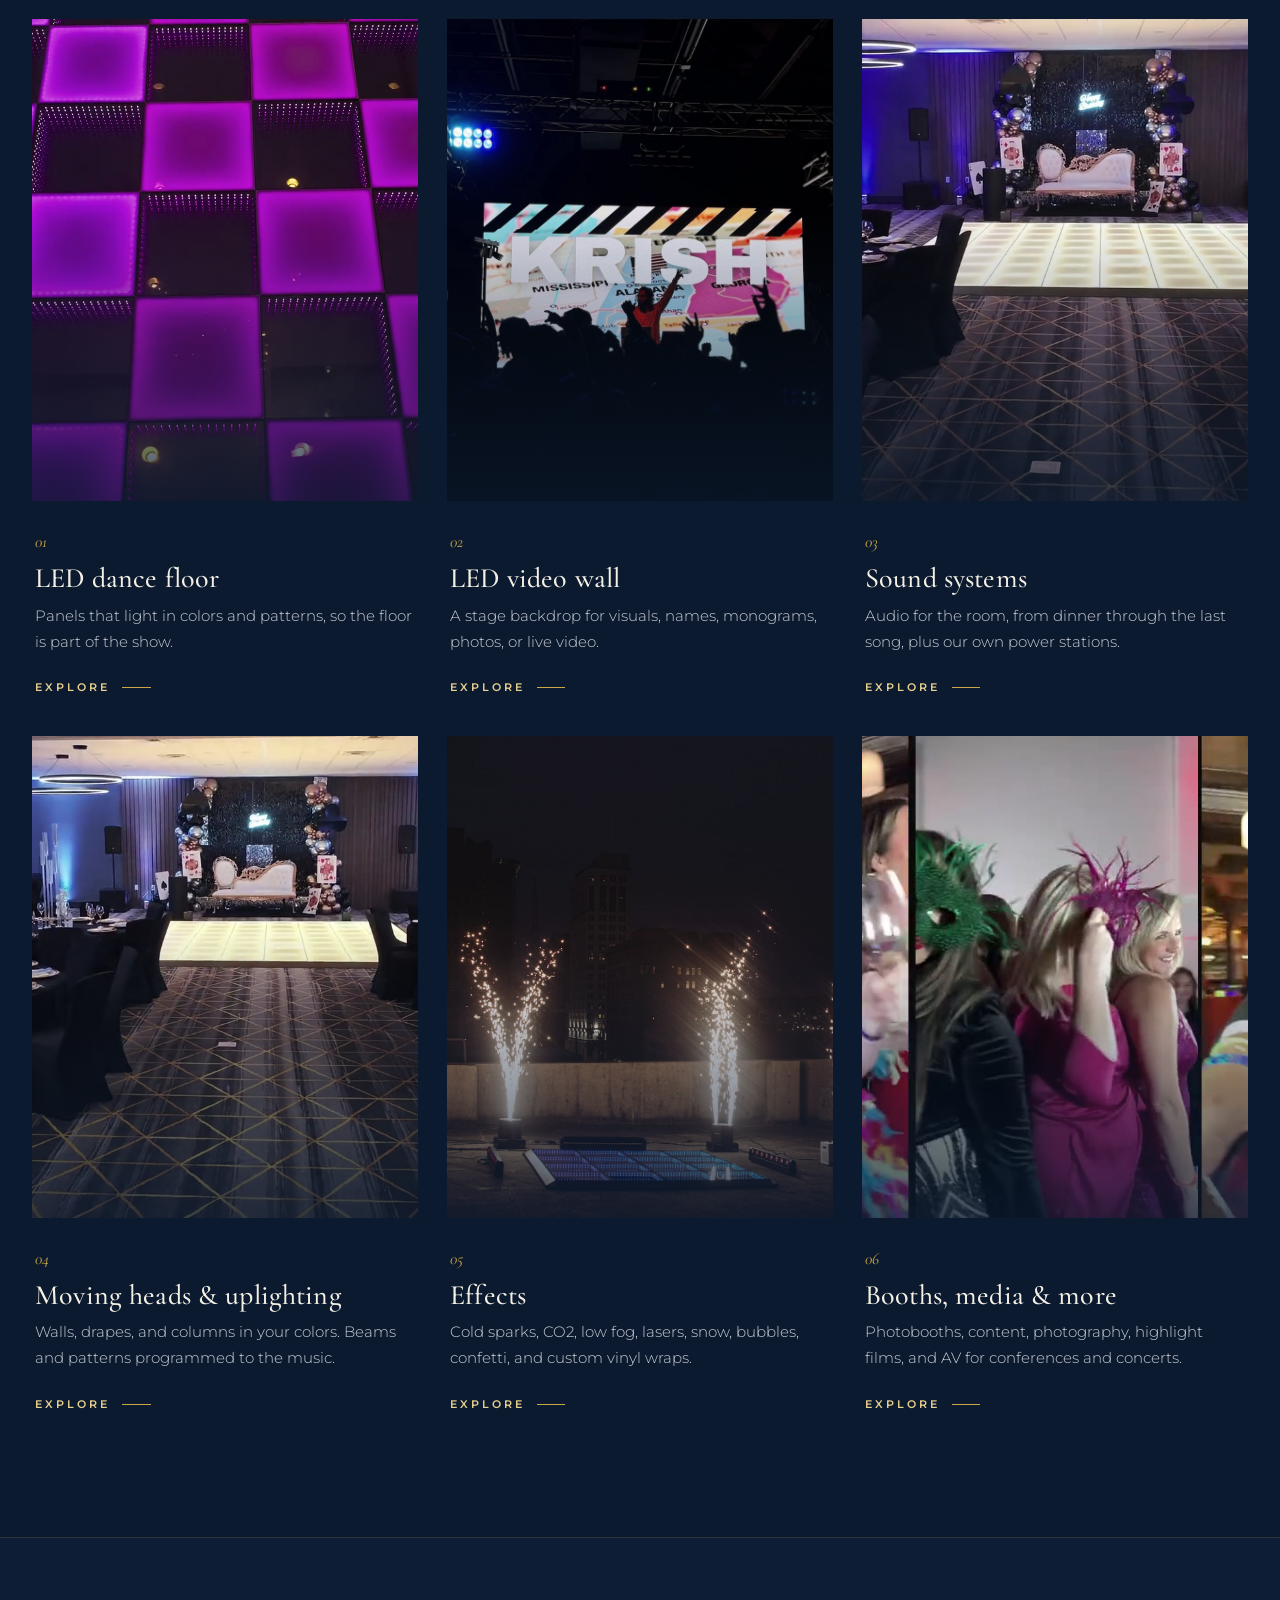
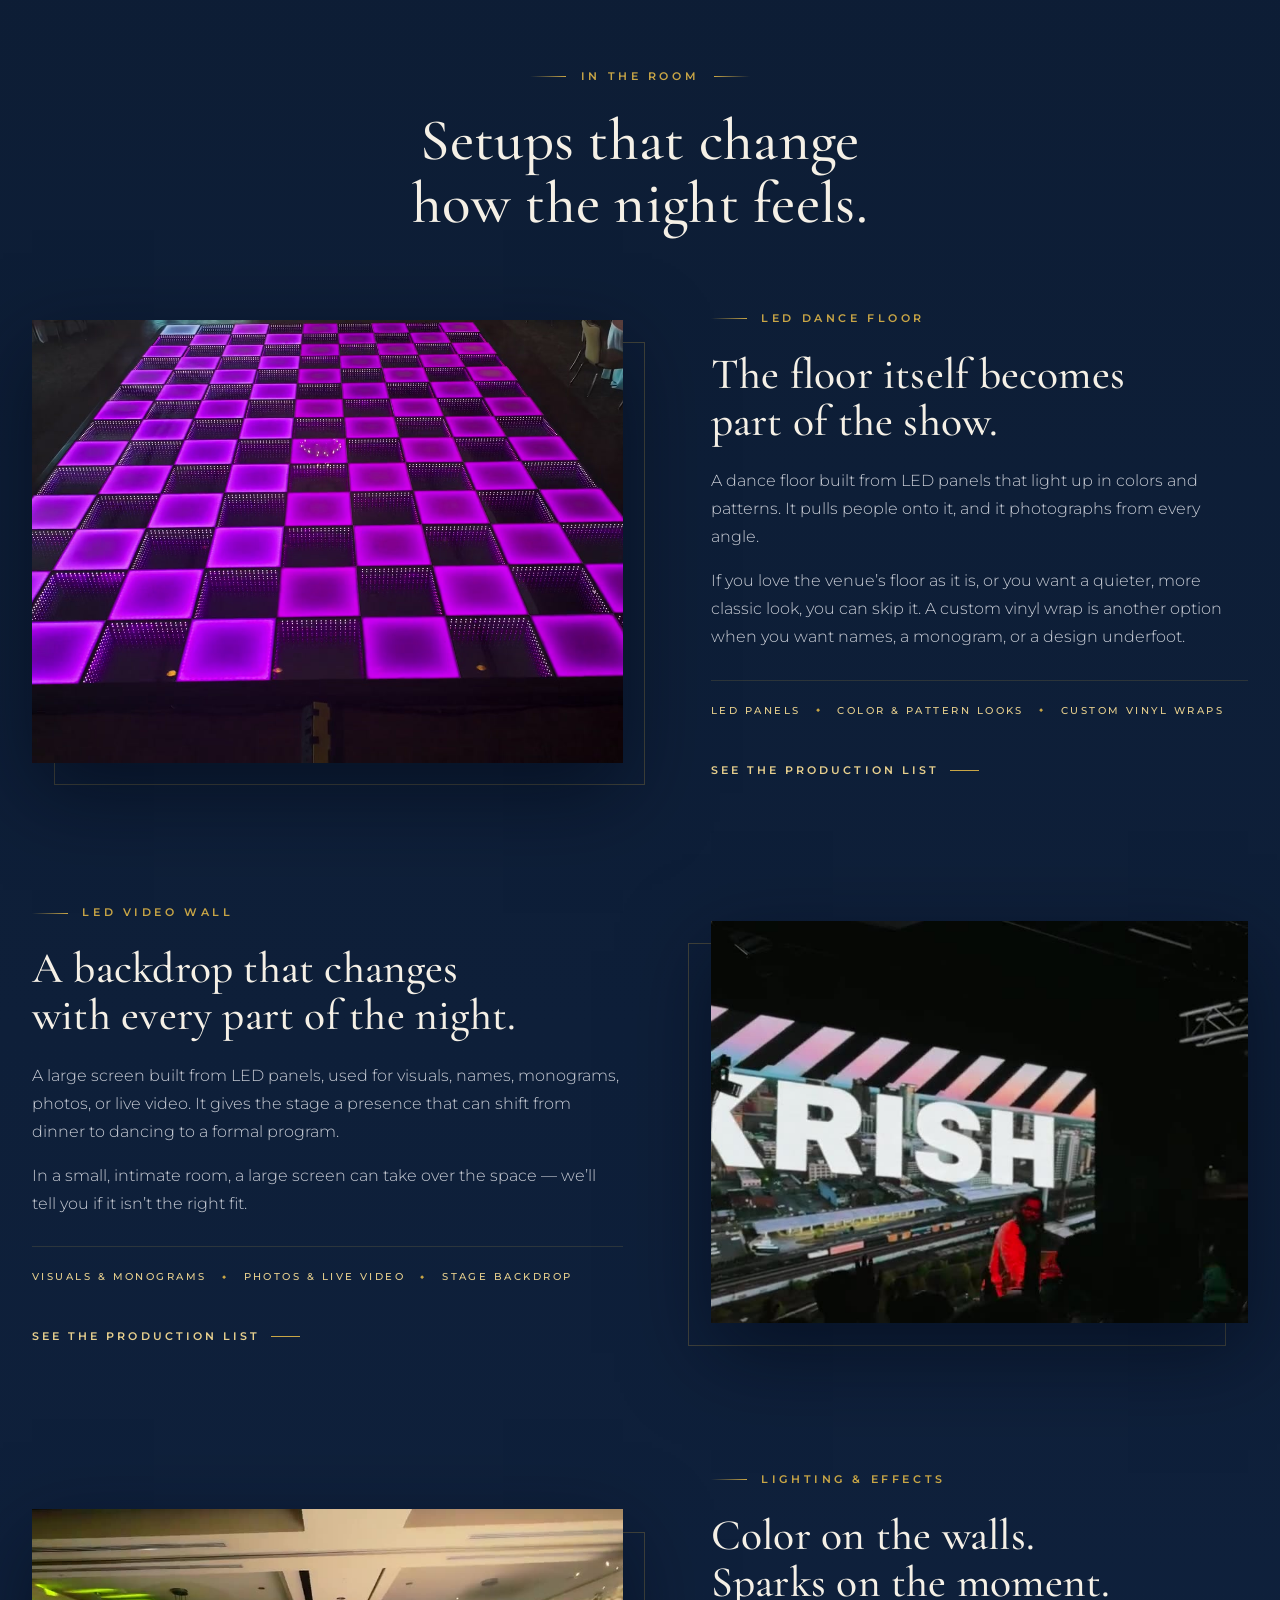
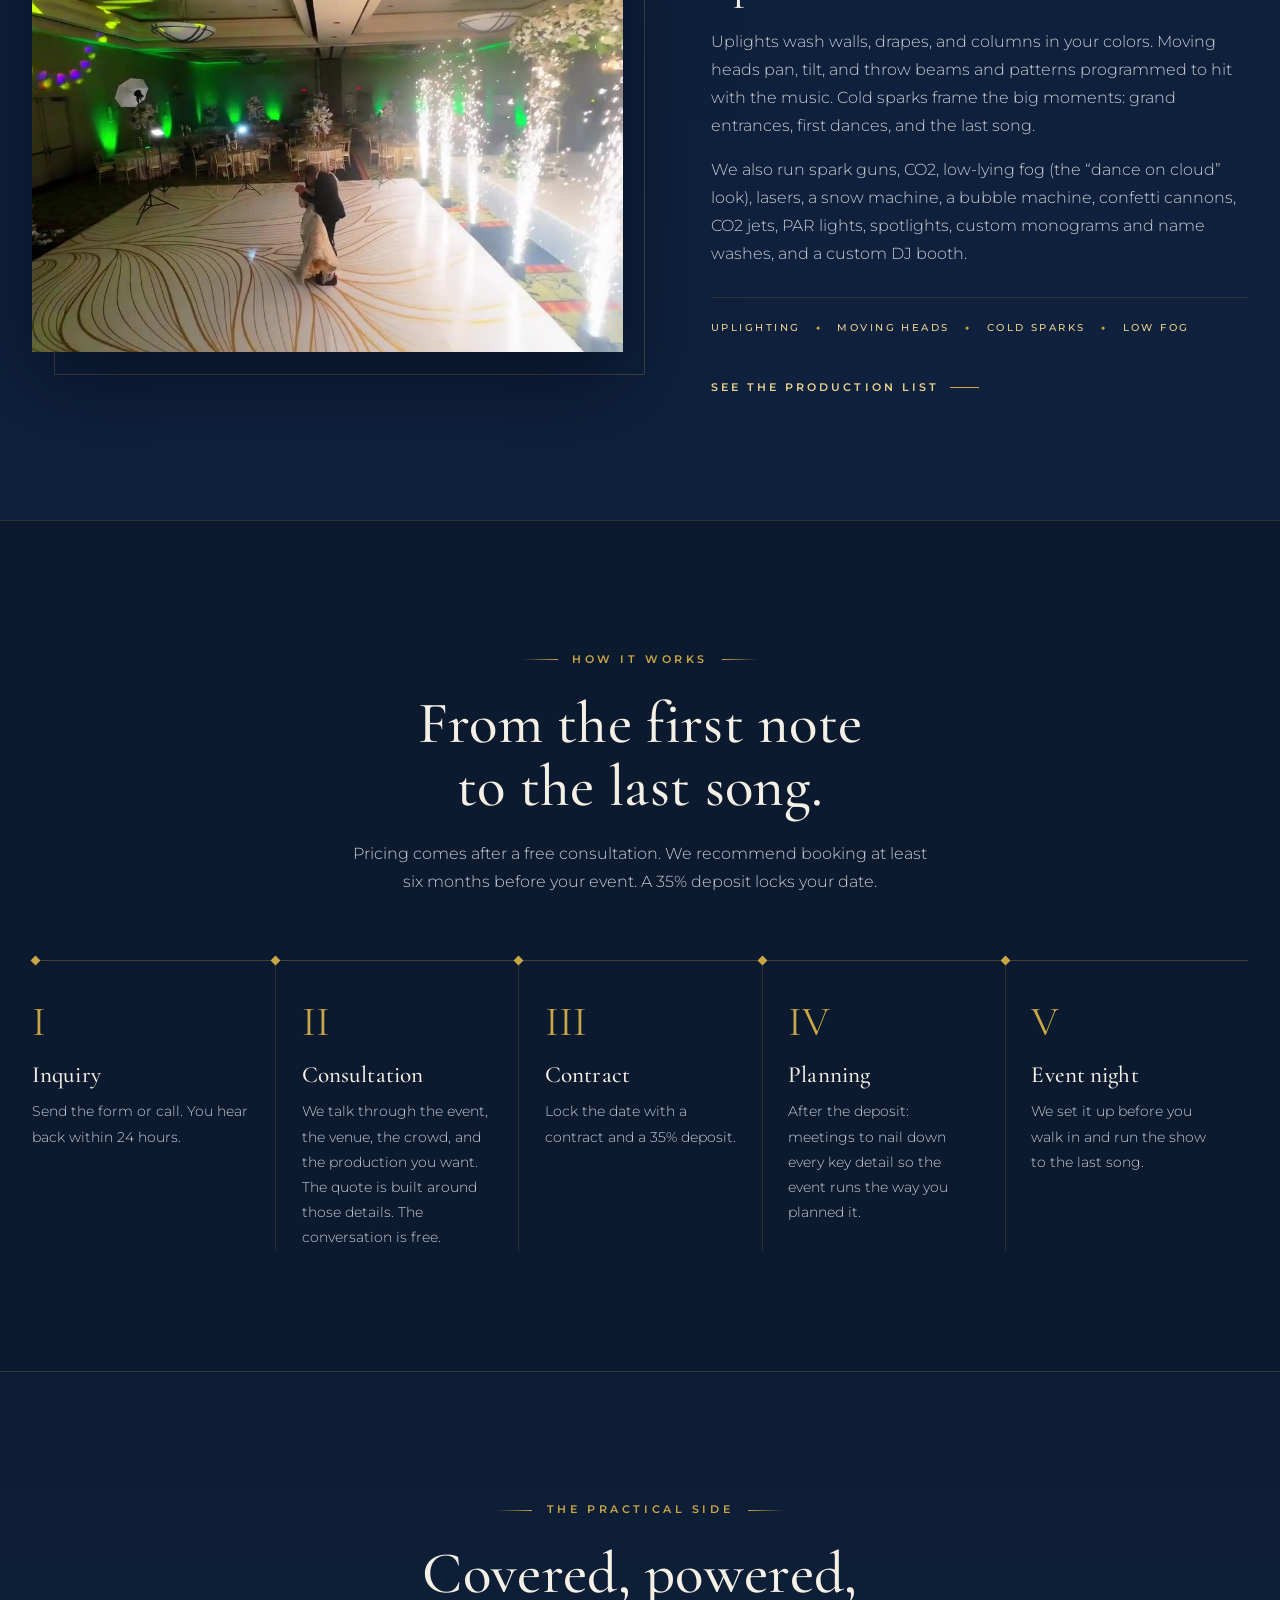
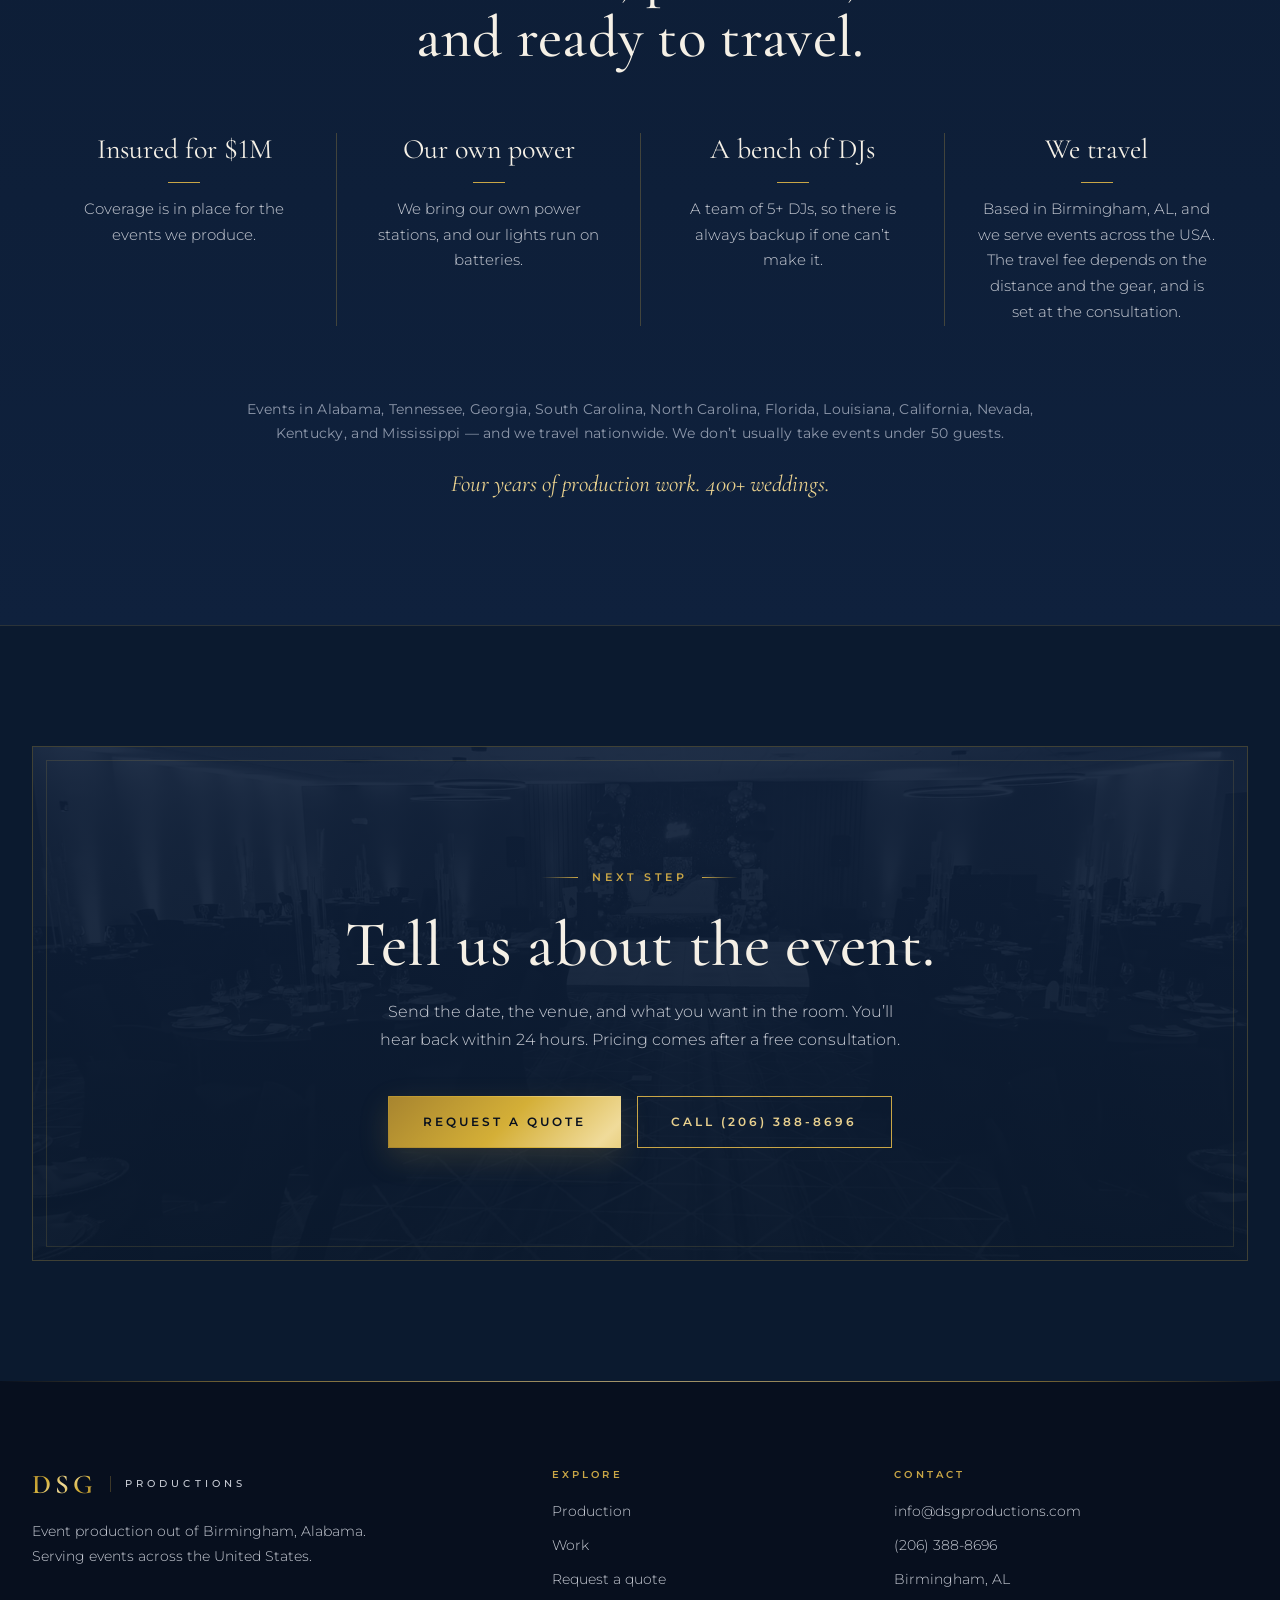
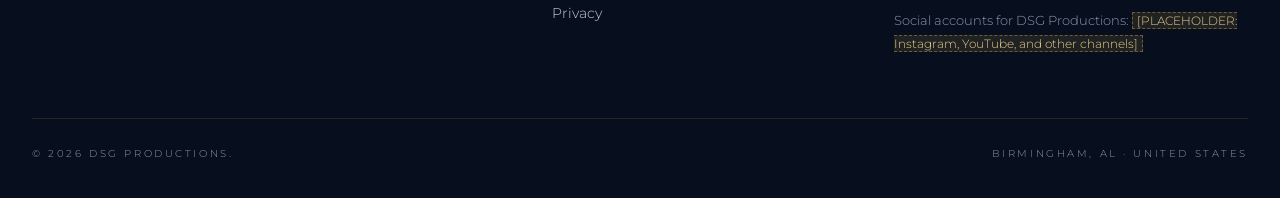
==== commit ec085ed1: "Home: framed navy hero with video slot, numbered service cards, offset-frame features, roman-numeral" ====
--- a/index.html
+++ b/index.html
@@ -68,13 +68,25 @@
   <main id="main">
     <section class="hero">
       <div class="hero-media">
-        <video data-auto muted loop playsinline preload="metadata" poster="media/ballroom-poster.jpg" aria-hidden="true">
+        <!--
+          HERO VIDEO SLOT
+          Krish is sending new hero footage. To swap it in:
+            1. Put the file in /media (for example media/hero.mp4, H.264, muted, ~10–20s loop, under ~6 MB).
+            2. Replace the src on the <source> below with that file.
+            3. Export a still from the clip and set it as the poster="" (shown before the video loads and on reduced-motion).
+          The navy overlay (.hero-overlay) and gold frame sit on top automatically.
+          Current src is the existing LED dance floor ballroom clip; current poster is media/ballroom-poster.jpg.
+        -->
+        <video class="hero-video" data-auto autoplay muted loop playsinline preload="metadata" poster="media/ballroom-poster.jpg" aria-hidden="true">
           <source src="media/led-dance-floor-ballroom.mp4" type="video/mp4">
         </video>
-      </div>
+        <div class="hero-overlay"></div>
+      </div>
+      <div class="hero-frame" aria-hidden="true"></div>
       <div class="wrap hero-copy reveal">
         <p class="kicker">DSG Productions</p>
-        <h1>The production behind the night.</h1>
+        <h1>The production behind the <em>night.</em></h1>
+        <div class="ornament" aria-hidden="true"><span></span></div>
         <p class="lede">LED dance floors, video walls, sound systems, and lighting for weddings, corporate events, parties, galas, and concerts. Based in Birmingham, Alabama. Serving events across the United States.</p>
         <div class="hero-actions">
           <a class="btn btn-gold" href="contact.html">Request a quote</a>
@@ -98,58 +110,65 @@
     </section>
 
     <section class="intro wrap reveal">
+      <div class="ornament" aria-hidden="true"><span></span></div>
       <p>We design the setup, we put it in before you walk in, and we run it until the last song.</p>
     </section>
 
     <section class="wrap">
-      <div class="section-head reveal">
+      <div class="section-head center reveal">
         <p class="kicker">What we bring</p>
         <h2>A full production floor.</h2>
         <p>Audio, lights, the dance floor, the video wall, and the effects that hit on cue. Every event is built to the room, the schedule, and what you want people to remember.</p>
       </div>
       <div class="cap-grid">
         <a class="cap reveal" href="production.html#led-dance-floor">
-          <video data-auto muted loop playsinline preload="metadata" poster="media/led-floor-poster.jpg" aria-hidden="true">
+          <div class="cap-media"><video data-auto muted loop playsinline preload="metadata" poster="media/led-floor-poster.jpg" aria-hidden="true">
             <source src="media/led-dance-floor-mirror.mp4" type="video/mp4">
-          </video>
+          </video></div>
           <div class="cap-body">
             <h3>LED dance floor</h3>
             <p>Panels that light in colors and patterns, so the floor is part of the show.</p>
+            <span class="text-link">Explore</span>
           </div>
         </a>
         <a class="cap reveal" href="production.html#led-video-wall">
-          <img src="media/led-wall-concert.jpg" alt="LED video wall behind a DJ on a concert stage, with the name Krish on screen and a crowd in silhouette" width="768" height="960" loading="lazy">
+          <div class="cap-media"><img src="media/led-wall-concert.jpg" alt="LED video wall behind a DJ on a concert stage, with the name Krish on screen and a crowd in silhouette" width="768" height="960" loading="lazy"></div>
           <div class="cap-body">
             <h3>LED video wall</h3>
             <p>A stage backdrop for visuals, names, monograms, photos, or live video.</p>
+            <span class="text-link">Explore</span>
           </div>
         </a>
         <a class="cap reveal" href="production.html#sound">
-          <img src="media/ballroom-purple.jpg" alt="Ballroom production setup with wall speakers, an LED dance floor, and purple uplighting" width="1600" height="704" loading="lazy">
+          <div class="cap-media"><img src="media/ballroom-purple.jpg" alt="Ballroom production setup with wall speakers, an LED dance floor, and purple uplighting" width="1600" height="704" loading="lazy"></div>
           <div class="cap-body">
             <h3>Sound systems</h3>
             <p>Audio for the room, from dinner through the last song, plus our own power stations.</p>
+            <span class="text-link">Explore</span>
           </div>
         </a>
         <a class="cap reveal" href="production.html#lighting">
-          <img src="media/ballroom-teal.jpg" alt="Event ballroom washed in teal uplighting with a white LED dance floor and ring ceiling fixtures" width="1600" height="704" loading="lazy">
+          <div class="cap-media"><img src="media/ballroom-teal.jpg" alt="Event ballroom washed in teal uplighting with a white LED dance floor and ring ceiling fixtures" width="1600" height="704" loading="lazy"></div>
           <div class="cap-body">
             <h3>Moving heads &amp; uplighting</h3>
             <p>Walls, drapes, and columns in your colors. Beams and patterns programmed to the music.</p>
+            <span class="text-link">Explore</span>
           </div>
         </a>
         <a class="cap reveal" href="production.html#effects">
-          <img src="media/cold-sparks-rooftop-1.jpg" alt="Four cold-spark fountains and a blue LED dance floor set on a rooftop at night, city skyline behind them" width="1600" height="1067" loading="lazy">
+          <div class="cap-media"><img src="media/cold-sparks-rooftop-1.jpg" alt="Four cold-spark fountains and a blue LED dance floor set on a rooftop at night, city skyline behind them" width="1600" height="1067" loading="lazy"></div>
           <div class="cap-body">
             <h3>Effects</h3>
             <p>Cold sparks, CO2, low fog, lasers, snow, bubbles, confetti, and custom vinyl wraps.</p>
+            <span class="text-link">Explore</span>
           </div>
         </a>
         <a class="cap reveal" href="production.html#more">
-          <img src="media/photobooth-poster.jpg" alt="Guests in formal evening wear posing at a party photobooth, including a 360 booth" width="1280" height="720" loading="lazy">
+          <div class="cap-media"><img src="media/photobooth-poster.jpg" alt="Guests in formal evening wear posing at a party photobooth, including a 360 booth" width="1280" height="720" loading="lazy"></div>
           <div class="cap-body">
             <h3>Booths, media &amp; more</h3>
             <p>Photobooths, content, photography, highlight films, and AV for conferences and concerts.</p>
+            <span class="text-link">Explore</span>
           </div>
         </a>
       </div>
@@ -157,7 +176,7 @@
 
     <section class="band">
       <div class="wrap">
-        <div class="section-head reveal">
+        <div class="section-head center reveal">
           <p class="kicker">In the room</p>
           <h2>Setups that change how the night feels.</h2>
         </div>
@@ -178,7 +197,7 @@
               <li class="chip">Color &amp; pattern looks</li>
               <li class="chip">Custom vinyl wraps</li>
             </ul>
-            <a class="btn btn-outline" href="production.html#led-dance-floor">See the production list</a>
+            <a class="text-link" href="production.html#led-dance-floor">See the production list</a>
           </div>
         </article>
 
@@ -198,7 +217,7 @@
               <li class="chip">Photos &amp; live video</li>
               <li class="chip">Stage backdrop</li>
             </ul>
-            <a class="btn btn-outline" href="production.html#led-video-wall">See the production list</a>
+            <a class="text-link" href="production.html#led-video-wall">See the production list</a>
           </div>
         </article>
 
@@ -219,14 +238,14 @@
               <li class="chip">Cold sparks</li>
               <li class="chip">Low fog</li>
             </ul>
-            <a class="btn btn-outline" href="production.html#lighting">See the production list</a>
+            <a class="text-link" href="production.html#lighting">See the production list</a>
           </div>
         </article>
       </div>
     </section>
 
     <section class="wrap">
-      <div class="section-head reveal">
+      <div class="section-head center reveal">
         <p class="kicker">How it works</p>
         <h2>From the first note to the last song.</h2>
         <p>Pricing comes after a free consultation. We recommend booking at least six months before your event. A 35% deposit locks your date.</p>
@@ -257,7 +276,7 @@
 
     <section class="band">
       <div class="wrap">
-        <div class="section-head reveal">
+        <div class="section-head center reveal">
           <p class="kicker">The practical side</p>
           <h2>Covered, powered, and ready to travel.</h2>
         </div>
@@ -279,13 +298,13 @@
             <dd>Based in Birmingham, AL, and we serve events across the USA. The travel fee depends on the distance and the gear, and is set at the consultation.</dd>
           </div>
         </dl>
-        <p class="states reveal" style="margin-top:2rem">Events in Alabama, Tennessee, Georgia, South Carolina, North Carolina, Florida, Louisiana, California, Nevada, Kentucky, and Mississippi — and we travel nationwide. We don’t usually take events under 50 guests.</p>
-        <p class="states reveal" style="margin-top:0.8rem">Four years of production work. 400+ weddings.</p>
+        <p class="states reveal" style="margin-top:4.5rem">Events in Alabama, Tennessee, Georgia, South Carolina, North Carolina, Florida, Louisiana, California, Nevada, Kentucky, and Mississippi — and we travel nationwide. We don’t usually take events under 50 guests.</p>
+        <p class="states states-lead reveal" style="margin-top:1.2rem">Four years of production work. 400+ weddings.</p>
       </div>
     </section>
 
     <section class="cta-band wrap reveal">
-      <p class="kicker">Next step</p>
+      <p class="kicker both">Next step</p>
       <h2>Tell us about the event.</h2>
       <p>Send the date, the venue, and what you want in the room. You’ll hear back within 24 hours. Pricing comes after a free consultation.</p>
       <div class="cta-actions">
--- a/css/style.css
+++ b/css/style.css
@@ -59,6 +59,7 @@
 }
 h1 em, h2 em, h3 em { font-style: italic; color: var(--gold-light); }
 p { margin: 0; }
+h1, h2, h3, h4, dt, dd, .hero-meta, .contact-list, .faq summary { font-variant-numeric: lining-nums; }
 ul, ol { margin: 0; padding: 0; list-style: none; }
 ::selection { background: var(--gold); color: var(--navy-950); }
 :focus-visible { outline: 1px solid var(--gold-light); outline-offset: 3px; }
@@ -98,6 +99,12 @@
   width: 2.25rem; height: 1px;
   background: linear-gradient(90deg, var(--gold), transparent);
 }
+
+.section-head .kicker, .page-hero .kicker, .cta-band .kicker, .feature-copy .kicker, .contact-info .kicker, .hero .kicker {
+  font-size: 0.7rem; font-weight: 600; max-width: none; margin: 0 0 1.4rem;
+}
+.section-head .kicker, .page-hero .kicker, .cta-band .kicker, .feature-copy .kicker, .contact-info .kicker { color: var(--gold); }
+.hero .kicker { margin-bottom: 2rem; }
 
 /* Gold hairline ornament */
 .ornament {
@@ -459,8 +466,10 @@
 .cta-band::after {
   content: ""; position: absolute; inset: 0; z-index: -1;
   background: linear-gradient(180deg, rgba(15,33,61,0.86), rgba(11,26,47,0.94));
-  box-shadow: inset 0 0 0 1px var(--hair), inset 0 0 0 0.9rem rgba(11,26,47,0), inset 0 0 0 calc(0.9rem + 1px) var(--hair-soft);
-}
+  outline: 1px solid var(--hair-soft);
+  outline-offset: -0.9rem;
+}
+.cta-band { border: 1px solid var(--hair); }
 .cta-band h2 { font-size: clamp(2.4rem, 5vw, 4rem); margin-bottom: 1.2rem; }
 .cta-band p { color: var(--ivory-dim); max-width: 34rem; margin: 0 auto; font-weight: 300; }
 .cta-actions { display: flex; flex-wrap: wrap; justify-content: center; gap: 1rem; margin-top: 2.6rem; }
@@ -791,10 +800,10 @@
   .hero .lede { font-size: 0.95rem; }
   .hero .kicker { margin-bottom: 1.4rem; }
   .hero-actions { flex-direction: column; align-items: stretch; max-width: 20rem; margin-inline: auto; margin-top: 2rem; }
-  .hero-meta { margin-top: 3rem; padding-bottom: 2.6rem; }
-  .hero-meta div { padding: 0 0.4rem; }
-  .hero-meta dd { font-size: 1rem; }
-  .hero-meta dt { font-size: 0.52rem; letter-spacing: 0.22em; }
+  .hero-meta { grid-template-columns: 1fr; margin-top: 3rem; padding: 0.4rem 0 2.6rem; max-width: 20rem; }
+  .hero-meta div, .hero-meta div + div { display: flex; justify-content: space-between; align-items: baseline; gap: 1rem; padding: 0.75rem 0.2rem; border-left: 0; border-bottom: 1px solid var(--hair-soft); }
+  .hero-meta dt { margin: 0; font-size: 0.56rem; }
+  .hero-meta dd { font-size: 1.15rem; }
   .intro { padding: 5rem 0 0.5rem; }
   .section-head { margin-bottom: 2.8rem; }
   .cap-grid { grid-template-columns: 1fr; gap: 3rem; }
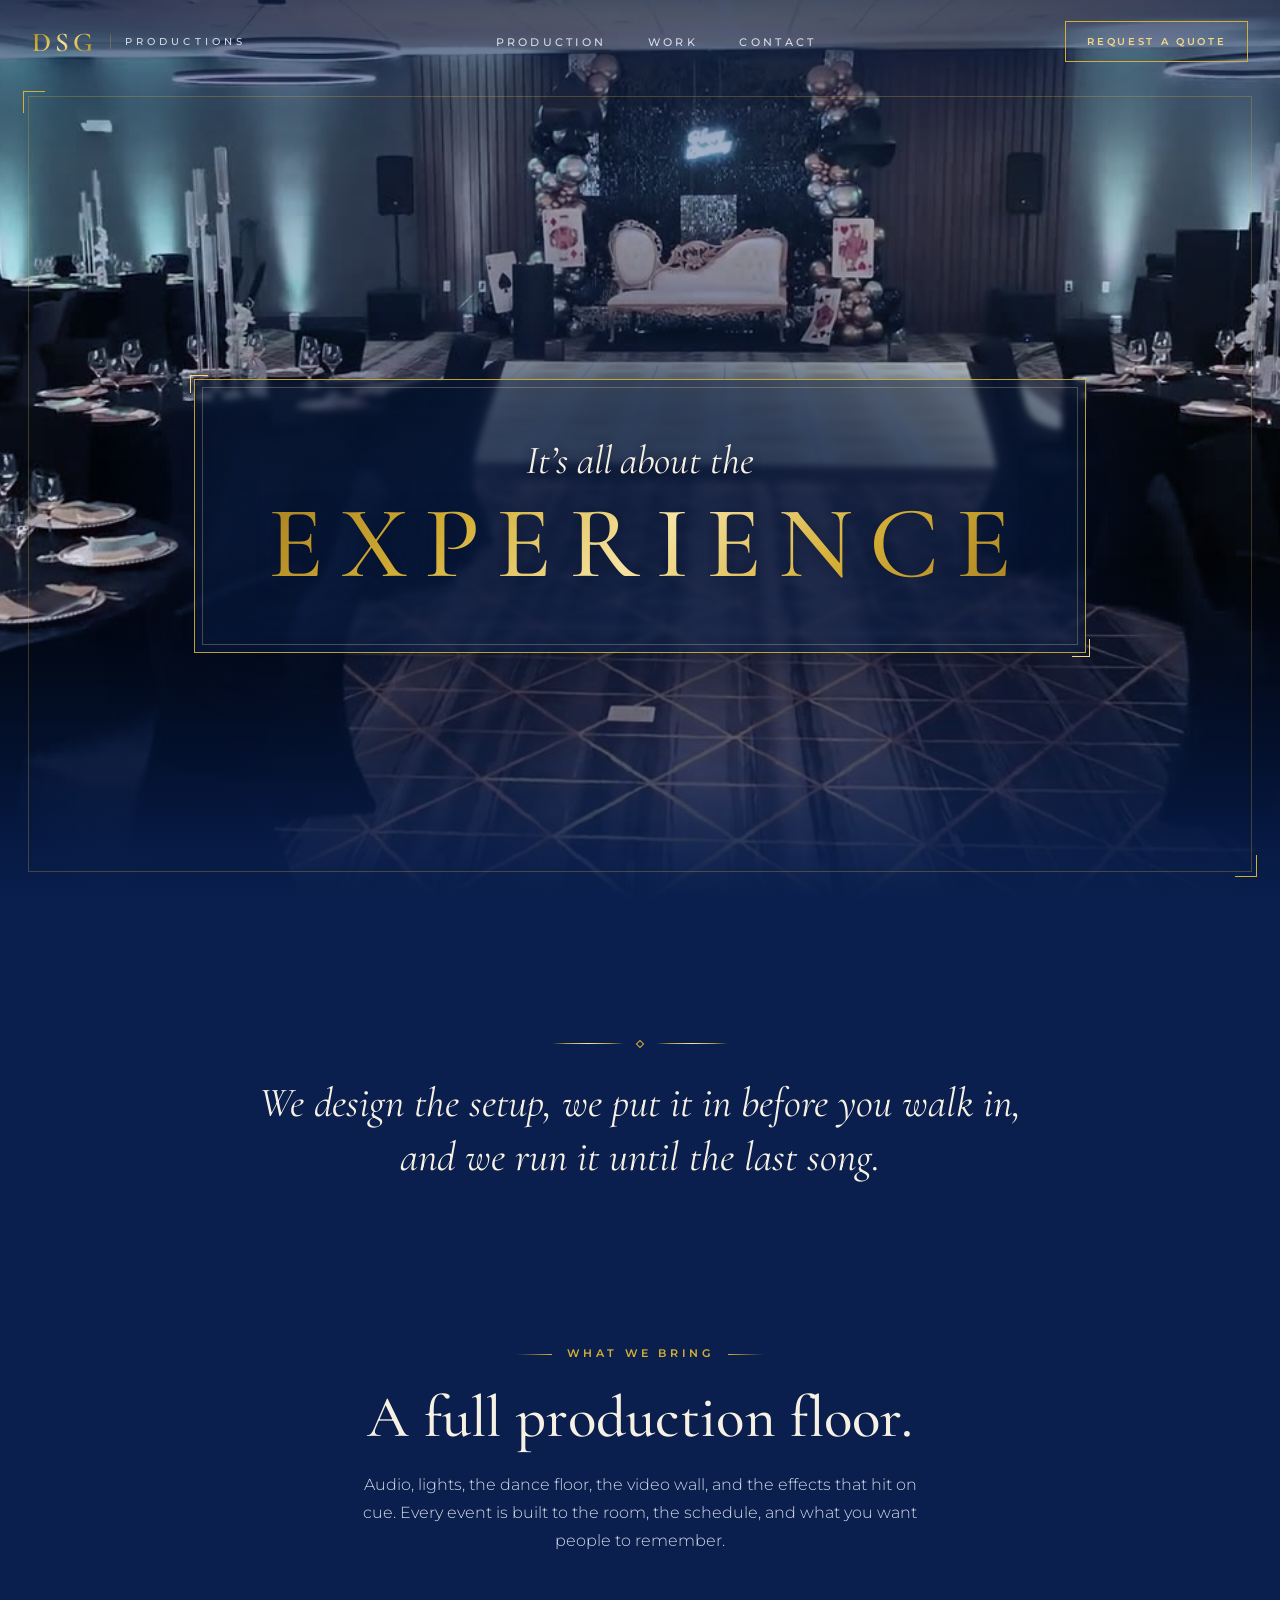
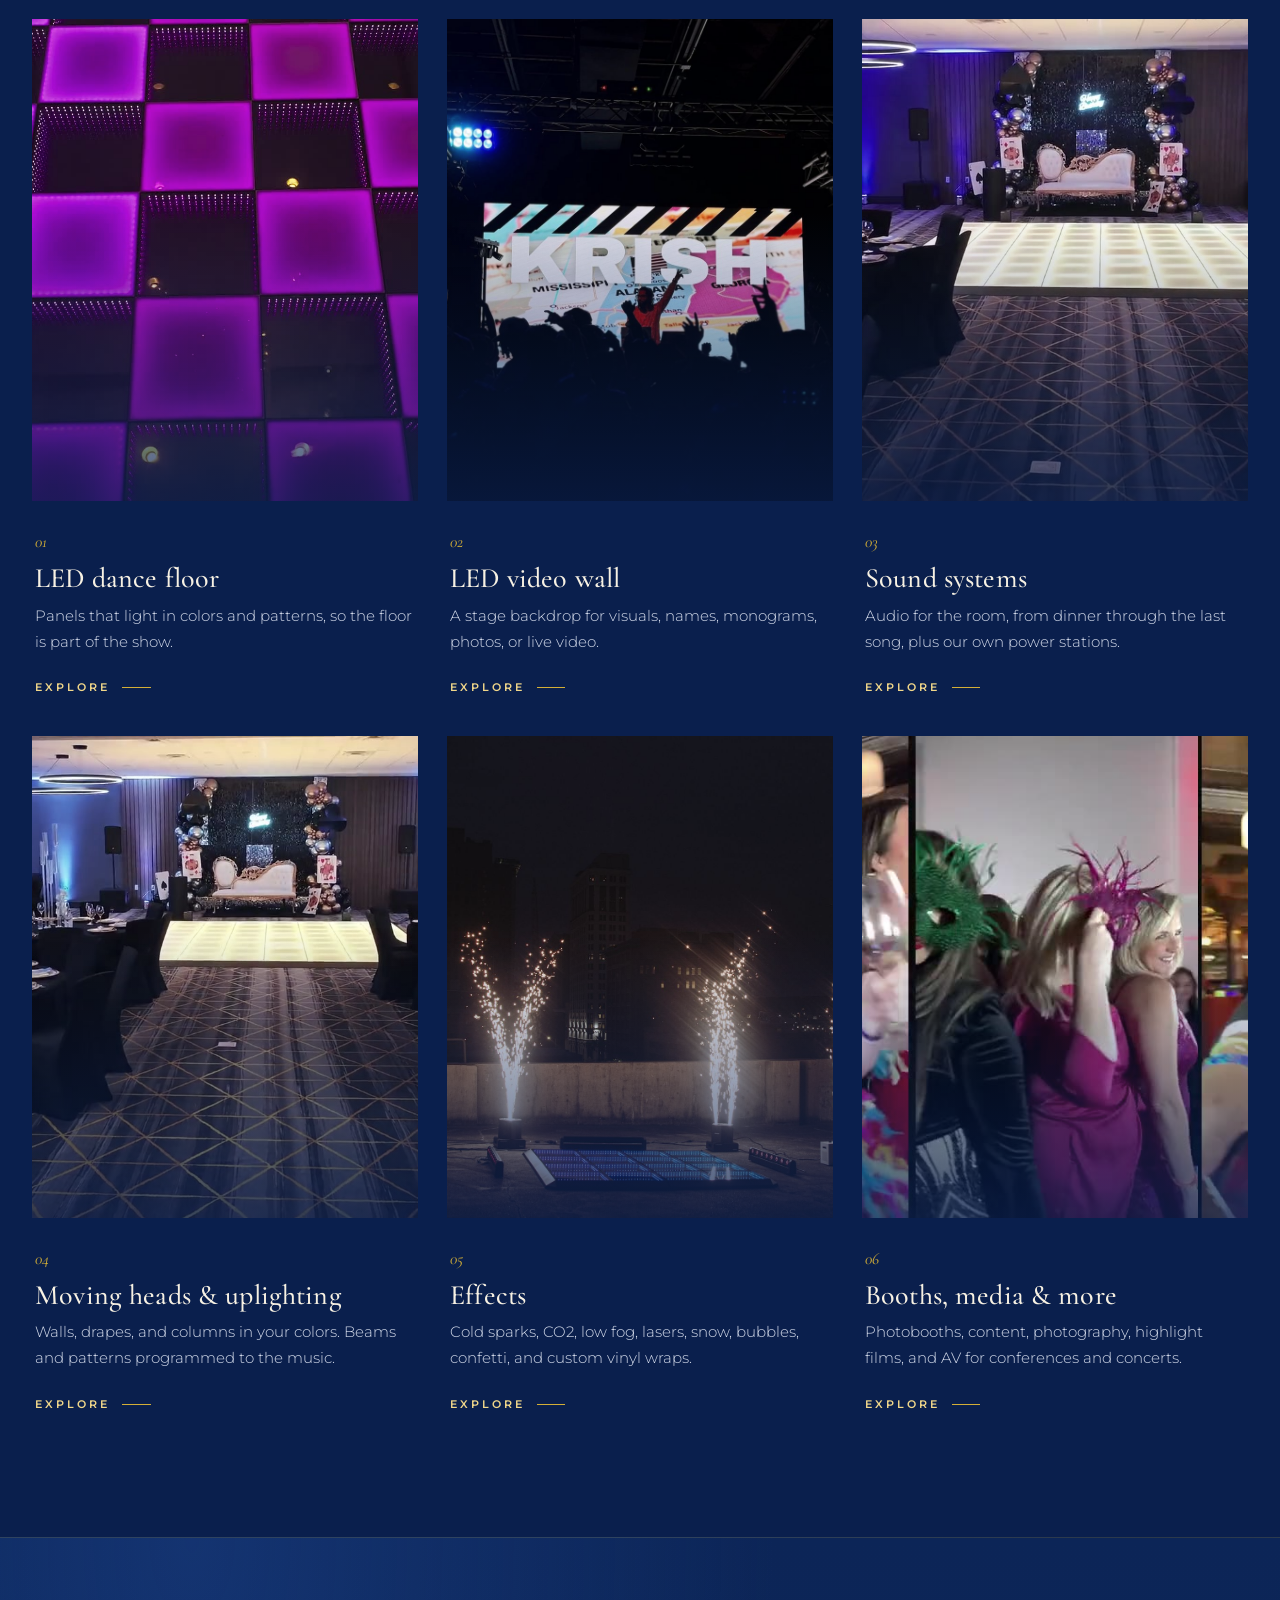
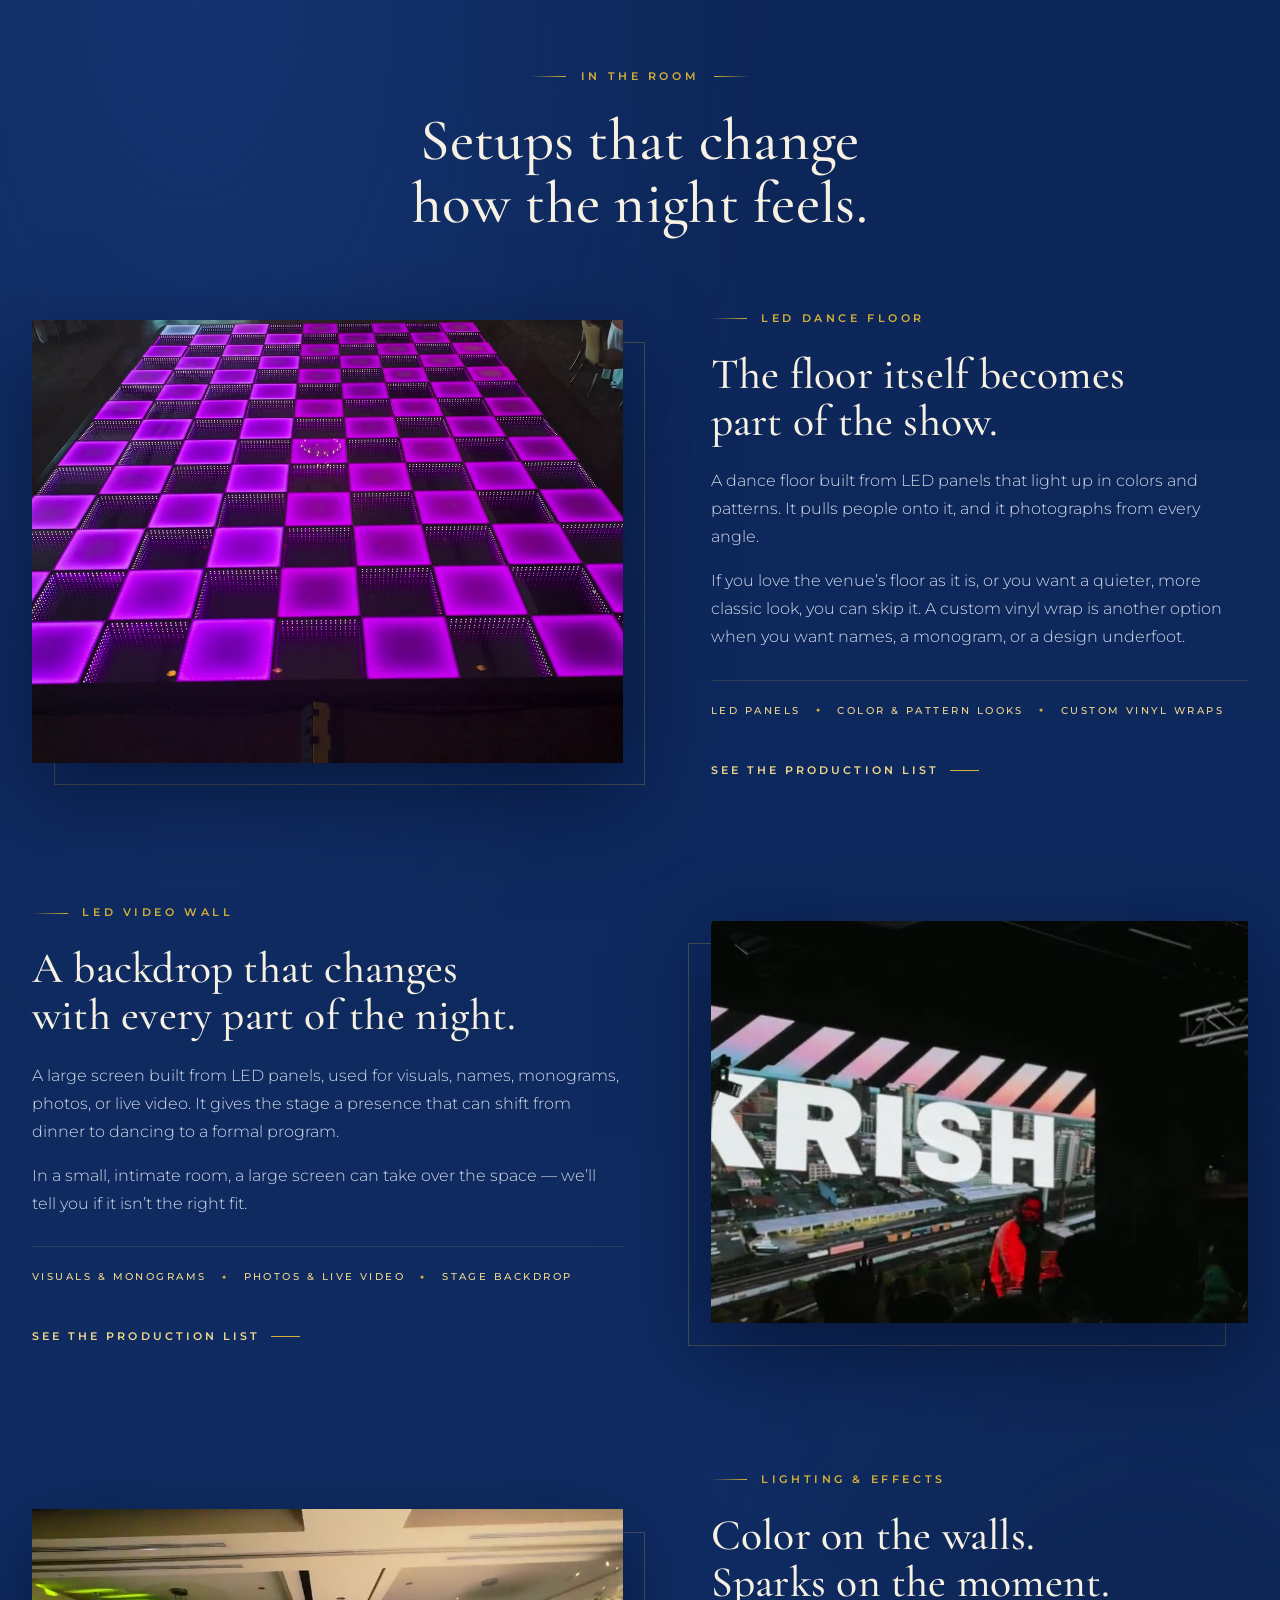
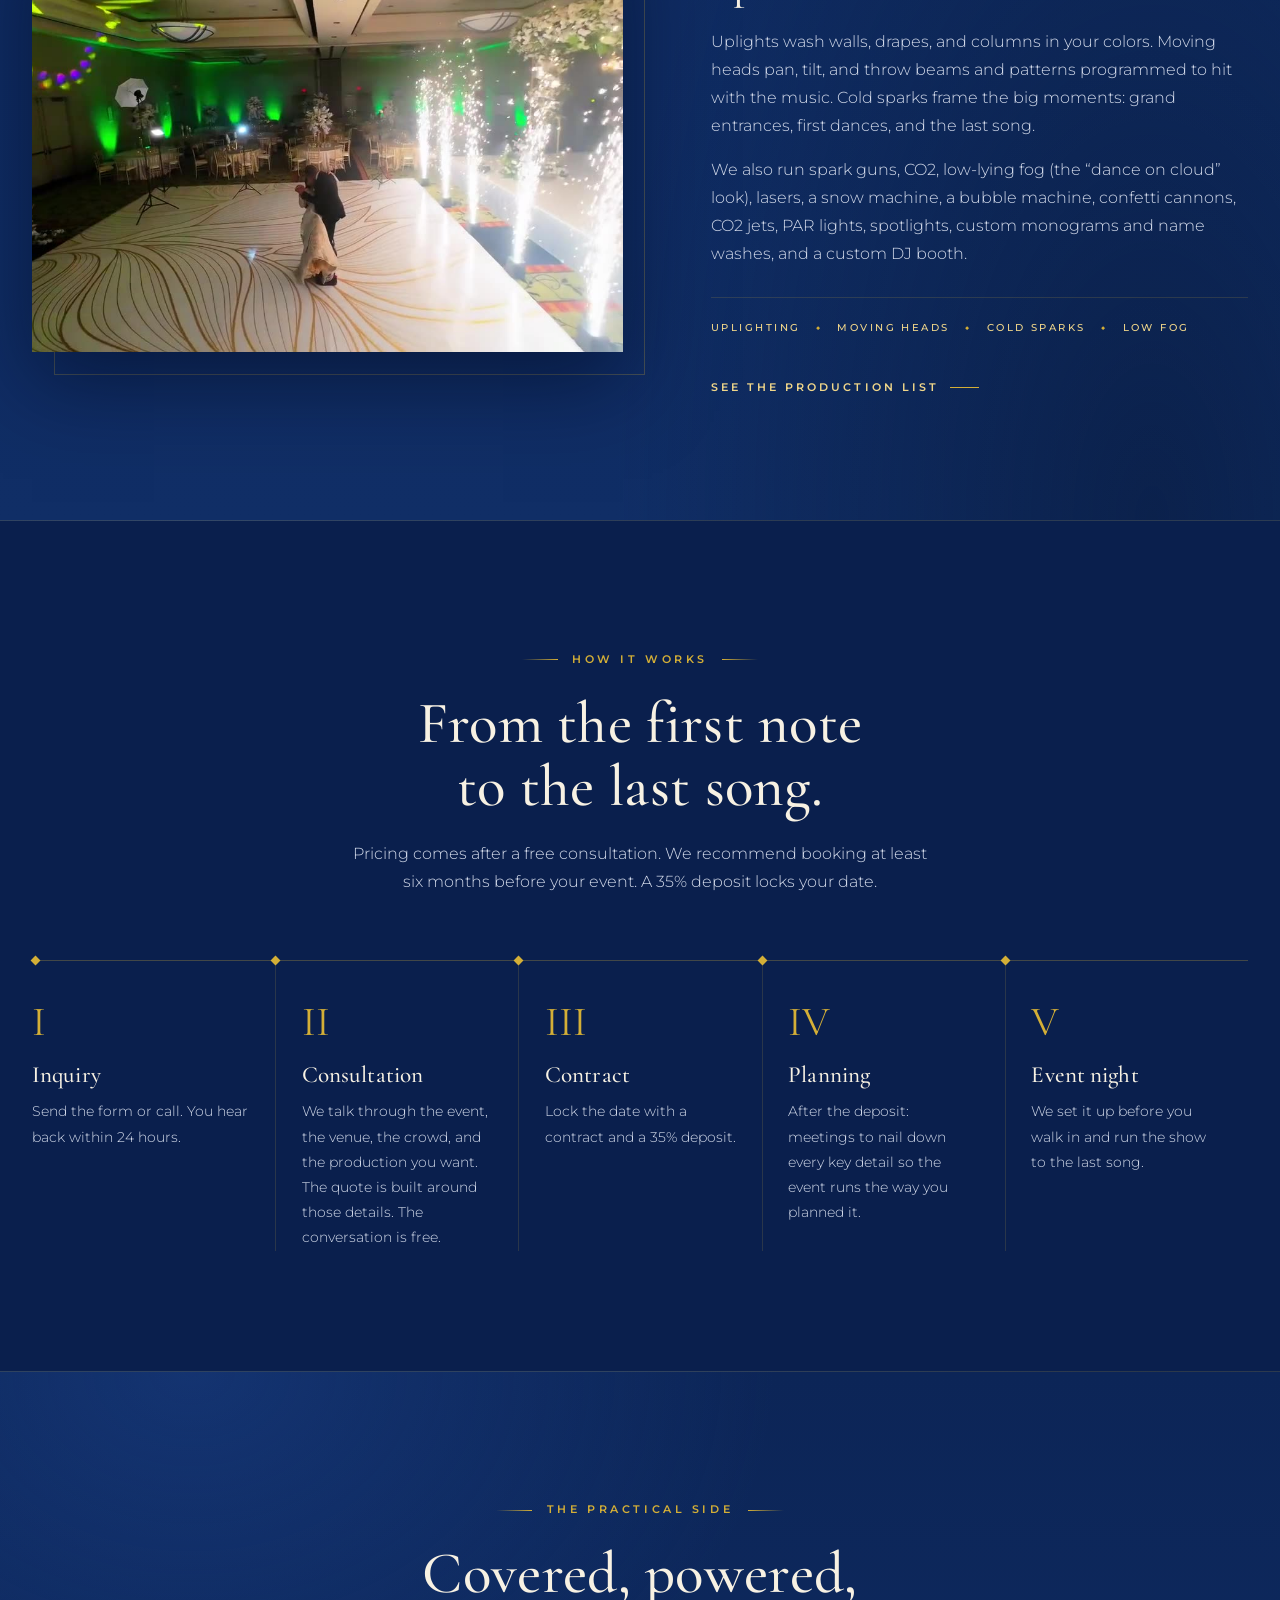
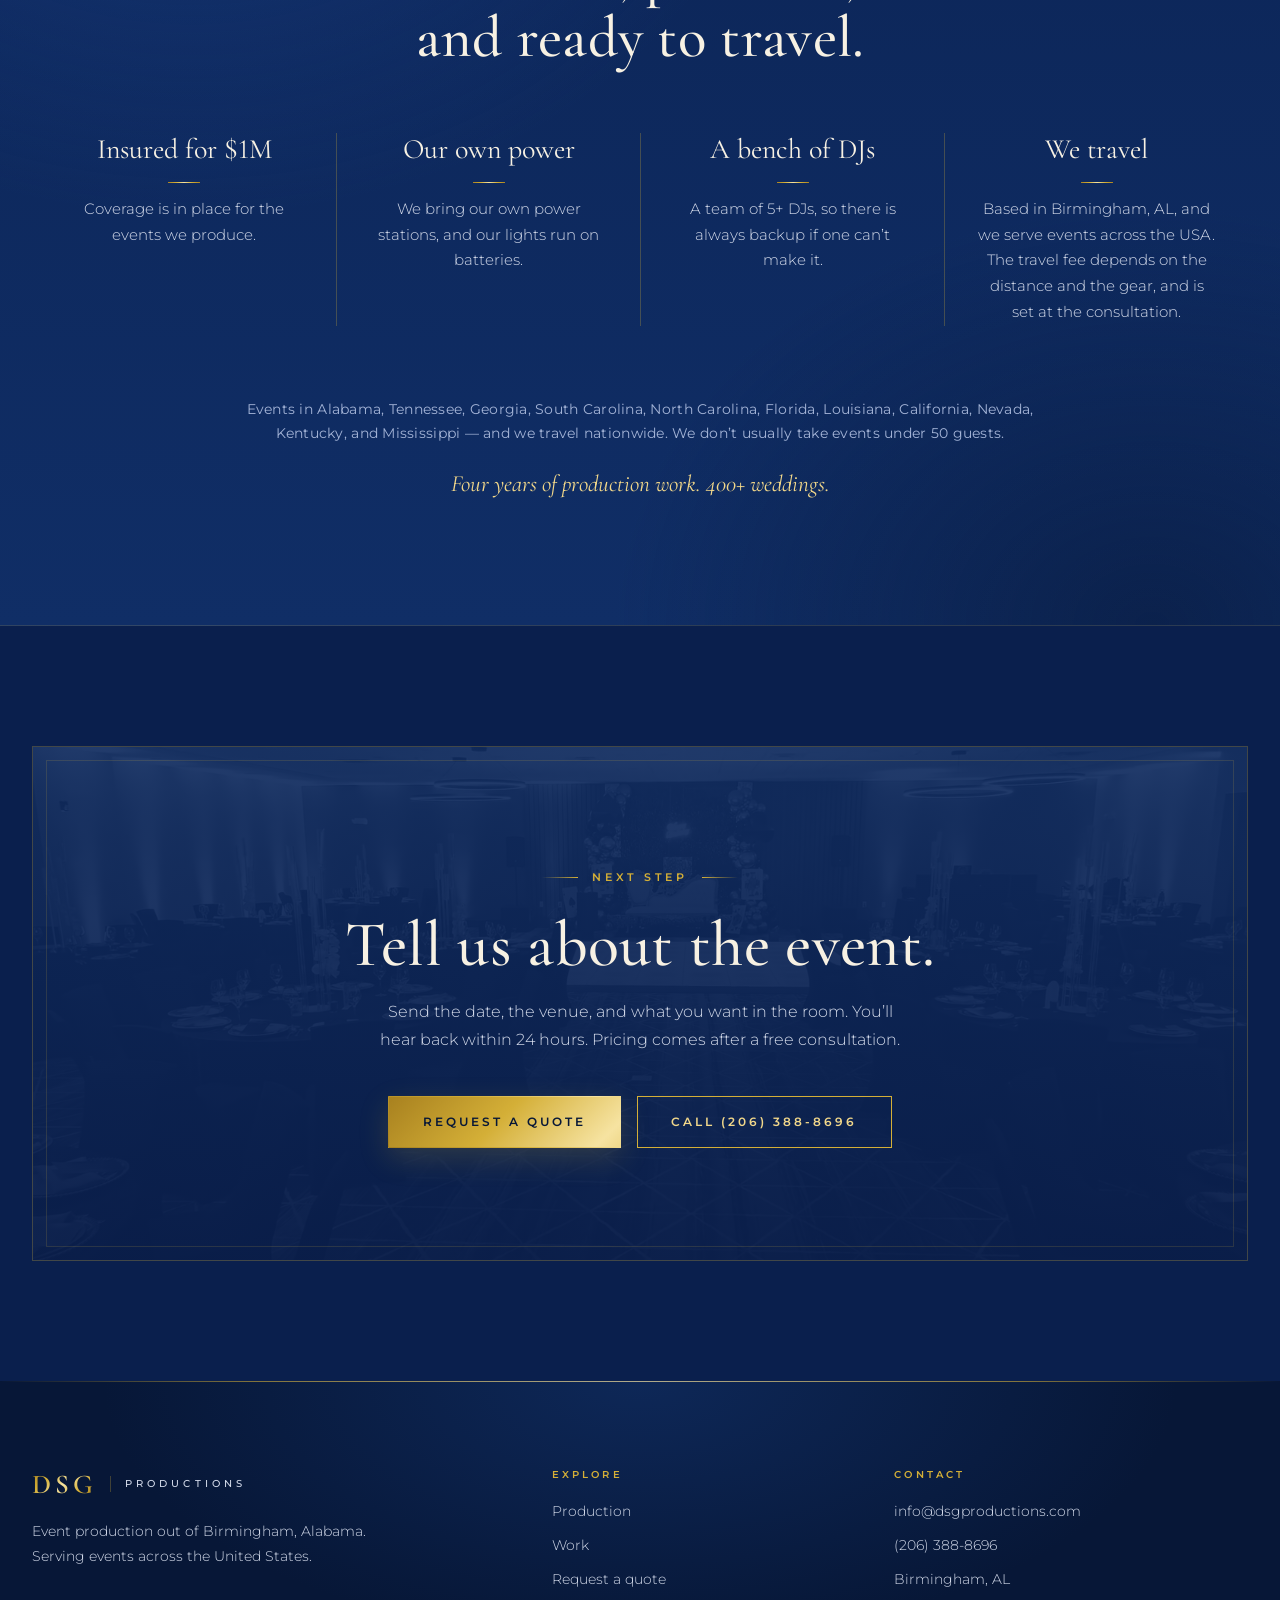
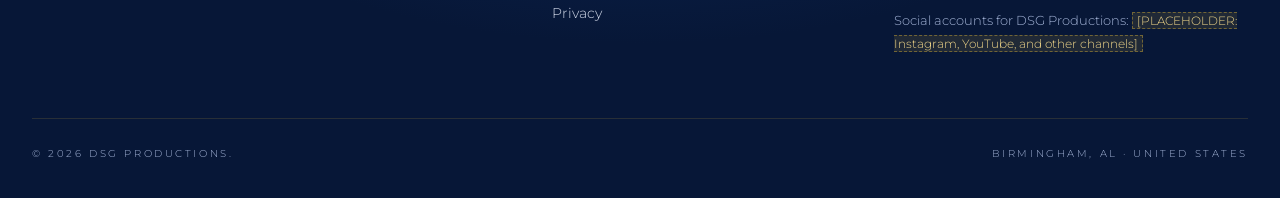
==== commit 3e96640c: "Home hero: only "It's all about the EXPERIENCE" in a gold-framed box over the video" ====
--- a/index.html
+++ b/index.html
@@ -83,29 +83,11 @@
         <div class="hero-overlay"></div>
       </div>
       <div class="hero-frame" aria-hidden="true"></div>
-      <div class="wrap hero-copy reveal">
-        <p class="kicker">DSG Productions</p>
-        <h1>The production behind the <em>night.</em></h1>
-        <div class="ornament" aria-hidden="true"><span></span></div>
-        <p class="lede">LED dance floors, video walls, sound systems, and lighting for weddings, corporate events, parties, galas, and concerts. Based in Birmingham, Alabama. Serving events across the United States.</p>
-        <div class="hero-actions">
-          <a class="btn btn-gold" href="contact.html">Request a quote</a>
-          <a class="btn btn-outline" href="gallery.html">See the work</a>
-        </div>
-        <dl class="hero-meta">
-          <div>
-            <dt>Based in</dt>
-            <dd>Birmingham, AL</dd>
-          </div>
-          <div>
-            <dt>Serves</dt>
-            <dd>Events across the USA</dd>
-          </div>
-          <div>
-            <dt>Insured</dt>
-            <dd>$1M coverage</dd>
-          </div>
-        </dl>
+      <div class="wrap hero-copy hero-statement reveal">
+        <h1 class="experience-box">
+          <span class="xp-lead">It’s all about the</span>
+          <span class="xp-word">EXPERIENCE</span>
+        </h1>
       </div>
     </section>
 
--- a/css/style.css
+++ b/css/style.css
@@ -1,24 +1,24 @@
 /* DSG Productions — navy & gold. Static site, no build step. */
 :root {
-  --navy-950: #070F1E;
-  --navy-900: #0B1A2F;
-  --navy-850: #0D1D35;
-  --navy-800: #0F213D;
-  --navy-700: #13294B;
-  --navy-600: #1C3762;
-  --ivory: #F5F0E6;
-  --ivory-dim: #C9CDD6;
-  --ivory-mute: #8D97AA;
-  --gold: #C9A646;
-  --gold-bright: #D4AF37;
-  --gold-light: #E8D08E;
-  --gold-deep: #A8852F;
-  --gold-grad: linear-gradient(135deg, #A8852F 0%, #D4AF37 28%, #F0DB9A 50%, #D4AF37 72%, #A8852F 100%);
-  --gold-line: linear-gradient(90deg, transparent, rgba(201,166,70,0.85) 20%, rgba(232,208,142,1) 50%, rgba(201,166,70,0.85) 80%, transparent);
-  --hair: rgba(201, 166, 70, 0.28);
-  --hair-soft: rgba(201, 166, 70, 0.16);
-  --line: rgba(245, 240, 230, 0.10);
-  --shadow: 0 30px 80px rgba(2, 8, 20, 0.55);
+  --navy-950: #071737;
+  --navy-900: #0A1F4D;
+  --navy-850: #0C2557;
+  --navy-800: #102E66;
+  --navy-700: #133572;
+  --navy-600: #1D4590;
+  --ivory: #F7F1E3;
+  --ivory-dim: #D3DAEA;
+  --ivory-mute: #A3B3D6;
+  --gold: #D4AF37;
+  --gold-bright: #E0BC48;
+  --gold-light: #F1D78A;
+  --gold-deep: #A8811F;
+  --gold-grad: linear-gradient(135deg, #A8811F 0%, #D4AF37 26%, #F6E3A1 50%, #D4AF37 74%, #A8811F 100%);
+  --gold-line: linear-gradient(90deg, transparent, rgba(212,175,55,0.85) 20%, rgba(246,227,161,1) 50%, rgba(212,175,55,0.85) 80%, transparent);
+  --hair: rgba(212,175,55, 0.28);
+  --hair-soft: rgba(212,175,55, 0.16);
+  --line: rgba(247,241,227, 0.10);
+  --shadow: 0 30px 80px rgba(2,10,32, 0.55);
   --header: 5.25rem;
   --wrap: 76rem;
   --narrow: 46rem;
@@ -35,7 +35,11 @@
 }
 body {
   margin: 0;
-  background: var(--navy-900);
+  background-color: var(--navy-900);
+  background-image:
+    radial-gradient(ellipse 120% 60% at 50% 0%, rgba(29,69,144,0.35), transparent 70%),
+    radial-gradient(ellipse 90% 50% at 100% 100%, rgba(19,53,114,0.45), transparent 70%);
+  background-attachment: fixed;
   color: var(--ivory);
   font-family: var(--sans);
   font-size: 1rem;
@@ -57,7 +61,11 @@
   margin: 0;
   color: var(--ivory);
 }
-h1 em, h2 em, h3 em { font-style: italic; color: var(--gold-light); }
+h1 em, h2 em, h3 em {
+  font-style: italic; color: var(--gold-light);
+  background: var(--gold-grad); -webkit-background-clip: text; background-clip: text; color: transparent;
+  padding-right: 0.06em;
+}
 p { margin: 0; }
 h1, h2, h3, h4, dt, dd, .hero-meta, .contact-list, .faq summary { font-variant-numeric: lining-nums; }
 ul, ol { margin: 0; padding: 0; list-style: none; }
@@ -136,17 +144,17 @@
   cursor: pointer;
   transition: background 0.4s var(--ease), color 0.4s var(--ease), border-color 0.4s var(--ease), box-shadow 0.4s var(--ease);
 }
-.btn:hover { background: rgba(201,166,70,0.1); color: var(--ivory); border-color: var(--gold-light); }
+.btn:hover { background: rgba(212,175,55,0.1); color: var(--ivory); border-color: var(--gold-light); }
 .btn-gold {
   background: var(--gold-grad);
   background-size: 200% 100%;
   background-position: 0% 0;
   border-color: transparent;
   color: var(--navy-950);
-  box-shadow: 0 10px 30px rgba(201,166,70,0.18);
+  box-shadow: 0 10px 30px rgba(212,175,55,0.18);
   transition: background-position 0.8s var(--ease), box-shadow 0.4s var(--ease), color 0.4s;
 }
-.btn-gold:hover { background-position: 100% 0; color: var(--navy-950); box-shadow: 0 14px 40px rgba(201,166,70,0.3); }
+.btn-gold:hover { background-position: 100% 0; color: var(--navy-950); box-shadow: 0 14px 40px rgba(212,175,55,0.3); }
 .btn-outline, .btn-primary { /* legacy names map to the gold outline style */ }
 .btn-header { min-height: 2.6rem; padding: 0.6rem 1.3rem; font-size: 0.64rem; }
 .btn[disabled] { opacity: 0.6; cursor: progress; }
@@ -173,7 +181,7 @@
 }
 .site-header.is-scrolled,
 .site-header.is-solid {
-  background: rgba(7, 15, 30, 0.9);
+  background: rgba(7,23,55, 0.9);
   backdrop-filter: blur(14px);
   -webkit-backdrop-filter: blur(14px);
   border-bottom-color: var(--hair-soft);
@@ -268,20 +276,21 @@
 .hero-media video,
 .hero-media img {
   width: 100%; height: 100%; object-fit: cover;
-  filter: saturate(0.55) brightness(0.9);
+  filter: saturate(0.95) contrast(1.04);
   transform: scale(1.04);
   animation: heroDrift 24s var(--ease) infinite alternate;
 }
 @keyframes heroDrift { to { transform: scale(1.1); } }
 .hero-overlay {
   position: absolute; inset: 0;
+  /* Light touch: darker only at the top (header), behind the headline, and at the bottom edge, so the footage stays the focal point. */
   background:
-    radial-gradient(ellipse 70% 60% at 50% 45%, rgba(11,26,47,0.35) 0%, rgba(11,26,47,0.78) 70%, rgba(7,15,30,0.95) 100%),
-    linear-gradient(180deg, rgba(7,15,30,0.85) 0%, rgba(11,26,47,0.45) 30%, rgba(11,26,47,0.6) 70%, var(--navy-900) 100%);
-}
-.hero-overlay::after { /* navy tint */
+    radial-gradient(ellipse 46% 34% at 50% 42%, rgba(7,23,55,0.42) 0%, rgba(7,23,55,0.18) 60%, rgba(7,23,55,0) 100%),
+    linear-gradient(180deg, rgba(7,23,55,0.72) 0%, rgba(7,23,55,0.22) 18%, rgba(7,23,55,0.08) 38%, rgba(7,23,55,0.08) 62%, rgba(10,31,77,0.6) 86%, var(--navy-900) 100%);
+}
+.hero-overlay::after { /* faint navy tone so the footage sits in the palette */
   content: ""; position: absolute; inset: 0;
-  background: #0F213D; mix-blend-mode: color; opacity: 0.55;
+  background: #0C2557; mix-blend-mode: color; opacity: 0.28;
 }
 .hero-frame {
   position: absolute; inset: calc(var(--header) + 0.75rem) 1.75rem 1.75rem;
@@ -293,7 +302,15 @@
 }
 .hero-frame::before { top: -6px; left: -6px; border-right: 0; border-bottom: 0; }
 .hero-frame::after { bottom: -6px; right: -6px; border-left: 0; border-top: 0; }
-.hero-copy { max-width: 60rem; margin-inline: auto; padding: 2rem 0 1rem; }
+.hero-copy { position: relative; max-width: 60rem; margin-inline: auto; padding: 2rem 0 1rem; }
+/* Soft navy halo that sits only behind the words, so the video stays bright everywhere else */
+.hero-copy::before {
+  content: ""; position: absolute; z-index: -1; pointer-events: none;
+  inset: -8% -12% -10%;
+  background: radial-gradient(closest-side, rgba(7,23,55,0.66) 0%, rgba(7,23,55,0.5) 55%, rgba(7,23,55,0.22) 80%, rgba(7,23,55,0) 100%);
+}
+.hero .btn:not(.btn-gold) { background: rgba(7,23,55,0.5); backdrop-filter: blur(6px); -webkit-backdrop-filter: blur(6px); }
+.hero .btn:not(.btn-gold):hover { background: rgba(7,23,55,0.7); }
 .hero .kicker { color: var(--gold-light); margin-bottom: 2rem; }
 .hero .kicker::after { content: ""; width: 2.25rem; height: 1px; background: linear-gradient(90deg, var(--gold), transparent); }
 .hero h1 {
@@ -302,7 +319,7 @@
   line-height: 1.0;
   letter-spacing: -0.005em;
   text-wrap: balance;
-  text-shadow: 0 4px 40px rgba(0,0,0,0.35);
+  text-shadow: 0 2px 6px rgba(3,12,38,0.55), 0 8px 44px rgba(3,12,38,0.6);
 }
 .hero h1 em {
   font-weight: 400;
@@ -312,9 +329,12 @@
 }
 .hero .lede {
   max-width: 40rem; margin: 0 auto;
-  font-size: 1.02rem; font-weight: 300; line-height: 1.85;
-  color: var(--ivory-dim);
-}
+  font-size: 1.02rem; font-weight: 400; line-height: 1.85;
+  color: var(--ivory);
+  text-shadow: 0 1px 3px rgba(3,12,38,0.8), 0 4px 24px rgba(3,12,38,0.7);
+}
+.hero .kicker, .hero-meta { text-shadow: 0 1px 3px rgba(3,12,38,0.8), 0 4px 18px rgba(3,12,38,0.6); }
+.hero h1 em { filter: drop-shadow(0 2px 6px rgba(3,12,38,0.6)); }
 .hero-actions { display: flex; flex-wrap: wrap; justify-content: center; gap: 1rem; margin-top: 2.6rem; }
 .hero-meta {
   display: grid; grid-template-columns: repeat(3, 1fr);
@@ -324,12 +344,48 @@
   padding: 1.6rem 0 3.4rem;
 }
 .hero-meta div { padding: 0 1rem; }
+.hero-meta { position: relative; }
 .hero-meta div + div { border-left: 1px solid var(--hair-soft); }
 .hero-meta dt {
   font-size: 0.6rem; font-weight: 600; letter-spacing: 0.32em; text-transform: uppercase;
   color: var(--gold); margin-bottom: 0.35rem;
 }
 .hero-meta dd { margin: 0; font-family: var(--serif); font-size: 1.35rem; color: var(--ivory); }
+
+/* Hero statement: the only words on the first screen */
+.hero-statement { padding: 0; }
+.hero-statement::before { inset: -18% -10%; }
+.hero h1.experience-box {
+  position: relative;
+  display: inline-flex; flex-direction: column; align-items: center; gap: 0.6rem;
+  padding: clamp(2.2rem, 5vw, 3.6rem) clamp(1.6rem, 6vw, 4.6rem);
+  border: 1px solid rgba(212,175,55,0.9);
+  background: linear-gradient(180deg, rgba(7,23,55,0.38), rgba(10,31,77,0.5));
+  backdrop-filter: blur(3px); -webkit-backdrop-filter: blur(3px);
+  box-shadow: 0 30px 80px rgba(3,12,38,0.45), inset 0 0 0 0.55rem rgba(7,23,55,0), inset 0 0 60px rgba(7,23,55,0.35);
+  outline: 1px solid rgba(241,215,138,0.28);
+  outline-offset: -0.6rem;
+  text-shadow: none;
+  font-size: 1rem; line-height: 1;
+}
+.experience-box::before, .experience-box::after {
+  content: ""; position: absolute; width: 18px; height: 18px; border: 1px solid var(--gold-light);
+}
+.experience-box::before { top: -5px; left: -5px; border-right: 0; border-bottom: 0; }
+.experience-box::after { bottom: -5px; right: -5px; border-left: 0; border-top: 0; }
+.xp-lead {
+  font-family: var(--serif); font-style: italic; font-weight: 400;
+  font-size: clamp(1.5rem, 3.2vw, 2.5rem); line-height: 1.1;
+  color: var(--ivory);
+  text-shadow: 0 2px 10px rgba(3,12,38,0.7);
+}
+.xp-word {
+  font-family: var(--serif); font-weight: 500;
+  font-size: clamp(2.1rem, 8.2vw, 6.4rem); line-height: 1;
+  letter-spacing: 0.16em; margin-right: -0.16em; /* balance trailing letter-space */
+  background: var(--gold-grad); -webkit-background-clip: text; background-clip: text; color: transparent;
+  filter: drop-shadow(0 3px 10px rgba(3,12,38,0.65));
+}
 
 /* Intro statement */
 .intro { text-align: center; padding: 7rem 0 2rem; }
@@ -359,12 +415,12 @@
 }
 .cap-media::after {
   content: ""; position: absolute; inset: 0.8rem;
-  border: 1px solid rgba(232,208,142,0.0);
+  border: 1px solid rgba(241,215,138,0.0);
   transition: border-color 0.6s var(--ease);
 }
 .cap-media::before {
   content: ""; position: absolute; inset: 0; z-index: 1;
-  background: linear-gradient(180deg, rgba(11,26,47,0) 40%, rgba(11,26,47,0.75) 100%);
+  background: linear-gradient(180deg, rgba(10,31,77,0) 40%, rgba(10,31,77,0.75) 100%);
 }
 .cap video, .cap img {
   width: 100%; height: 100%; object-fit: cover;
@@ -372,7 +428,7 @@
   transition: transform 1.4s var(--ease), filter 0.8s var(--ease);
 }
 .cap:hover video, .cap:hover img { transform: scale(1.05); filter: saturate(1); }
-.cap:hover .cap-media::after { border-color: rgba(232,208,142,0.65); }
+.cap:hover .cap-media::after { border-color: rgba(241,215,138,0.65); }
 .cap-media::after { z-index: 2; }
 .cap-body { padding: 1.6rem 0.2rem 0; }
 .cap-body::before {
@@ -386,6 +442,8 @@
 /* Navy bands */
 .band {
   background:
+    radial-gradient(ellipse 70% 80% at 15% 0%, rgba(29,69,144,0.45), transparent 65%),
+    radial-gradient(ellipse 60% 70% at 90% 100%, rgba(7,23,55,0.55), transparent 70%),
     linear-gradient(180deg, var(--navy-850), var(--navy-800));
   border-top: 1px solid var(--hair-soft);
   border-bottom: 1px solid var(--hair-soft);
@@ -447,7 +505,7 @@
 .trust { padding: 0 2rem; text-align: center; }
 .trust + .trust { border-left: 1px solid var(--hair); }
 .trust dt { font-family: var(--serif); font-size: 1.75rem; color: var(--ivory); margin-bottom: 0.9rem; line-height: 1.15; }
-.trust dt::after { content: ""; display: block; width: 2rem; height: 1px; background: var(--gold); margin: 1rem auto 0; }
+.trust dt::after { content: ""; display: block; width: 2rem; height: 1px; background: var(--gold-grad); margin: 1rem auto 0; }
 .trust dd { margin: 0; color: var(--ivory-dim); font-weight: 300; font-size: 0.92rem; }
 .states { color: var(--ivory-mute); font-size: 0.85rem; text-align: center; max-width: 50rem; margin-inline: auto; letter-spacing: 0.02em; }
 .states-lead { font-family: var(--serif); font-style: italic; font-size: 1.45rem; color: var(--gold-light); letter-spacing: 0; }
@@ -465,7 +523,7 @@
 }
 .cta-band::after {
   content: ""; position: absolute; inset: 0; z-index: -1;
-  background: linear-gradient(180deg, rgba(15,33,61,0.86), rgba(11,26,47,0.94));
+  background: linear-gradient(180deg, rgba(16,46,102,0.86), rgba(10,31,77,0.94));
   outline: 1px solid var(--hair-soft);
   outline-offset: -0.9rem;
 }
@@ -486,7 +544,7 @@
 .page-hero-media img { width: 100%; height: 100%; object-fit: cover; filter: grayscale(1) brightness(0.6); }
 .page-hero-media::after {
   content: ""; position: absolute; inset: 0;
-  background: linear-gradient(180deg, rgba(7,15,30,0.92), rgba(15,33,61,0.82) 50%, var(--navy-900));
+  background: linear-gradient(180deg, rgba(7,23,55,0.92), rgba(16,46,102,0.82) 50%, var(--navy-900));
 }
 .page-hero .kicker::after { content: ""; width: 2.25rem; height: 1px; background: linear-gradient(90deg, var(--gold), transparent); }
 .page-hero h1 { font-size: clamp(2.8rem, 6vw, 5rem); font-weight: 400; max-width: 20ch; margin: 0 auto; text-wrap: balance; }
@@ -504,7 +562,7 @@
 .offer:nth-child(even) .offer-media { order: 2; }
 .offer-media { position: relative; }
 .offer-media::after {
-  content: ""; position: absolute; inset: 0.9rem; border: 1px solid rgba(232,208,142,0.35); pointer-events: none;
+  content: ""; position: absolute; inset: 0.9rem; border: 1px solid rgba(241,215,138,0.35); pointer-events: none;
 }
 .offer-media video, .offer-media img { width: 100%; aspect-ratio: 3 / 2; object-fit: cover; box-shadow: var(--shadow); }
 .offer-copy::before {
@@ -556,10 +614,10 @@
   cursor: zoom-in; position: relative; overflow: hidden;
 }
 .shot button::after {
-  content: ""; position: absolute; inset: 0.8rem; border: 1px solid rgba(232,208,142,0);
+  content: ""; position: absolute; inset: 0.8rem; border: 1px solid rgba(241,215,138,0);
   transition: border-color 0.6s var(--ease); pointer-events: none;
 }
-.shot button:hover::after, .shot button:focus-visible::after { border-color: rgba(232,208,142,0.7); }
+.shot button:hover::after, .shot button:focus-visible::after { border-color: rgba(241,215,138,0.7); }
 .shot img, .shot video {
   width: 100%; aspect-ratio: 3 / 2; object-fit: cover; filter: saturate(0.85);
   transition: transform 1.4s var(--ease), filter 0.8s;
@@ -586,7 +644,7 @@
   border: 1px solid var(--hair);
 }
 .film-slot video, .film-slot img { position: absolute; inset: 0; width: 100%; height: 100%; object-fit: cover; z-index: -2; filter: grayscale(1) brightness(0.5); }
-.film-slot::after { content: ""; position: absolute; inset: 0; z-index: -1; background: linear-gradient(180deg, rgba(11,26,47,0.7), rgba(11,26,47,0.92)); }
+.film-slot::after { content: ""; position: absolute; inset: 0; z-index: -1; background: linear-gradient(180deg, rgba(10,31,77,0.7), rgba(10,31,77,0.92)); }
 .film-play {
   width: 4.6rem; height: 4.6rem; border: 1px solid var(--gold); border-radius: 50%;
   display: grid; place-items: center; margin: 0 auto 1.4rem;
@@ -602,7 +660,7 @@
   border: 1px solid var(--hair); padding: 0; background: var(--navy-950); color: var(--ivory);
   max-width: min(92vw, 1200px); width: 100%;
 }
-.lightbox::backdrop { background: rgba(4, 10, 22, 0.9); backdrop-filter: blur(4px); }
+.lightbox::backdrop { background: rgba(3,12,38, 0.9); backdrop-filter: blur(4px); }
 .lightbox-inner { padding: 1rem; }
 .lightbox-toolbar { display: flex; justify-content: space-between; margin-bottom: 0.8rem; }
 .icon-btn {
@@ -610,7 +668,7 @@
   color: var(--gold-light); font-size: 1.4rem; line-height: 1; cursor: pointer;
   transition: background 0.3s, border-color 0.3s;
 }
-.icon-btn:hover { background: rgba(201,166,70,0.12); border-color: var(--gold); }
+.icon-btn:hover { background: rgba(212,175,55,0.12); border-color: var(--gold); }
 [data-lb-stage] img, [data-lb-stage] video { width: 100%; max-height: 74vh; object-fit: contain; background: #000; }
 .lightbox-cap { margin-top: 0.9rem; font-family: var(--serif); font-style: italic; font-size: 1.1rem; color: var(--ivory-dim); text-align: center; }
 
@@ -627,7 +685,7 @@
 .contact-list a:hover { color: var(--gold-light); }
 .quote-form {
   position: relative;
-  background: linear-gradient(180deg, rgba(19,41,75,0.75), rgba(15,33,61,0.85));
+  background: linear-gradient(180deg, rgba(19,53,114,0.75), rgba(16,46,102,0.85));
   border: 1px solid var(--hair);
   padding: 3rem 2.8rem 2.6rem;
   box-shadow: var(--shadow);
@@ -639,13 +697,13 @@
 .form-title { font-family: var(--serif); font-size: 1.9rem; margin-bottom: -0.2rem; }
 .form-row { display: grid; grid-template-columns: 1fr 1fr; gap: 1.6rem; }
 .quote-form label {
-  display: grid; gap: 0.45rem;
+  display: grid; gap: 0.45rem; align-content: start;
   font-size: 0.6rem; font-weight: 600; letter-spacing: 0.26em; text-transform: uppercase; color: var(--gold);
 }
 .quote-form input, .quote-form select, .quote-form textarea {
   width: 100%;
   background: transparent;
-  border: 0; border-bottom: 1px solid rgba(245,240,230,0.22);
+  border: 0; border-bottom: 1px solid rgba(247,241,227,0.22);
   border-radius: 0;
   padding: 0.6rem 0 0.65rem;
   font-size: 1rem; letter-spacing: 0.01em; text-transform: none; font-weight: 400;
@@ -661,7 +719,7 @@
   padding-right: 1.5rem;
 }
 .quote-form select option { background: var(--navy-800); color: var(--ivory); }
-.quote-form textarea { min-height: 7.5rem; resize: vertical; border: 1px solid rgba(245,240,230,0.22); padding: 0.8rem 0.9rem; }
+.quote-form textarea { min-height: 7.5rem; resize: vertical; border: 1px solid rgba(247,241,227,0.22); padding: 0.8rem 0.9rem; }
 .quote-form input::placeholder, .quote-form textarea::placeholder { color: var(--ivory-mute); }
 .quote-form input:focus, .quote-form select:focus, .quote-form textarea:focus { outline: none; border-color: var(--gold); }
 .field-hint { font-size: 0.72rem; letter-spacing: 0.04em; text-transform: none; color: var(--ivory-mute); font-weight: 400; }
@@ -675,7 +733,7 @@
   border: 1px solid var(--hair); background: var(--navy-800); color: var(--ivory);
   padding: 2.6rem 2.4rem; max-width: 30rem; box-shadow: var(--shadow);
 }
-.guest-dialog::backdrop { background: rgba(4, 10, 22, 0.8); }
+.guest-dialog::backdrop { background: rgba(3,12,38, 0.8); }
 .guest-dialog h2 { font-size: 2rem; margin-bottom: 1rem; }
 .guest-dialog p { color: var(--ivory-dim); font-weight: 300; }
 .dialog-actions { display: flex; flex-wrap: wrap; gap: 0.8rem; margin-top: 1.8rem; }
@@ -684,7 +742,7 @@
 .legal { padding: 0 0 7rem; }
 .legal-card {
   max-width: var(--narrow); margin: 5rem auto 0;
-  border: 1px solid var(--hair); background: rgba(15,33,61,0.6);
+  border: 1px solid var(--hair); background: rgba(16,46,102,0.6);
   padding: 3.4rem 3rem;
 }
 .legal-card p { color: var(--ivory-dim); font-weight: 300; margin-bottom: 1.1rem; }
@@ -695,7 +753,9 @@
 /* Footer */
 .site-footer {
   position: relative;
-  background: var(--navy-950);
+  background:
+    radial-gradient(ellipse 60% 90% at 50% 0%, rgba(19,53,114,0.55), transparent 70%),
+    var(--navy-950);
   padding: 5.5rem 0 2.2rem;
   color: var(--ivory-dim);
   font-size: 0.9rem;
@@ -722,8 +782,8 @@
 /* Placeholder callouts */
 .ph {
   display: inline; color: var(--gold-light);
-  background: rgba(201,166,70,0.12);
-  border: 1px dashed rgba(201,166,70,0.45);
+  background: rgba(212,175,55,0.12);
+  border: 1px dashed rgba(212,175,55,0.45);
   padding: 0 0.3em; font-size: 0.92em;
 }
 
@@ -759,7 +819,7 @@
   #site-nav {
     position: fixed; inset: 0; z-index: 1;
     background:
-      radial-gradient(ellipse at 50% 0%, rgba(28,55,98,0.6), transparent 60%),
+      radial-gradient(ellipse at 50% 0%, rgba(29,69,144,0.6), transparent 60%),
       var(--navy-950);
     display: flex; flex-direction: column; justify-content: center; align-items: center;
     opacity: 0; visibility: hidden;
@@ -797,6 +857,8 @@
   .hero { padding-top: calc(var(--header) + 2.5rem); min-height: max(44rem, 100svh); }
   .hero-frame { inset: calc(var(--header) + 0.25rem) 0.75rem 0.75rem; }
   .hero h1 { font-size: clamp(2.9rem, 12.5vw, 4rem); }
+  .hero h1.experience-box { font-size: 1rem; }
+  .xp-word { font-size: clamp(2.2rem, 9.4vw, 3rem); letter-spacing: 0.12em; margin-right: -0.12em; }
   .hero .lede { font-size: 0.95rem; }
   .hero .kicker { margin-bottom: 1.4rem; }
   .hero-actions { flex-direction: column; align-items: stretch; max-width: 20rem; margin-inline: auto; margin-top: 2rem; }
